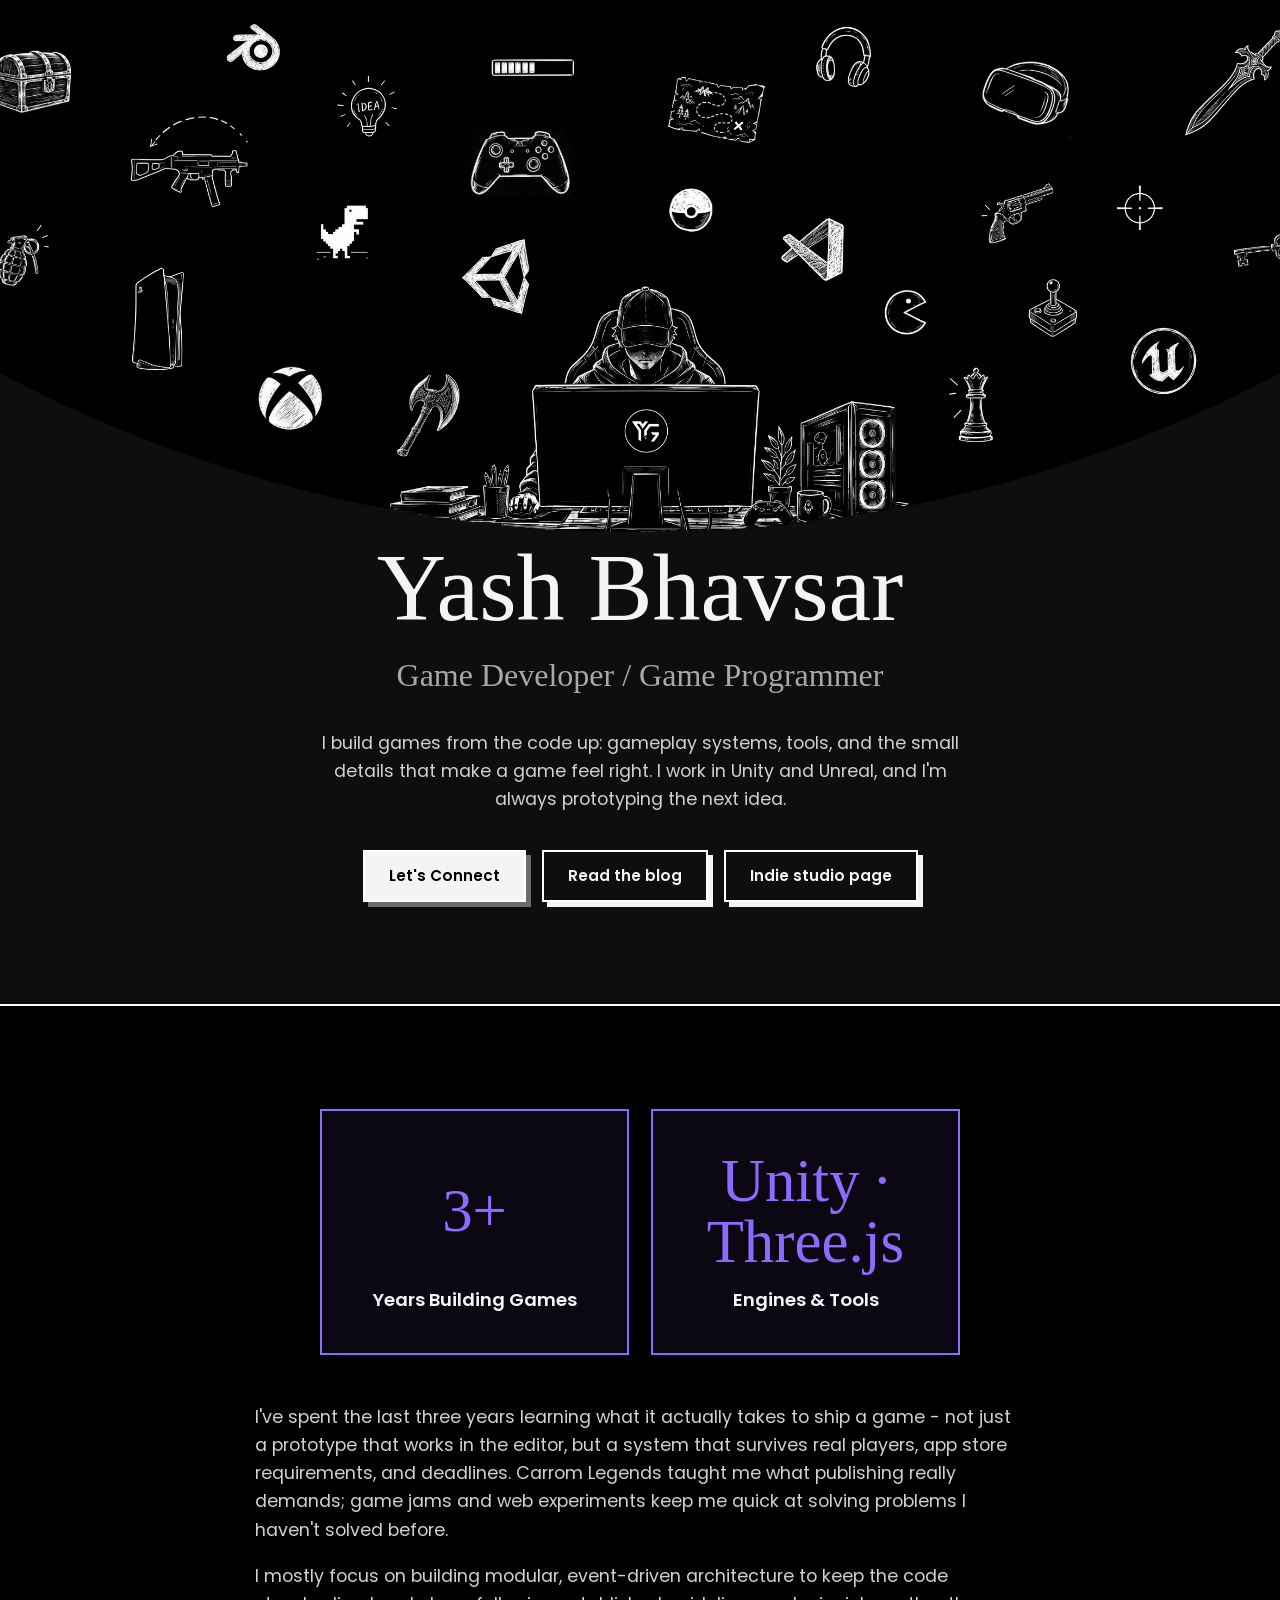
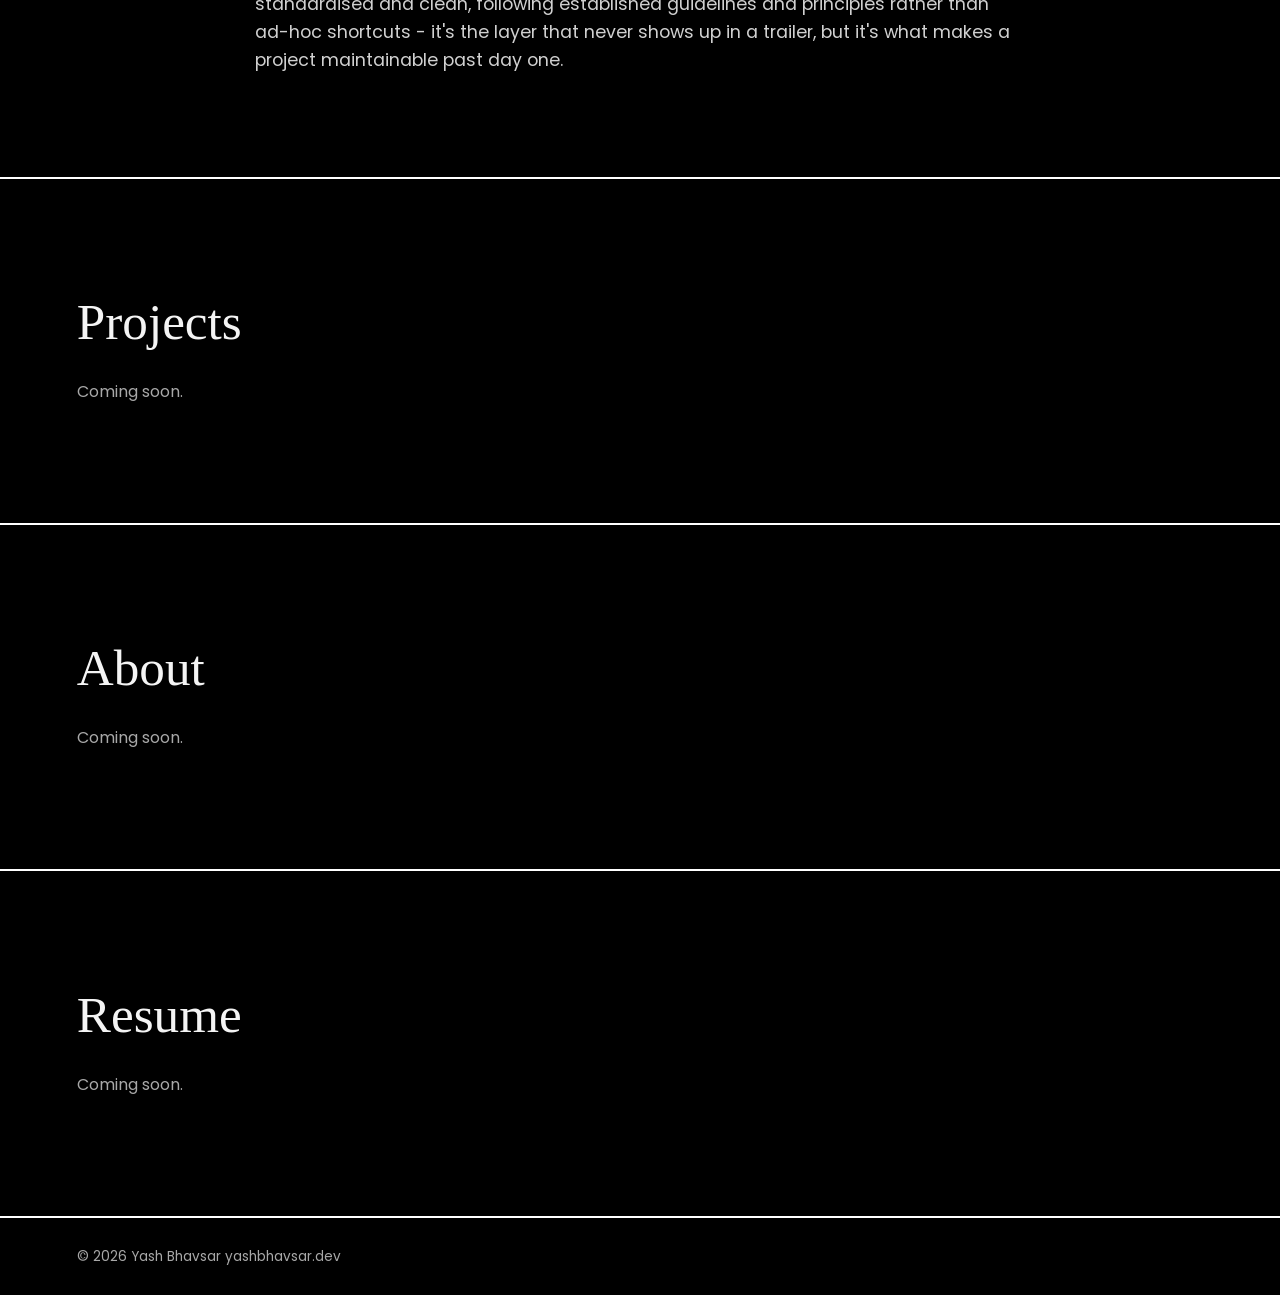
==== index.html @ 45d3c92b "New Portfolio - 5 Projects Added" ====
<!doctype html>
<html lang="en" data-theme="dark">
    <head>
        <meta charset="UTF-8" />
        <meta name="viewport" content="width=device-width, initial-scale=1" />
        <title>Yash Bhavsar — Game Developer / Game Programmer</title>
        <meta
            name="description"
            content="Portfolio of Yash Bhavsar, game developer and game programmer."
        />

        <link rel="preconnect" href="https://fonts.googleapis.com" />
        <link rel="preconnect" href="https://fonts.gstatic.com" crossorigin />
        <link
            href="https://fonts.googleapis.com/css2?family=Permanent+Marker&family=Poppins:wght@400;500;600&display=swap"
            rel="stylesheet"
        />
        <link rel="stylesheet" href="style.css" />
    </head>

    <body>
        <div data-include="components/header"></div>

        <main id="home">
            <!-- ============ HERO IMAGE ============ -->
            <section class="hero">
                <img
                    src="portfolio-hero.png"
                    alt="Sketch of a game developer at a desk surrounded by game and engine icons"
                />
            </section>

            <!-- ============ TITLE + INTRO ============ -->
            <section class="intro">
                <h1>Yash Bhavsar</h1>
                <p class="role">Game Developer / Game Programmer</p>

                <p class="bio">
                    I build games from the code up: gameplay systems, tools, and
                    the small details that make a game feel right. I work in
                    Unity and Unreal, and I'm always prototyping the next idea.
                </p>

                <div class="cta">
                    <a class="btn btn-primary" href="#contact">Let's Connect</a>
                    <a class="btn" href="#blog">Read the blog</a>
                    <a class="btn" href="#studio">Indie studio page</a>
                </div>
            </section>

            <!-- ============ QUICK STATS + SHORT ABOUT (right after the CTAs) ============ -->
            <section class="section about-section">
                <div class="section-inner">
                    <div class="stat-grid">
                        <div class="stat-card">
                            <span class="num">3+</span>
                            <span class="label">Years Building Games</span>
                        </div>
                        <div class="stat-card">
                            <span class="num">Unity · Three.js</span>
                            <span class="label">Engines &amp; Tools</span>
                        </div>
                    </div>

                    <p>
                        I've spent the last three years learning what it
                        actually takes to ship a game - not just a prototype
                        that works in the editor, but a system that survives
                        real players, app store requirements, and deadlines.
                        Carrom Legends taught me what publishing really demands;
                        game jams and web experiments keep me quick at solving
                        problems I haven't solved before.
                    </p>
                    <p>
                        I mostly focus on building modular, event-driven
                        architecture to keep the code standardised and clean,
                        following established guidelines and principles rather
                        than ad-hoc shortcuts - it's the layer that never shows
                        up in a trailer, but it's what makes a project
                        maintainable past day one.
                    </p>
                </div>
            </section>

            <!-- ============ PLACEHOLDER SECTIONS (full black) ============ -->
            <section class="section" id="projects">
                <h2>Projects</h2>
                <p>Coming soon.</p>
            </section>

            <section class="section" id="about">
                <h2>About</h2>
                <p>Coming soon.</p>
            </section>

            <section class="section" id="resume">
                <h2>Resume</h2>
                <p>Coming soon.</p>
            </section>
        </main>

        <div data-include="components/footer"></div>
        <script src="script.js"></script>
    </body>
</html>
---- style.css ----
/* ============ TOKENS (add colours here later) ============ */
:root {
    --black: #000000; /* full black: hero image + sections */
    --off-black: #0e0e0e; /* title/subtitle section + behind hero alpha */
    --white: #f4f4f4;
    --grey: #a8a8a8;
    --line: #ffffff;
    --divider: rgba(255, 255, 255, 0.5);
    --font-heading: "Permanent Marker", "Comic Sans MS", cursive;
    --font-body:
        "Poppins", system-ui, -apple-system, "Segoe UI", sans-serif;

    --hero-height: 60vh; /* hero image height */
    --nav-height: 68px;
    --linkedin: #0a66c2;
    --github: #8534f3;
    --mail: #34a853;
    --theme-hover: #f4c542;
    --nav-background: 0, 0, 0;
    --quote: #d0d0d0;
    --image-border: rgba(255, 255, 255, 0.3);
    --accent: #8c6bff; /* used for stat cards and other small accents */
    --accent-soft: rgba(140, 107, 255, 0.08);
    --magic-gradient: linear-gradient(
        120deg,
        #c02929,
        #da771b,
        #f1c900,
        #00ccbe,
        #1b7aff,
        #8f22f5,
        #f825ae
    );
}

html[data-theme="light"] {
    --black: #ffffff;
    --off-black: #f4f4f4;
    --white: #101010;
    --grey: #555555;
    --line: #000000;
    --theme-hover: #29cdff;
    --nav-background: 255, 255, 255;
    --quote: #2f2f2f;
    --image-border: rgba(0, 0, 0, 0.3);
    --divider: rgba(0, 0, 0, 0.5);
}

*,
*::before,
*::after {
    box-sizing: border-box;
}
html {
    scroll-behavior: smooth;
}
body {
    margin: 0;
    background: var(--black);
    color: var(--white);
    font-family: var(--font-body);
    line-height: 1.6;
    -webkit-font-smoothing: antialiased;
}
a {
    color: inherit;
    text-decoration: none;
}
:focus-visible {
    outline: 2px dashed var(--white);
    outline-offset: 4px;
}

h1,
h2,
h3,
.logo,
.nav-links {
    font-family: var(--font-heading);
    font-weight: 400;
    margin: 0;
}

/* ============ NAVBAR (glass, overlaps hero) ============ */
.nav {
    position: fixed;
    inset: 0 0 auto 0;
    z-index: 50;
    height: var(--nav-height);
    display: flex;
    align-items: center;
    justify-content: space-between;
    gap: 24px;
    padding: 0 clamp(16px, 4vw, 48px);
    background: rgba(var(--nav-background), 0.35);
    -webkit-backdrop-filter: blur(14px) saturate(120%);
    backdrop-filter: blur(4px) saturate(30%);
    border-bottom: 1px solid rgba(55, 55, 55, 0.85);
    transform: translateY(-100%);
    opacity: 0;
    pointer-events: none;
    transition:
        transform 0.3s ease,
        opacity 0.3s ease;
}
.nav.visible {
    transform: translateY(0);
    opacity: 1;
    pointer-events: auto;
}
.logo {
    font-size: 1.5rem;
    letter-spacing: 0.02em;
}

.nav-links {
    display: flex;
    gap: 6px;
    list-style: none;
    margin: 0;
    padding: 0;
}
.nav-links a {
    display: block;
    padding: 8px 14px;
    font-size: 1.25rem;
    font-weight: 500;
    border: 2px solid transparent;
    transition:
        border-color 0.15s,
        background 0.15s,
        color 0.15s;
}
.nav-links a:hover,
.nav-links a[aria-current="page"] {
    border-color: var(--line);
}
.nav-links a:hover {
    background: var(--white);
    color: var(--black);
}

.nav-right {
    display: flex;
    align-items: center;
    gap: 4px;
}
.icon-btn {
    display: inline-grid;
    place-items: center;
    width: 40px;
    height: 40px;
    background: none;
    border: 2px solid transparent;
    color: var(--white);
    cursor: pointer;
    transition:
        border-color 0.15s,
        background 0.15s,
        color 0.15s;
}
.icon-btn:hover {
    border-color: var(--theme-hover);
    background: var(--theme-hover);
    color: var(--black);
}
.social-link--linkedin:hover {
    border-color: var(--linkedin);
    background: var(--linkedin);
    /* color: #ffffff; */
}
.social-link--github:hover {
    border-color: var(--github);
    background: var(--github);
    /* color: #ffffff; */
}
.social-link--mail:hover {
    border-color: var(--mail);
    background: var(--mail);
    /* color: #ffffff; */
}
.icon-btn svg {
    width: 20px;
    height: 20px;
    fill: none;
    stroke: currentColor;
    stroke-width: 1.8;
    stroke-linecap: round;
    stroke-linejoin: round;
}
.divider {
    width: 2px;
    height: 22px;
    background: var(--divider);
    margin: 0 8px;
}
.menu-toggle {
    display: none;
}

/* ============ HERO (image sits under navbar) ============ */
.hero {
    position: relative;
    height: var(--hero-height);
    min-height: 350px;
    background: var(
        --off-black
    ); /* shows through the image's alpha curve */
    overflow: hidden;
}
.hero img {
    display: block;
    width: 100%;
    height: 100%;
    object-fit: cover;
    object-position: bottom; /* keeps the developer in frame; tweak if needed */
}

/* ============ TITLE / INTRO (off-black) ============ */
.intro {
    background: var(--off-black);
    padding: 0 clamp(20px, 6vw, 80px) clamp(56px, 8vw, 104px);
    text-align: center;
}
.intro h1 {
    font-size: clamp(2.8rem, 8vw, 6rem);
    line-height: 1;
}
.intro .role {
    margin: 14px 0 0;
    font-family: var(--font-heading);
    font-size: clamp(1.2rem, 3vw, 2rem);
    color: var(--grey);
}
.intro .bio {
    max-width: 60ch;
    margin: 28px auto 0;
    color: var(--quote);
    font-size: clamp(0.98rem, 1.6vw, 1.1rem);
}

.cta {
    display: flex;
    flex-wrap: wrap;
    justify-content: center;
    gap: 16px;
    margin-top: 36px;
}
.btn {
    display: inline-block;
    padding: 12px 24px;
    font-weight: 600;
    font-size: 0.95rem;
    border: 2px solid var(--line);
    color: var(--white);
    background: transparent;
    box-shadow: 5px 5px 0 var(--white);
    transition:
        transform 0.12s,
        box-shadow 0.12s,
        background 0.12s,
        color 0.12s;
}
.btn:hover {
    transform: translate(5px, 5px);
    box-shadow: 0 0 0 var(--white);
}
.btn-primary {
    background: var(--white);
    color: var(--black);
    box-shadow: 5px 5px 0 #6b6b6b;
}
.btn-primary:hover {
    box-shadow: 0 0 0 #6b6b6b;
}
.intro .btn-primary:hover {
    background: var(--magic-gradient);
    background-size: 300% 300%;
    color: var(--black);
    animation: magic-rainbow 1.2s ease-in-out 1 forwards;
}
@keyframes magic-rainbow {
    0% {
        background-position: 0% 50%; /* The animation will now freeze here */
    }
    100% {
        background-position: 100% 50%;
    }
}

/* ============ FULL BLACK SECTIONS ============ */
.section {
    background: var(--black);
    padding: clamp(56px, 8vw, 104px) clamp(20px, 6vw, 80px);
    border-top: 2px solid var(--line);
}
.section h2 {
    font-size: clamp(2rem, 5vw, 3.2rem);
}
.section p {
    color: var(--grey);
    max-width: 60ch;
}

.section-inner {
    max-width: 880px;
    margin: 0 auto;
}

/* ============ ABOUT: stat cards + bio (sits right after the hero CTAs) ============ */
.about-section {
    text-align: center;
}
.stat-grid {
    display: grid;
    grid-template-columns: repeat(auto-fit, minmax(240px, 1fr));
    gap: 22px;
    max-width: 640px;
    margin: 0 auto 48px;
}
.stat-card {
    border: 2px solid var(--accent);
    background: var(--accent-soft);
    padding: clamp(28px, 4vw, 40px) 24px;
    display: flex;
    flex-direction: column;
}
.stat-card .num {
    display: block;
    font-family: var(--font-heading);
    font-size: clamp(2.6rem, 6vw, 3.8rem);
    color: var(--accent);
    line-height: 1;
    margin-top: auto;
    margin-bottom: 15px;
}
.stat-card .label {
    font-size: clamp(1rem, 1.6vw, 1.15rem);
    font-weight: 600;
    color: var(--white);
    line-height: 1.4;
    margin-top: auto;
}
.about-section p {
    color: var(--quote);
    max-width: 70ch;
    margin: 0 auto;
    font-size: clamp(1rem, 1.6vw, 1.1rem);
    text-align: left;
}
.about-section p + p {
    margin-top: 18px;
}

footer {
    background: var(--black);
    border-top: 2px solid var(--line);
    padding: 28px clamp(20px, 6vw, 80px);
    color: var(--grey);
    font-size: 0.85rem;
}

/* ============ MOBILE ============ */
@media (max-width: 760px) {
    .menu-toggle {
        display: inline-grid;
    }
    .divider {
        display: none;
    }
    .nav-links {
        position: absolute;
        top: var(--nav-height);
        left: 0;
        right: 0;
        flex-direction: column;
        gap: 0;
        padding: 8px clamp(16px, 4vw, 48px) 16px;
        background: rgba(0, 0, 0, 0.8);
        -webkit-backdrop-filter: blur(14px);
        backdrop-filter: blur(14px);
        border-bottom: 2px solid var(--line);
        display: none;
    }
    .nav-links.open {
        display: flex;
    }
    .nav-links a {
        padding: 12px 4px;
    }
}

@media (prefers-reduced-motion: reduce) {
    * {
        transition: none !important;
        animation: none !important;
        scroll-behavior: auto !important;
    }
}
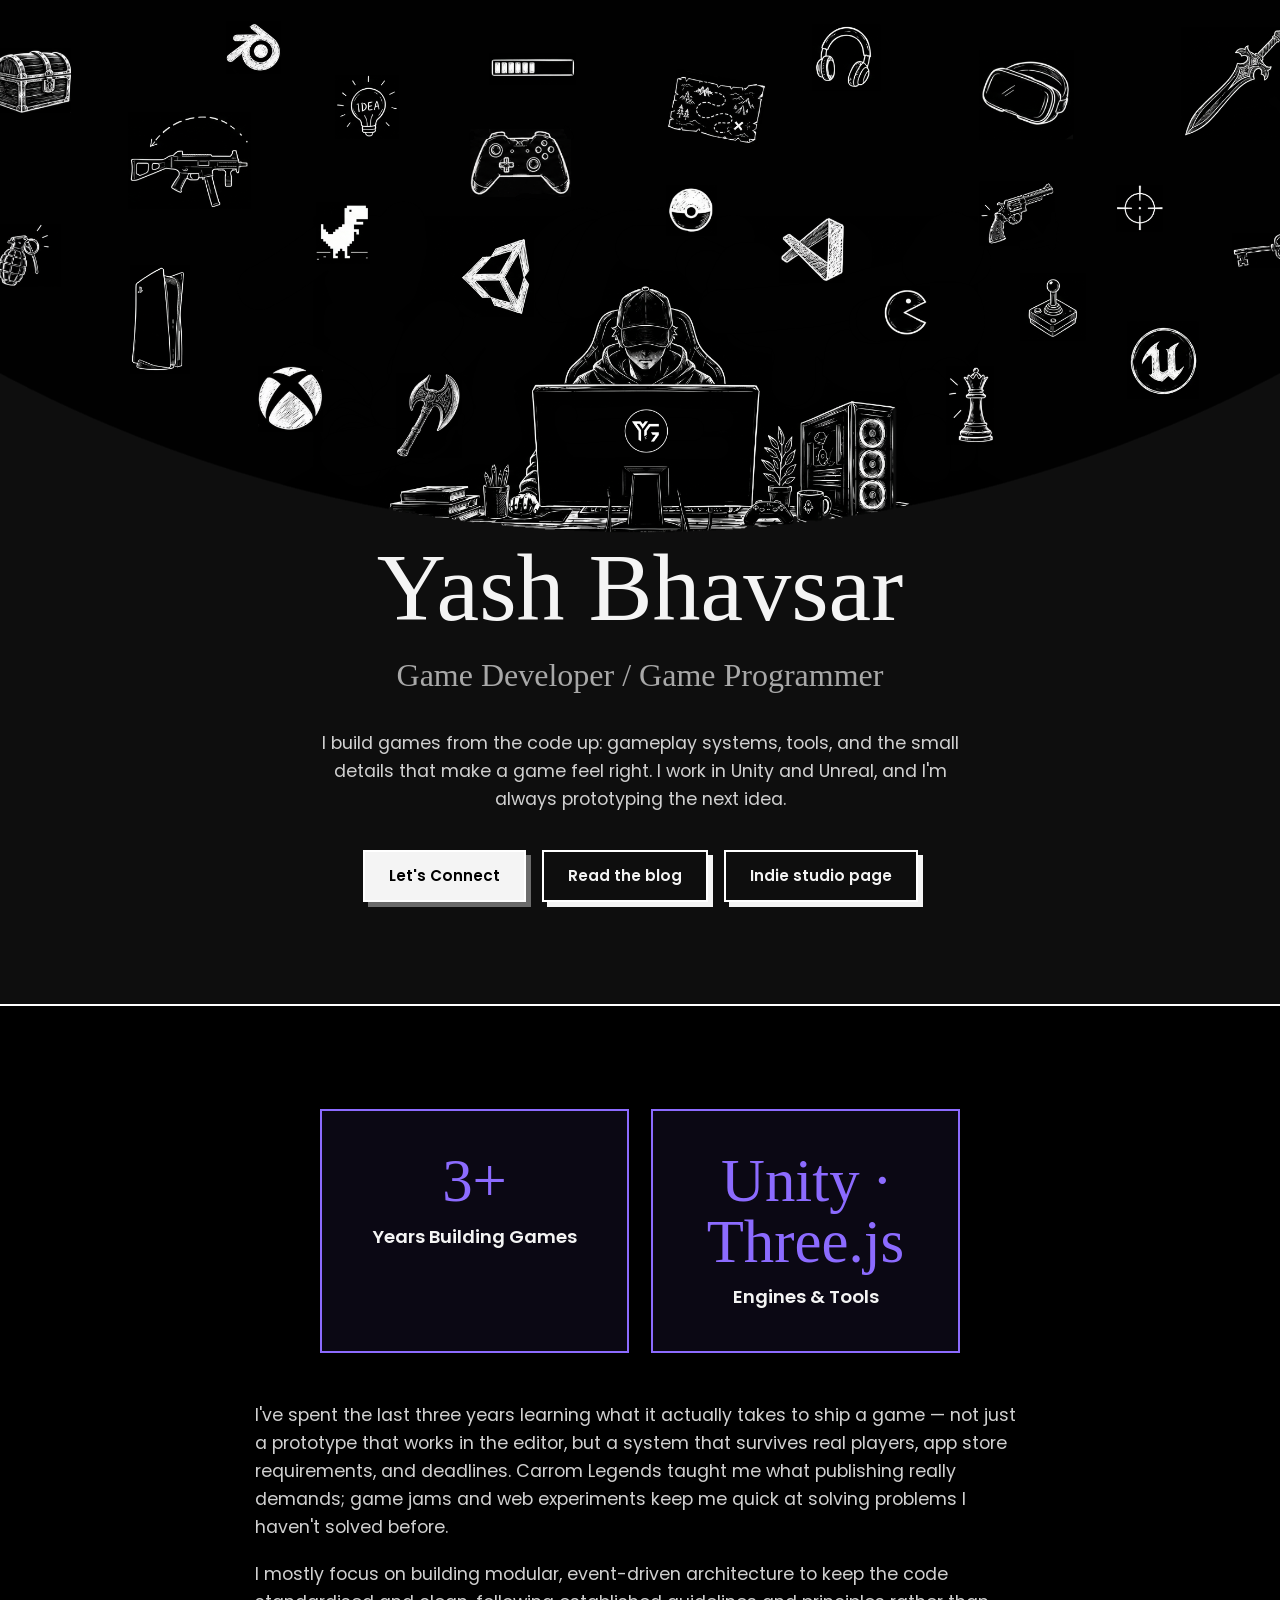
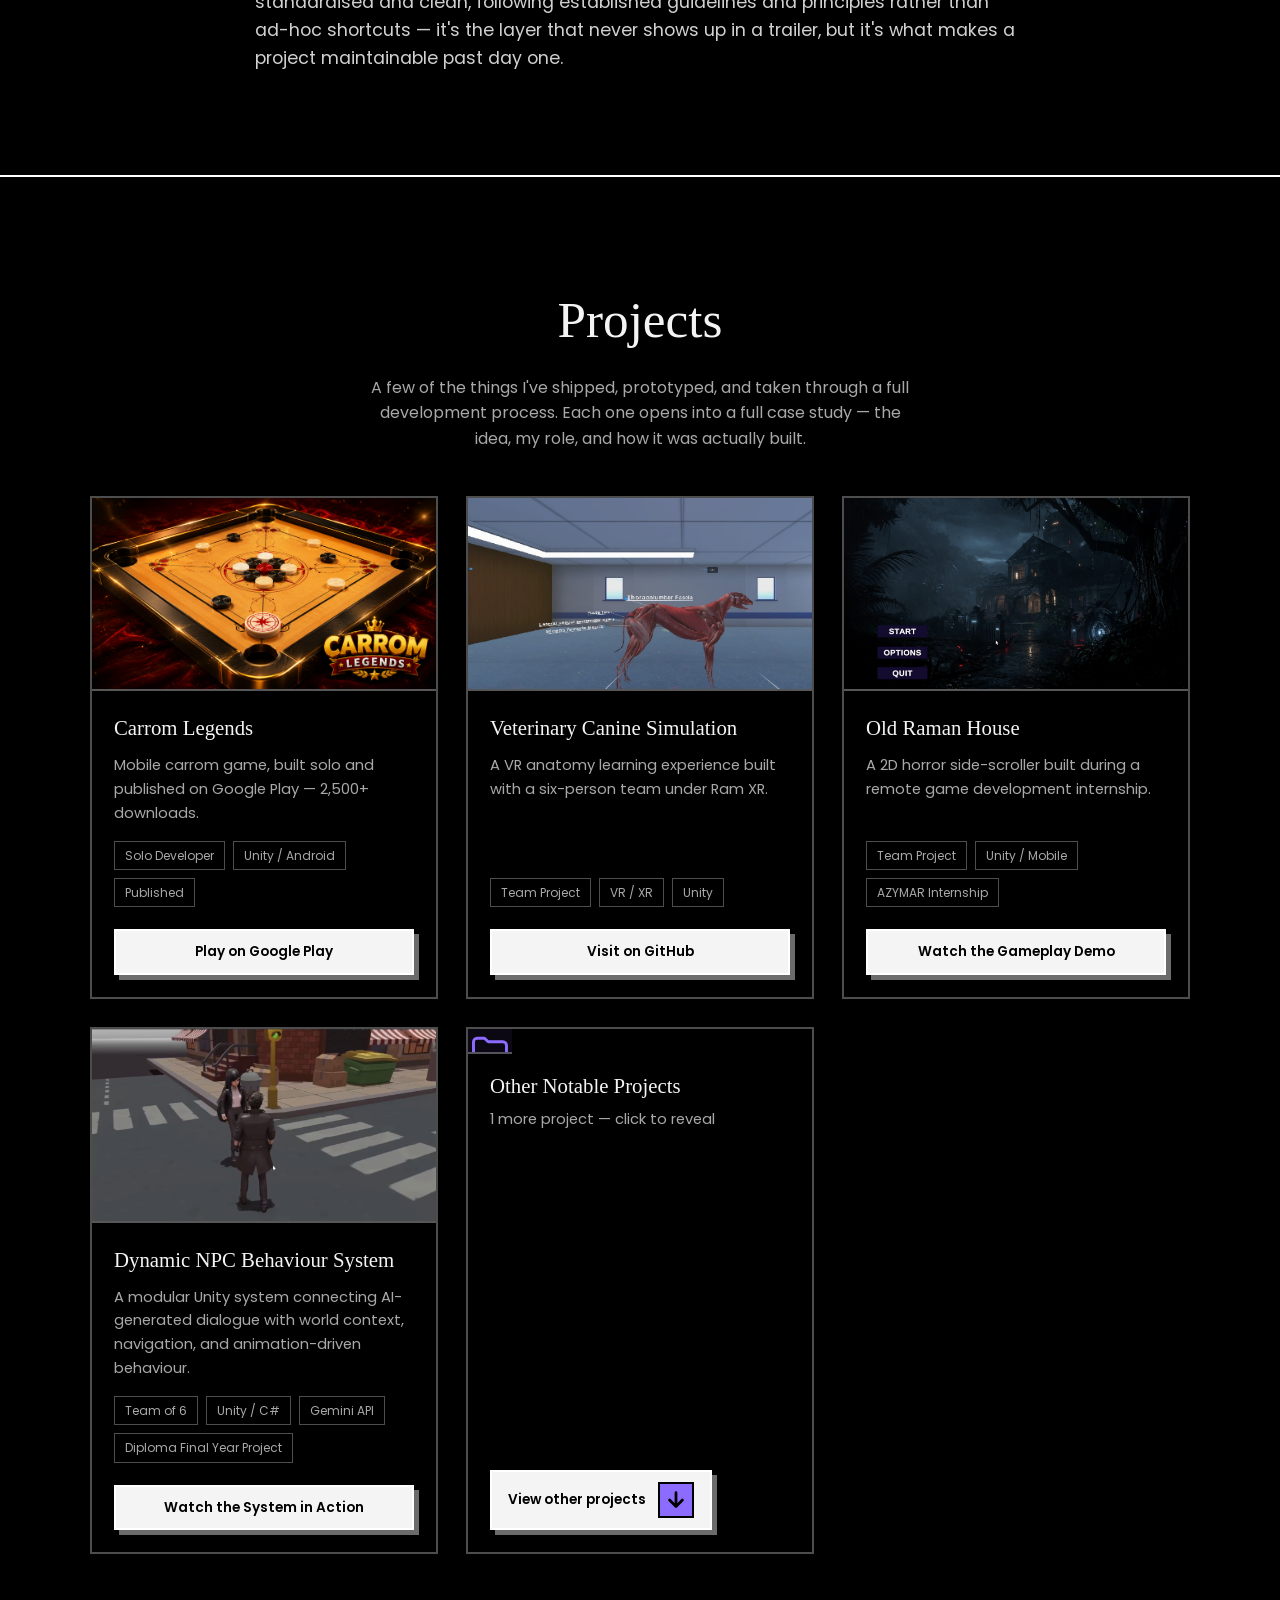
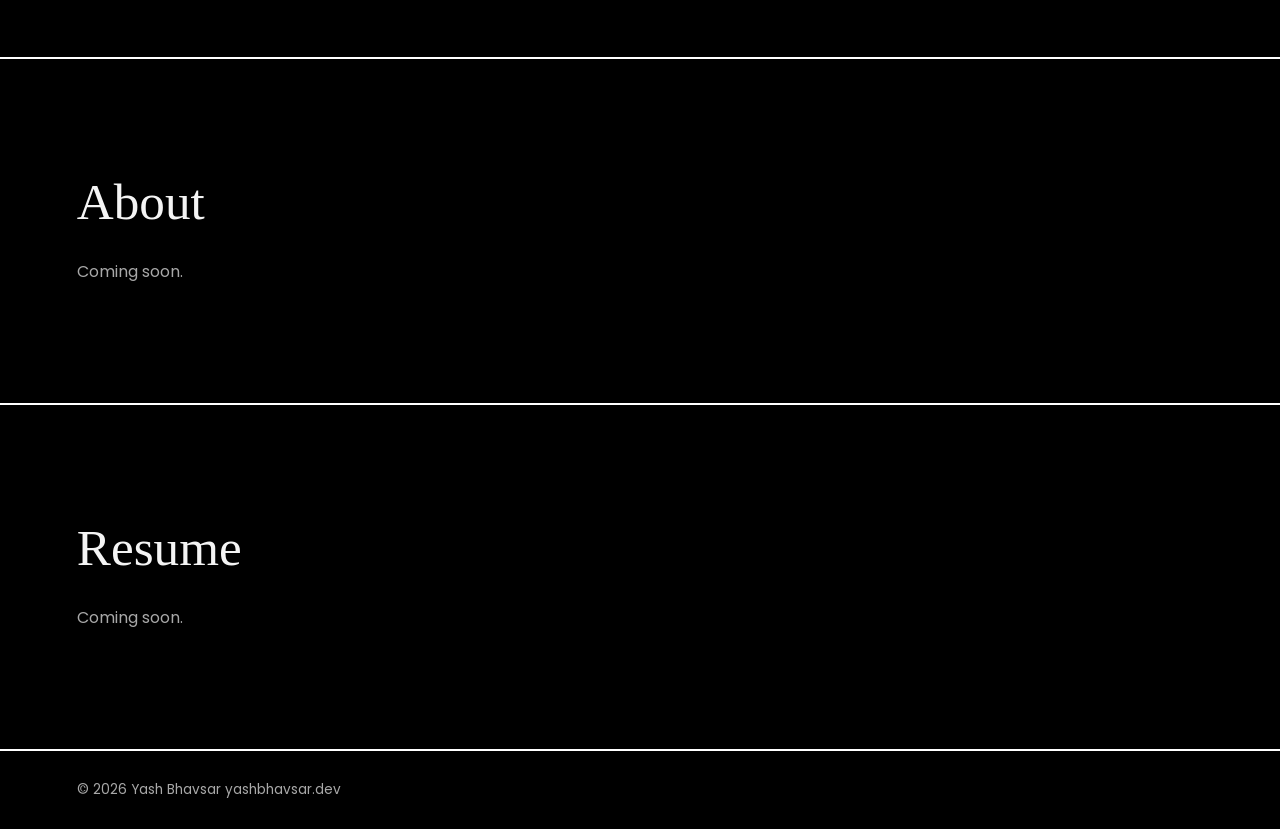
==== commit 6cb2251c: "Added Projects links on main Website" ====
--- a/index.html
+++ b/index.html
@@ -1,105 +1,313 @@
 <!doctype html>
-<html lang="en" data-theme="dark">
-    <head>
-        <meta charset="UTF-8" />
-        <meta name="viewport" content="width=device-width, initial-scale=1" />
-        <title>Yash Bhavsar — Game Developer / Game Programmer</title>
-        <meta
-            name="description"
-            content="Portfolio of Yash Bhavsar, game developer and game programmer."
-        />
-
-        <link rel="preconnect" href="https://fonts.googleapis.com" />
-        <link rel="preconnect" href="https://fonts.gstatic.com" crossorigin />
-        <link
-            href="https://fonts.googleapis.com/css2?family=Permanent+Marker&family=Poppins:wght@400;500;600&display=swap"
-            rel="stylesheet"
-        />
-        <link rel="stylesheet" href="style.css" />
-    </head>
-
-    <body>
-        <div data-include="components/header"></div>
-
-        <main id="home">
-            <!-- ============ HERO IMAGE ============ -->
-            <section class="hero">
-                <img
-                    src="portfolio-hero.png"
-                    alt="Sketch of a game developer at a desk surrounded by game and engine icons"
-                />
-            </section>
-
-            <!-- ============ TITLE + INTRO ============ -->
-            <section class="intro">
-                <h1>Yash Bhavsar</h1>
-                <p class="role">Game Developer / Game Programmer</p>
-
-                <p class="bio">
-                    I build games from the code up: gameplay systems, tools, and
-                    the small details that make a game feel right. I work in
-                    Unity and Unreal, and I'm always prototyping the next idea.
+<html lang="en"
+    data-theme="dark">
+
+<head>
+    <meta charset="UTF-8" />
+    <meta name="viewport"
+        content="width=device-width, initial-scale=1" />
+    <title>Yash Bhavsar — Game Developer / Game Programmer</title>
+    <meta name="description"
+        content="Portfolio of Yash Bhavsar, game developer and game programmer." />
+
+    <link rel="preconnect"
+        href="https://fonts.googleapis.com" />
+    <link rel="preconnect"
+        href="https://fonts.gstatic.com"
+        crossorigin />
+    <link href="https://fonts.googleapis.com/css2?family=Permanent+Marker&family=Poppins:wght@400;500;600&display=swap"
+        rel="stylesheet" />
+    <link rel="stylesheet"
+        href="style.css" />
+</head>
+
+<body>
+    <div data-include="components/header"></div>
+
+    <main id="home">
+        <!-- ============ HERO IMAGE ============ -->
+        <section class="hero">
+            <img src="portfolio-hero.png"
+                alt="Sketch of a game developer at a desk surrounded by game and engine icons" />
+        </section>
+
+        <!-- ============ TITLE + INTRO ============ -->
+        <section class="intro">
+            <h1>Yash Bhavsar</h1>
+            <p class="role">Game Developer / Game Programmer</p>
+
+            <p class="bio">
+                I build games from the code up: gameplay systems, tools, and
+                the small details that make a game feel right. I work in
+                Unity and Unreal, and I'm always prototyping the next idea.
+            </p>
+
+            <div class="cta">
+                <a class="btn btn-primary"
+                    href="#contact">Let's Connect</a>
+                <a class="btn"
+                    href="#blog">Read the blog</a>
+                <a class="btn"
+                    href="#studio">Indie studio page</a>
+            </div>
+        </section>
+
+        <!-- ============ QUICK STATS + SHORT ABOUT (right after the CTAs) ============ -->
+        <section class="section about-section">
+            <div class="section-inner">
+                <div class="stat-grid">
+                    <div class="stat-card">
+                        <span class="num">3+</span>
+                        <span class="label">Years Building Games</span>
+                    </div>
+                    <div class="stat-card">
+                        <span class="num">Unity · Three.js</span>
+                        <span class="label">Engines &amp; Tools</span>
+                    </div>
+                </div>
+
+                <p>
+                    I've spent the last three years learning what it actually
+                    takes to ship a game — not just a prototype that works in
+                    the editor, but a system that survives real players, app
+                    store requirements, and deadlines. Carrom Legends taught
+                    me what publishing really demands; game jams and web
+                    experiments keep me quick at solving problems I haven't
+                    solved before.
                 </p>
-
-                <div class="cta">
-                    <a class="btn btn-primary" href="#contact">Let's Connect</a>
-                    <a class="btn" href="#blog">Read the blog</a>
-                    <a class="btn" href="#studio">Indie studio page</a>
-                </div>
-            </section>
-
-            <!-- ============ QUICK STATS + SHORT ABOUT (right after the CTAs) ============ -->
-            <section class="section about-section">
-                <div class="section-inner">
-                    <div class="stat-grid">
-                        <div class="stat-card">
-                            <span class="num">3+</span>
-                            <span class="label">Years Building Games</span>
-                        </div>
-                        <div class="stat-card">
-                            <span class="num">Unity · Three.js</span>
-                            <span class="label">Engines &amp; Tools</span>
-                        </div>
-                    </div>
-
-                    <p>
-                        I've spent the last three years learning what it
-                        actually takes to ship a game - not just a prototype
-                        that works in the editor, but a system that survives
-                        real players, app store requirements, and deadlines.
-                        Carrom Legends taught me what publishing really demands;
-                        game jams and web experiments keep me quick at solving
-                        problems I haven't solved before.
-                    </p>
-                    <p>
-                        I mostly focus on building modular, event-driven
-                        architecture to keep the code standardised and clean,
-                        following established guidelines and principles rather
-                        than ad-hoc shortcuts - it's the layer that never shows
-                        up in a trailer, but it's what makes a project
-                        maintainable past day one.
-                    </p>
-                </div>
-            </section>
-
-            <!-- ============ PLACEHOLDER SECTIONS (full black) ============ -->
-            <section class="section" id="projects">
+                <p>
+                    I mostly focus on building modular, event-driven
+                    architecture to keep the code standardised and clean,
+                    following established guidelines and principles rather
+                    than ad-hoc shortcuts — it's the layer that never shows
+                    up in a trailer, but it's what makes a project
+                    maintainable past day one.
+                </p>
+            </div>
+        </section>
+
+        <!-- ============ PROJECTS ============ -->
+        <section class="section"
+            id="projects">
+            <div class="section-heading">
                 <h2>Projects</h2>
-                <p>Coming soon.</p>
-            </section>
-
-            <section class="section" id="about">
-                <h2>About</h2>
-                <p>Coming soon.</p>
-            </section>
-
-            <section class="section" id="resume">
-                <h2>Resume</h2>
-                <p>Coming soon.</p>
-            </section>
-        </main>
-
-        <div data-include="components/footer"></div>
-        <script src="script.js"></script>
-    </body>
-</html>
+                <p>
+                    A few of the things I've shipped, prototyped, and
+                    taken through a full development process. Each one
+                    opens into a full case study — the idea, my role, and
+                    how it was actually built.
+                </p>
+            </div>
+
+            <div class="projects-grid"
+                id="projects-grid">
+                <div class="project-card">
+                    <a class="project-card-link"
+                        href="projects/carrom-legends.html">
+                        <div class="project-thumb">
+                            <img src="/assets/carrom-legends/carrom-hero.png"
+                                alt="Carrom Legends"
+                                loading="lazy" />
+                        </div>
+                        <div class="project-body">
+                            <h3 class="project-title">Carrom Legends</h3>
+                            <p class="project-tagline">
+                                Mobile carrom game, built solo and
+                                published on Google Play — 2,500+
+                                downloads.
+                            </p>
+                            <div class="project-tags">
+                                <span class="project-tag">Solo Developer</span>
+                                <span class="project-tag">Unity / Android</span>
+                                <span class="project-tag">Published</span>
+                            </div>
+                        </div>
+                    </a>
+                    <div class="project-cta-row">
+                        <a class="btn btn-primary project-cta"
+                            href="https://play.google.com/store/apps/details?id=com.cosmicdream.carromlegends"
+                            target="_blank"
+                            rel="noopener">Play on Google Play</a>
+                    </div>
+                </div>
+
+                <div class="project-card">
+                    <a class="project-card-link"
+                        href="projects/canine-simulation.html">
+                        <div class="project-thumb">
+                            <img src="/assets/canine-simulation/canine-hero.jpeg"
+                                alt="Veterinary Canine Simulation"
+                                loading="lazy" />
+                        </div>
+                        <div class="project-body">
+                            <h3 class="project-title">
+                                Veterinary Canine Simulation
+                            </h3>
+                            <p class="project-tagline">
+                                A VR anatomy learning experience built
+                                with a six-person team under Ram XR.
+                            </p>
+                            <div class="project-tags">
+                                <span class="project-tag">Team Project</span>
+                                <span class="project-tag">VR / XR</span>
+                                <span class="project-tag">Unity</span>
+                            </div>
+                        </div>
+                    </a>
+                    <div class="project-cta-row">
+                        <a class="btn btn-primary project-cta"
+                            href="https://github.com/YashBhavsar29/RamXR-Canine">Visit on GitHub</a>
+                    </div>
+                </div>
+
+                <div class="project-card">
+                    <a class="project-card-link"
+                        href="projects/old-raman-house.html">
+                        <div class="project-thumb">
+                            <img src="/assets/old-raman-house/raman-hero.png"
+                                alt="Old Raman House"
+                                loading="lazy" />
+                        </div>
+                        <div class="project-body">
+                            <h3 class="project-title">
+                                Old Raman House
+                            </h3>
+                            <p class="project-tagline">
+                                A 2D horror side-scroller built during a
+                                remote game development internship.
+                            </p>
+                            <div class="project-tags">
+                                <span class="project-tag">Team Project</span>
+                                <span class="project-tag">Unity / Mobile</span>
+                                <span class="project-tag">AZYMAR Internship</span>
+                            </div>
+                        </div>
+                    </a>
+                    <div class="project-cta-row">
+                        <a class="btn btn-primary project-cta"
+                            href="projects/old-raman-house.html#demo-video">Watch the Gameplay Demo</a>
+                    </div>
+                </div>
+
+                <div class="project-card">
+                    <a class="project-card-link"
+                        href="projects/dynamic-npc-system.html">
+                        <div class="project-thumb">
+                            <img src="/assets/fate-of-eclipse/hero.png"
+                                alt="Dynamic NPC Behaviour System"
+                                loading="lazy" />
+                        </div>
+                        <div class="project-body">
+                            <h3 class="project-title">
+                                Dynamic NPC Behaviour System
+                            </h3>
+                            <p class="project-tagline">
+                                A modular Unity system connecting
+                                AI-generated dialogue with world context,
+                                navigation, and animation-driven
+                                behaviour.
+                            </p>
+                            <div class="project-tags">
+                                <span class="project-tag">Team of 6</span>
+                                <span class="project-tag">Unity / C#</span>
+                                <span class="project-tag">Gemini API</span>
+                                <span class="project-tag">Diploma Final Year Project</span>
+                            </div>
+                        </div>
+                    </a>
+                    <div class="project-cta-row">
+                        <a class="btn btn-primary project-cta"
+                            href="projects/dynamic-npc-system.html#demo-video">Watch the System in Action</a>
+                    </div>
+                </div>
+
+                <!-- ============ OTHER NOTABLE PROJECTS (collapsed into the grid) ============ -->
+                <!-- Replace the whole <button class="project-card project-card--other" ...> block in index.html with this.
+     Same ids/attributes as before, so your existing toggle script keeps working. -->
+                <button class="project-card project-card--other"
+                    id="other-toggle"
+                    type="button"
+                    aria-expanded="false"
+                    aria-controls="other-projects">
+                    <div class="project-thumb project-thumb--other">
+                        <svg viewBox="0 0 24 24">
+                            <path d="M3 7a2 2 0 0 1 2-2h4l2 2h8a2 2 0 0 1 2 2v9a2 2 0 0 1-2 2H5a2 2 0 0 1-2-2V7z" />
+                        </svg>
+                    </div>
+                    <div class="project-body">
+                        <h3 class="project-title">
+                            Other Notable Projects
+                        </h3>
+                        <p class="project-tagline"
+                            id="other-toggle-copy">
+                            Smaller builds and systems worth a look.
+                        </p>
+                    </div>
+                    <div class="project-cta-row">
+                        <span class="btn btn-primary project-cta other-toggle-btn">
+                            <span class="label-closed">View other projects</span>
+                            <span class="label-open">Hide other projects</span>
+                            <span class="other-toggle-arrow">
+                                <svg class="other-toggle-chevron"
+                                    viewBox="0 0 24 24">
+                                    <path d="M12 4v15M5 12l7 7 7-7" />
+                                </svg>
+                            </span>
+                        </span>
+                    </div>
+                </button>
+
+                <div class="project-card other-project"
+                    id="other-projects"
+                    hidden>
+                    <a class="project-card-link"
+                        href="projects/type-to-survive.html">
+                        <div class="project-thumb">
+                            <img src="/assets/type-to-survive/hero.png"
+                                alt="Type to Survive"
+                                loading="lazy" />
+                        </div>
+                        <div class="project-body">
+                            <h3 class="project-title">
+                                Type to Survive
+                            </h3>
+                            <p class="project-tagline">
+                                A Stranger Things–inspired typing runner
+                                built for the web, where every keystroke
+                                decides how far Max runs.
+                            </p>
+                            <div class="project-tags">
+                                <span class="project-tag">Team of 2</span>
+                                <span class="project-tag">Web / Three.js</span>
+                                <span class="project-tag">GDGC Tech Fest</span>
+                            </div>
+                        </div>
+                    </a>
+                    <div class="project-cta-row">
+                        <a class="btn btn-primary project-cta"
+                            href="https://type-to-servive.vercel.app/"
+                            target="_blank"
+                            rel="noopener">Play Online</a>
+                    </div>
+                </div>
+            </div>
+        </section>
+
+        <section class="section"
+            id="about">
+            <h2>About</h2>
+            <p>Coming soon.</p>
+        </section>
+
+        <section class="section"
+            id="resume">
+            <h2>Resume</h2>
+            <p>Coming soon.</p>
+        </section>
+    </main>
+
+    <div data-include="components/footer"></div>
+    <script src="script.js"></script>
+</body>
+
+</html>
--- a/style.css
+++ b/style.css
@@ -246,6 +246,7 @@
     gap: 16px;
     margin-top: 36px;
 }
+
 .btn {
     display: inline-block;
     padding: 12px 24px;
@@ -322,8 +323,6 @@
     border: 2px solid var(--accent);
     background: var(--accent-soft);
     padding: clamp(28px, 4vw, 40px) 24px;
-    display: flex;
-    flex-direction: column;
 }
 .stat-card .num {
     display: block;
@@ -331,15 +330,13 @@
     font-size: clamp(2.6rem, 6vw, 3.8rem);
     color: var(--accent);
     line-height: 1;
-    margin-top: auto;
-    margin-bottom: 15px;
+    margin-bottom: 12px;
 }
 .stat-card .label {
     font-size: clamp(1rem, 1.6vw, 1.15rem);
     font-weight: 600;
     color: var(--white);
     line-height: 1.4;
-    margin-top: auto;
 }
 .about-section p {
     color: var(--quote);
@@ -350,6 +347,243 @@
 }
 .about-section p + p {
     margin-top: 18px;
+}
+
+/* ============ PROJECTS ============ */
+.section-heading {
+    max-width: 640px;
+    margin: 0 auto 44px;
+    text-align: center;
+}
+.section-heading p {
+    margin: 14px auto 0;
+    max-width: 55ch;
+    color: var(--grey);
+}
+
+.projects-grid {
+    display: grid;
+    grid-template-columns: repeat(auto-fit, minmax(300px, 1fr));
+    gap: 28px;
+    max-width: 1100px;
+    margin: 0 auto;
+}
+
+.project-card {
+    display: flex;
+    flex-direction: column;
+    border: 2px solid var(--image-border);
+    background: transparent;
+    color: inherit;
+    text-align: left;
+    font-family: inherit;
+    padding: 0;
+    transition:
+        border-color 0.15s,
+        transform 0.15s;
+}
+.project-card:hover {
+    border-color: var(--accent);
+    transform: translateY(-3px);
+}
+
+.project-card-link {
+    display: flex;
+    flex-direction: column;
+    flex: 1;
+    color: inherit;
+    text-decoration: none;
+    cursor: pointer;
+}
+
+.project-cta-row {
+    padding: 0 22px 22px;
+}
+.project-cta {
+    display: block;
+    width: 100%;
+    text-align: center;
+    box-shadow: none;
+    padding: 10px 16px;
+    font-size: 0.85rem;
+}
+.project-cta:hover {
+    box-shadow: none;
+    transform: none;
+}
+
+.project-thumb {
+    aspect-ratio: 16 / 9;
+    overflow: hidden;
+    border-bottom: 2px solid var(--image-border);
+    background: var(--off-black);
+}
+.project-thumb img {
+    width: 100%;
+    height: 100%;
+    object-fit: cover;
+    display: block;
+    transition: transform 0.25s ease;
+}
+.project-card:hover .project-thumb img {
+    transform: scale(1.04);
+}
+
+.project-body {
+    padding: 20px 22px 22px;
+    display: flex;
+    flex-direction: column;
+    gap: 10px;
+    flex: 1;
+}
+.project-title {
+    font-size: 1.3rem;
+}
+.project-tagline {
+    color: var(--quote);
+    font-size: 0.92rem;
+    line-height: 1.6;
+    margin: 0;
+}
+.project-tags {
+    display: flex;
+    flex-wrap: wrap;
+    gap: 8px;
+    margin-top: auto;
+    padding-top: 6px;
+}
+.project-tag {
+    border: 1px solid var(--image-border);
+    padding: 4px 10px;
+    font-size: 0.75rem;
+    color: var(--grey);
+}
+
+/* ---- "Other Notable Projects" toggle card ---- */
+.project-card--other {
+    justify-content: stretch;
+    cursor: pointer;
+}
+.project-thumb--other {
+    display: grid;
+    place-items: center;
+    background: var(--accent-soft);
+}
+.project-thumb--other svg {
+    width: 44px;
+    height: 44px;
+    fill: none;
+    stroke: var(--accent);
+    stroke-width: 1.6;
+    stroke-linecap: round;
+    stroke-linejoin: round;
+}
+.other-toggle-chevron {
+    width: 18px;
+    height: 18px;
+    fill: none;
+    stroke: var(--grey);
+    stroke-width: 1.8;
+    stroke-linecap: round;
+    stroke-linejoin: round;
+    transition: transform 0.2s ease;
+}
+.project-card--other[aria-expanded="true"] .other-toggle-chevron {
+    transform: rotate(180deg);
+}
+
+.other-project[hidden] {
+    display: none;
+}
+
+/* ============================================================
+   CTA + "Other Notable Projects" update
+   Paste this at the END of style.css (it overrides the older
+   .project-cta rules above it, which you can then delete).
+   ============================================================ */
+
+/* ---- Project card CTA: same "pop-up" button as the hero buttons ---- */
+.project-cta {
+    box-shadow: 5px 5px 0 #6b6b6b;
+    transition:
+        transform 0.12s,
+        box-shadow 0.12s,
+        background 0.12s,
+        color 0.12s,
+        border-color 0.12s;
+}
+.project-cta:hover {
+    transform: translate(5px, 5px);
+    box-shadow: 0 0 0 #6b6b6b;
+    background: var(--accent);
+    border-color: var(--accent);
+    color: var(--black);
+}
+
+/* ---- "Other Notable Projects": button row + larger arrow ---- */
+.other-toggle-btn {
+    display: flex;
+    align-items: center;
+    justify-content: space-between;
+    gap: 12px;
+    text-align: left;
+}
+.other-toggle-btn .label-open {
+    display: none;
+}
+.project-card--other[aria-expanded="true"] .other-toggle-btn .label-closed {
+    display: none;
+}
+.project-card--other[aria-expanded="true"] .other-toggle-btn .label-open {
+    display: inline;
+}
+
+/* Hovering anywhere on the card presses the button */
+.project-card--other:hover .other-toggle-btn {
+    transform: translate(5px, 5px);
+    box-shadow: 0 0 0 #6b6b6b;
+    background: var(--accent);
+    border-color: var(--accent);
+    color: var(--black);
+}
+
+/* Square arrow badge */
+.other-toggle-arrow {
+    display: grid;
+    place-items: center;
+    flex: none;
+    width: 36px;
+    height: 36px;
+    border: 2px solid var(--black);
+    background: var(--accent);
+    color: var(--black);
+    transition:
+        background 0.12s,
+        color 0.12s;
+}
+.project-card--other:hover .other-toggle-arrow {
+    background: var(--black);
+    color: var(--accent);
+}
+.other-toggle-arrow .other-toggle-chevron {
+    width: 22px;
+    height: 22px;
+    stroke: currentColor;
+    stroke-width: 3;
+}
+
+/* Gentle nudge while collapsed to invite a click; flips when open */
+.project-card--other[aria-expanded="false"] .other-toggle-arrow .other-toggle-chevron {
+    animation: nudge-down 1.4s ease-in-out infinite;
+}
+@keyframes nudge-down {
+    0%,
+    100% {
+        transform: translateY(-2px);
+    }
+    50% {
+        transform: translateY(3px);
+    }
 }
 
 footer {
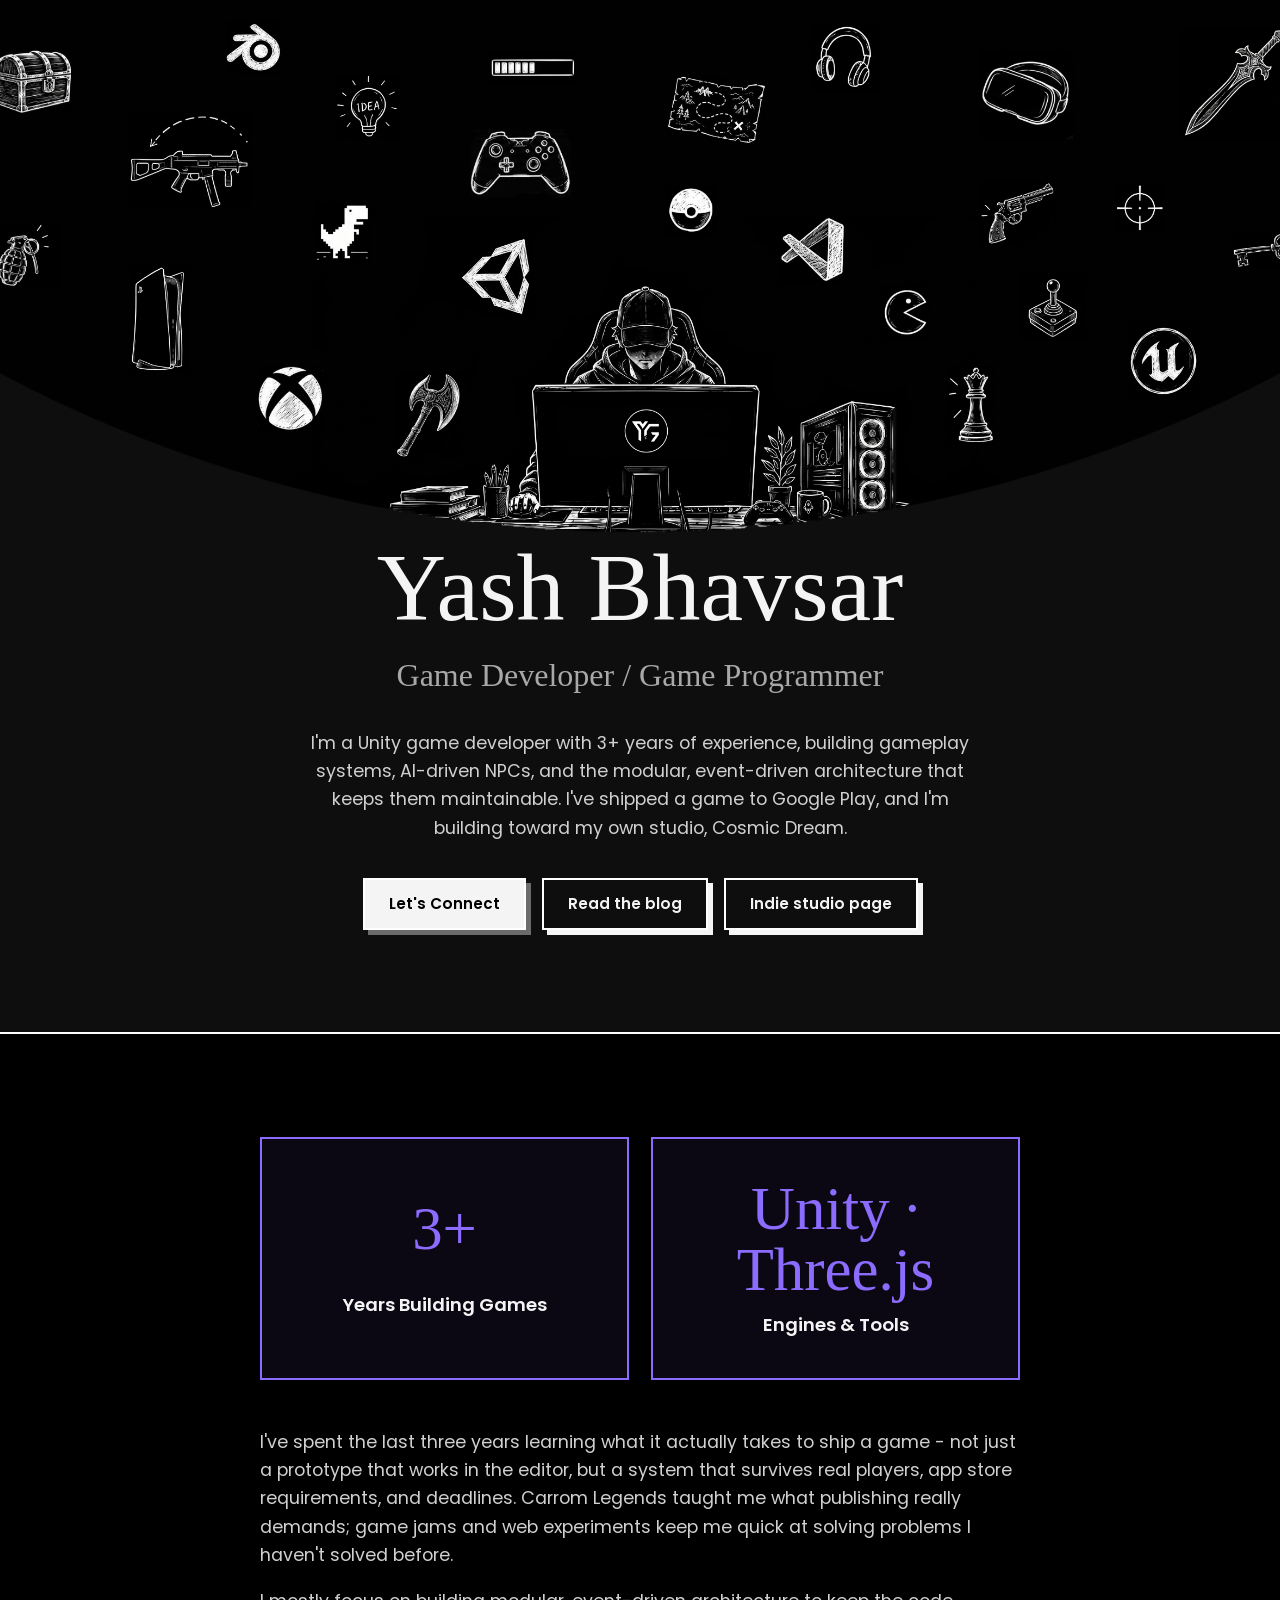
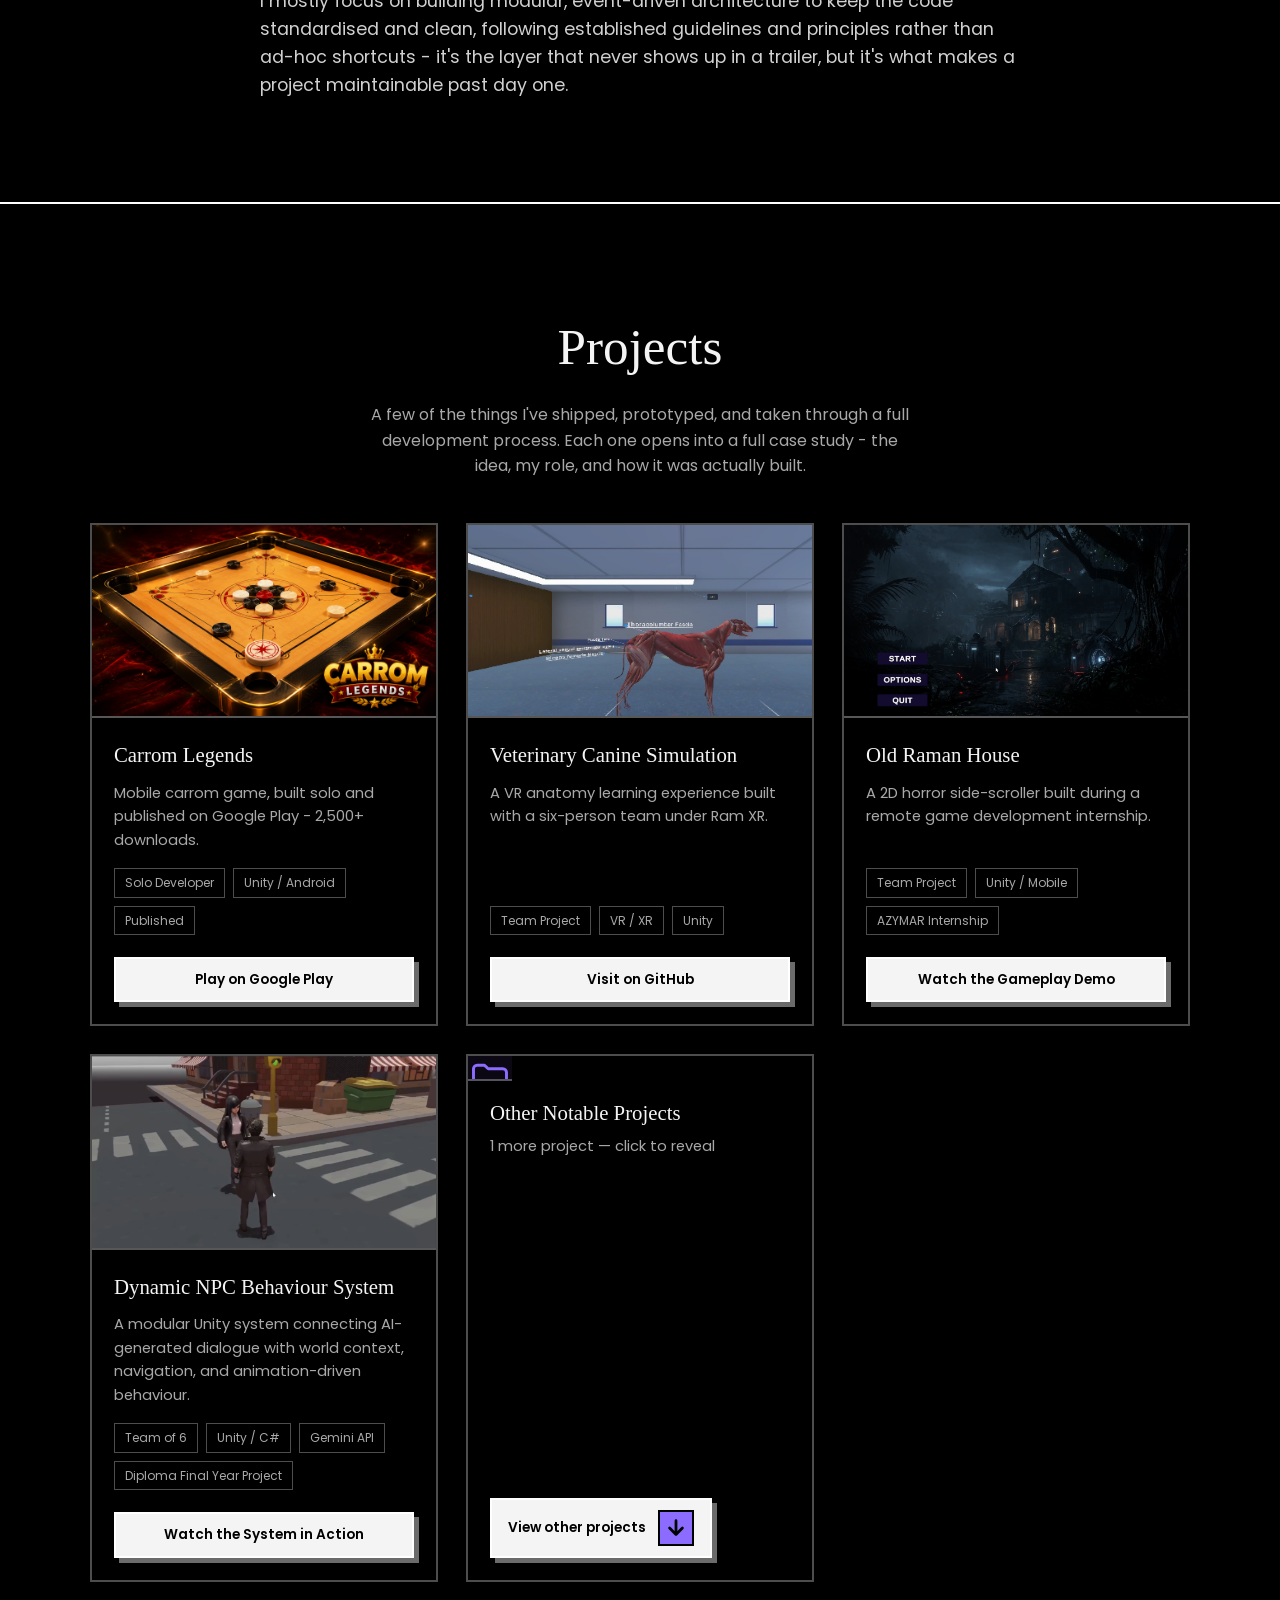
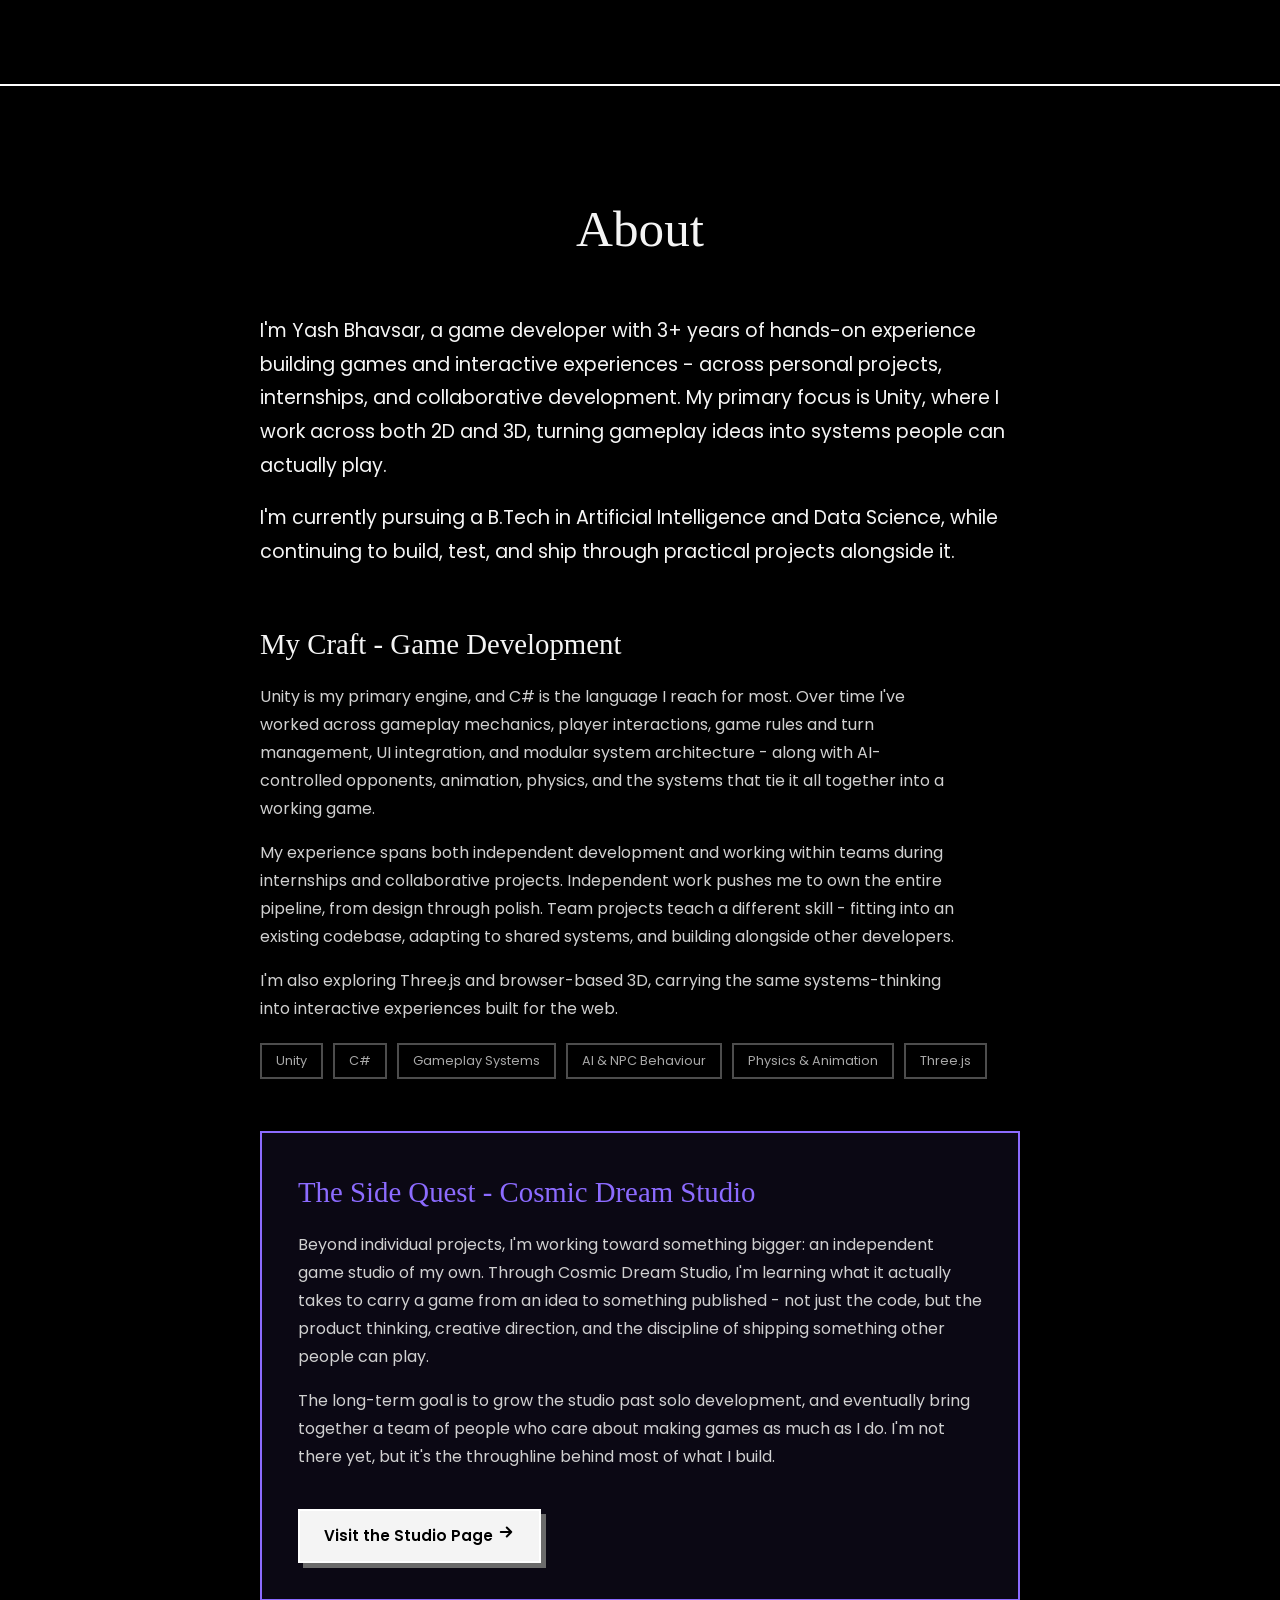
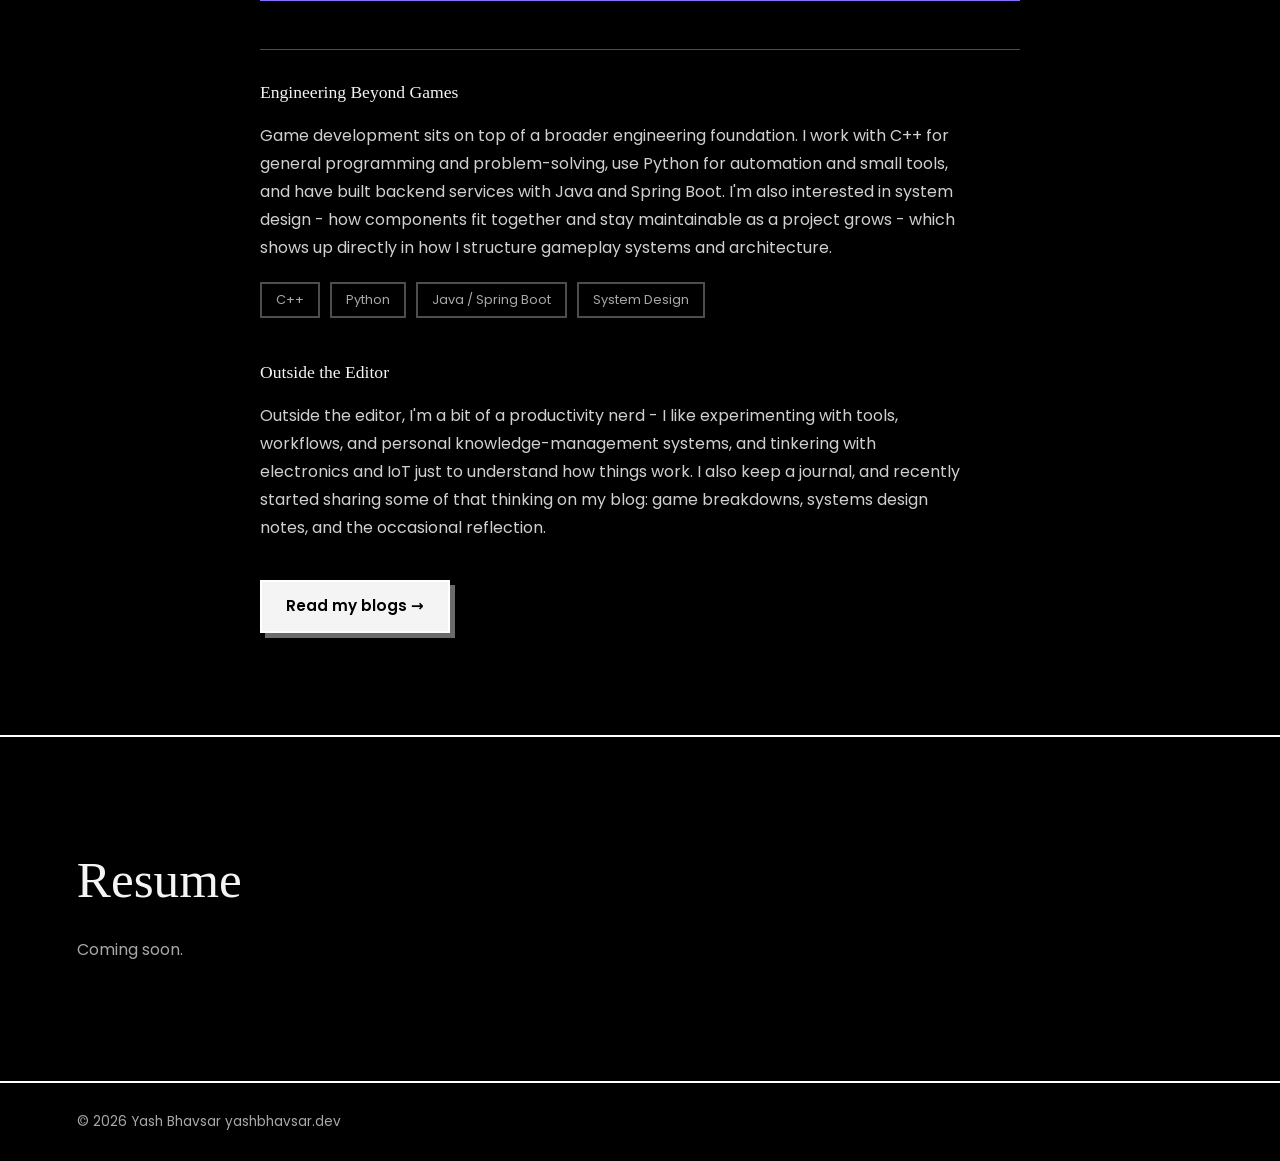
==== commit 10f96394: "Added About Section, fixed a few bugs" ====
--- a/index.html
+++ b/index.html
@@ -6,7 +6,7 @@
     <meta charset="UTF-8" />
     <meta name="viewport"
         content="width=device-width, initial-scale=1" />
-    <title>Yash Bhavsar — Game Developer / Game Programmer</title>
+    <title>Yash Bhavsar - Game Developer / Game Programmer</title>
     <meta name="description"
         content="Portfolio of Yash Bhavsar, game developer and game programmer." />
 
@@ -37,18 +37,21 @@
             <p class="role">Game Developer / Game Programmer</p>
 
             <p class="bio">
-                I build games from the code up: gameplay systems, tools, and
-                the small details that make a game feel right. I work in
-                Unity and Unreal, and I'm always prototyping the next idea.
+                I'm a Unity game developer with 3+ years of experience, building
+                gameplay systems, AI-driven NPCs, and the modular, event-driven
+                architecture that keeps them maintainable. I've shipped a game to
+                Google Play, and I'm building toward my own studio, Cosmic Dream.
             </p>
 
             <div class="cta">
                 <a class="btn btn-primary"
-                    href="#contact">Let's Connect</a>
+                    href="#contact"
+                    data-open-contact>Let's Connect</a>
                 <a class="btn"
                     href="#blog">Read the blog</a>
                 <a class="btn"
-                    href="#studio">Indie studio page</a>
+                    target="_blank"
+                    href="https://www.cosmicdream.in/">Indie studio page</a>
             </div>
         </section>
 
@@ -68,7 +71,7 @@
 
                 <p>
                     I've spent the last three years learning what it actually
-                    takes to ship a game — not just a prototype that works in
+                    takes to ship a game - not just a prototype that works in
                     the editor, but a system that survives real players, app
                     store requirements, and deadlines. Carrom Legends taught
                     me what publishing really demands; game jams and web
@@ -79,7 +82,7 @@
                     I mostly focus on building modular, event-driven
                     architecture to keep the code standardised and clean,
                     following established guidelines and principles rather
-                    than ad-hoc shortcuts — it's the layer that never shows
+                    than ad-hoc shortcuts - it's the layer that never shows
                     up in a trailer, but it's what makes a project
                     maintainable past day one.
                 </p>
@@ -94,7 +97,7 @@
                 <p>
                     A few of the things I've shipped, prototyped, and
                     taken through a full development process. Each one
-                    opens into a full case study — the idea, my role, and
+                    opens into a full case study - the idea, my role, and
                     how it was actually built.
                 </p>
             </div>
@@ -113,7 +116,7 @@
                             <h3 class="project-title">Carrom Legends</h3>
                             <p class="project-tagline">
                                 Mobile carrom game, built solo and
-                                published on Google Play — 2,500+
+                                published on Google Play - 2,500+
                                 downloads.
                             </p>
                             <div class="project-tags">
@@ -222,8 +225,6 @@
                 </div>
 
                 <!-- ============ OTHER NOTABLE PROJECTS (collapsed into the grid) ============ -->
-                <!-- Replace the whole <button class="project-card project-card--other" ...> block in index.html with this.
-     Same ids/attributes as before, so your existing toggle script keeps working. -->
                 <button class="project-card project-card--other"
                     id="other-toggle"
                     type="button"
@@ -293,10 +294,141 @@
             </div>
         </section>
 
-        <section class="section"
+        <section class="section bio-section"
             id="about">
-            <h2>About</h2>
-            <p>Coming soon.</p>
+            <div class="section-heading">
+                <h2>About</h2>
+            </div>
+
+            <div class="section-inner">
+                <div class="bio-block bio-lead">
+                    <p>
+                        I'm Yash Bhavsar, a game developer with 3+ years of
+                        hands-on experience building games and interactive
+                        experiences - across personal projects, internships,
+                        and collaborative development. My primary focus is
+                        Unity, where I work across both 2D and 3D, turning
+                        gameplay ideas into systems people can actually play.
+                    </p>
+                    <p>
+                        I'm currently pursuing a B.Tech in Artificial
+                        Intelligence and Data Science, while continuing to
+                        build, test, and ship through practical projects
+                        alongside it.
+                    </p>
+                </div>
+
+                <div class="bio-block">
+                    <h3 class="bio-heading">My Craft - Game Development</h3>
+                    <p>
+                        Unity is my primary engine, and C# is the language I
+                        reach for most. Over time I've worked across gameplay
+                        mechanics, player interactions, game rules and turn
+                        management, UI integration, and modular system
+                        architecture - along with AI-controlled opponents,
+                        animation, physics, and the systems that tie it all
+                        together into a working game.
+                    </p>
+                    <p>
+                        My experience spans both independent development and
+                        working within teams during internships and
+                        collaborative projects. Independent work pushes me to
+                        own the entire pipeline, from design through polish.
+                        Team projects teach a different skill - fitting into
+                        an existing codebase, adapting to shared systems, and
+                        building alongside other developers.
+                    </p>
+                    <p>
+                        I'm also exploring Three.js and browser-based 3D,
+                        carrying the same systems-thinking into interactive
+                        experiences built for the web.
+                    </p>
+                    <div class="bio-tags">
+                        <span class="bio-tag">Unity</span>
+                        <span class="bio-tag">C#</span>
+                        <span class="bio-tag">Gameplay Systems</span>
+                        <span class="bio-tag">AI &amp; NPC Behaviour</span>
+                        <span class="bio-tag">Physics &amp; Animation</span>
+                        <span class="bio-tag">Three.js</span>
+                    </div>
+                </div>
+
+                <!-- Replace the whole <div class="bio-callout"> ... </div> block in index.html with this.
+     Update href="/studio" to your real studio page URL. -->
+                <div class="bio-callout">
+                    <h3 class="bio-heading">
+                        The Side Quest - Cosmic Dream Studio
+                    </h3>
+                    <p>
+                        Beyond individual projects, I'm working toward
+                        something bigger: an independent game studio of my
+                        own. Through Cosmic Dream Studio, I'm learning what it
+                        actually takes to carry a game from an idea to
+                        something published - not just the code, but the
+                        product thinking, creative direction, and the
+                        discipline of shipping something other people can
+                        play.
+                    </p>
+                    <p>
+                        The long-term goal is to grow the studio past solo
+                        development, and eventually bring together a team of
+                        people who care about making games as much as I do.
+                        I'm not there yet, but it's the throughline behind
+                        most of what I build.
+                    </p>
+                    <a class="btn btn-primary bio-cta bio-cta--arrow"
+                        target="_blank"
+                        href="https://www.cosmicdream.in/">
+                        Visit the Studio Page
+                        <svg class="bio-cta-arrow"
+                            viewBox="0 0 24 24"
+                            aria-hidden="true">
+                            <path d="M5 12h14M13 6l6 6-6 6" />
+                        </svg>
+                    </a>
+                </div>
+
+                <div class="bio-block bio-block--compact">
+                    <h3 class="bio-heading bio-heading--small">
+                        Engineering Beyond Games
+                    </h3>
+                    <p>
+                        Game development sits on top of a broader engineering
+                        foundation. I work with C++ for general programming
+                        and problem-solving, use Python for automation and
+                        small tools, and have built backend services with
+                        Java and Spring Boot. I'm also interested in system
+                        design - how components fit together and stay
+                        maintainable as a project grows - which shows up
+                        directly in how I structure gameplay systems and
+                        architecture.
+                    </p>
+                    <div class="bio-tags">
+                        <span class="bio-tag">C++</span>
+                        <span class="bio-tag">Python</span>
+                        <span class="bio-tag">Java / Spring Boot</span>
+                        <span class="bio-tag">System Design</span>
+                    </div>
+                </div>
+
+                <div class="bio-block bio-block--small">
+                    <h3 class="bio-heading bio-heading--small">
+                        Outside the Editor
+                    </h3>
+                    <p>
+                        Outside the editor, I'm a bit of a productivity nerd
+                        - I like experimenting with tools, workflows, and
+                        personal knowledge-management systems, and tinkering
+                        with electronics and IoT just to understand how
+                        things work. I also keep a journal, and recently
+                        started sharing some of that thinking on my blog:
+                        game breakdowns, systems design notes, and the
+                        occasional reflection.
+                    </p>
+                    <a class="btn btn-primary bio-cta"
+                        href="/blog">Read my blogs →</a>
+                </div>
+            </div>
         </section>
 
         <section class="section"
@@ -306,6 +438,174 @@
         </section>
     </main>
 
+
+    <div class="contact-modal"
+        id="contact-modal"
+        role="dialog"
+        aria-modal="true"
+        aria-labelledby="contact-title"
+        hidden>
+        <div class="contact-panel">
+            <button class="contact-close"
+                type="button"
+                aria-label="Close">
+                <svg viewBox="0 0 24 24"
+                    aria-hidden="true">
+                    <path d="M6 6l12 12M18 6L6 18" />
+                </svg>
+            </button>
+
+            <h2 class="contact-title"
+                id="contact-title">Let's Connect</h2>
+            <p class="contact-sub">
+                Collaborations, game dev chats, or just to say hi.
+            </p>
+
+            <ul class="contact-list">
+                <!-- TODO: replace the placeholder handles/URLs below with your real ones -->
+                <li>
+                    <a class="contact-row contact-row--email"
+                        href="mailto:you@example.com">
+                        <span class="contact-icon">
+                            <svg viewBox="0 0 24 24"
+                                aria-hidden="true">
+                                <rect x="3"
+                                    y="5"
+                                    width="18"
+                                    height="14"
+                                    rx="2" />
+                                <path d="M3 7l9 6 9-6" />
+                            </svg>
+                        </span>
+                        <span class="contact-text">
+                            <span class="contact-label">Email</span>
+                            <span class="contact-handle">you@example.com</span>
+                        </span>
+                        <svg class="contact-go"
+                            viewBox="0 0 24 24"
+                            aria-hidden="true">
+                            <path d="M5 12h14M13 6l6 6-6 6" />
+                        </svg>
+                    </a>
+                </li>
+
+                <li>
+                    <a class="contact-row contact-row--linkedin"
+                        href="https://www.linkedin.com/in/your-handle"
+                        target="_blank"
+                        rel="noopener">
+                        <span class="contact-icon">
+                            <svg viewBox="0 0 24 24"
+                                aria-hidden="true">
+                                <path
+                                    d="M16 8a6 6 0 0 1 6 6v7h-4v-7a2 2 0 0 0-2-2 2 2 0 0 0-2 2v7h-4v-7a6 6 0 0 1 6-6z" />
+                                <rect x="2"
+                                    y="9"
+                                    width="4"
+                                    height="12" />
+                                <circle cx="4"
+                                    cy="4"
+                                    r="2" />
+                            </svg>
+                        </span>
+                        <span class="contact-text">
+                            <span class="contact-label">LinkedIn</span>
+                            <span class="contact-handle">linkedin.com/in/your-handle</span>
+                        </span>
+                        <svg class="contact-go"
+                            viewBox="0 0 24 24"
+                            aria-hidden="true">
+                            <path d="M5 12h14M13 6l6 6-6 6" />
+                        </svg>
+                    </a>
+                </li>
+
+                <li>
+                    <a class="contact-row contact-row--github"
+                        href="https://github.com/YashBhavsar29"
+                        target="_blank"
+                        rel="noopener">
+                        <span class="contact-icon">
+                            <svg viewBox="0 0 24 24"
+                                aria-hidden="true">
+                                <path
+                                    d="M9 19c-5 1.5-5-2.5-7-3m14 6v-3.87a3.37 3.37 0 0 0-.94-2.61c3.14-.35 6.44-1.54 6.44-7A5.44 5.44 0 0 0 20 4.77 5.07 5.07 0 0 0 19.91 1S18.73.65 16 2.48a13.38 13.38 0 0 0-7 0C6.27.65 5.09 1 5.09 1A5.07 5.07 0 0 0 5 4.77a5.44 5.44 0 0 0-1.5 3.78c0 5.42 3.3 6.61 6.44 7A3.37 3.37 0 0 0 9 18.13V22" />
+                            </svg>
+                        </span>
+                        <span class="contact-text">
+                            <span class="contact-label">GitHub</span>
+                            <span class="contact-handle">github.com/YashBhavsar29</span>
+                        </span>
+                        <svg class="contact-go"
+                            viewBox="0 0 24 24"
+                            aria-hidden="true">
+                            <path d="M5 12h14M13 6l6 6-6 6" />
+                        </svg>
+                    </a>
+                </li>
+
+                <li>
+                    <a class="contact-row contact-row--instagram"
+                        href="https://www.instagram.com/your-handle"
+                        target="_blank"
+                        rel="noopener">
+                        <span class="contact-icon">
+                            <svg viewBox="0 0 24 24"
+                                aria-hidden="true">
+                                <rect x="2"
+                                    y="2"
+                                    width="20"
+                                    height="20"
+                                    rx="5" />
+                                <path d="M16 11.37A4 4 0 1 1 12.63 8 4 4 0 0 1 16 11.37z" />
+                                <path d="M17.5 6.5h.01" />
+                            </svg>
+                        </span>
+                        <span class="contact-text">
+                            <span class="contact-label">Instagram</span>
+                            <span class="contact-handle">instagram.com/your-handle</span>
+                        </span>
+                        <svg class="contact-go"
+                            viewBox="0 0 24 24"
+                            aria-hidden="true">
+                            <path d="M5 12h14M13 6l6 6-6 6" />
+                        </svg>
+                    </a>
+                </li>
+
+                <li>
+                    <a class="contact-row contact-row--discord"
+                        href="https://discord.com/users/YOUR_ID"
+                        target="_blank"
+                        rel="noopener">
+                        <span class="contact-icon">
+                            <svg viewBox="0 0 24 24"
+                                aria-hidden="true">
+                                <path
+                                    d="M7 6c3-1.5 7-1.5 10 0 2 3 3 7 3 11-2 1.5-4 2-5 2l-1-2c-1 .3-3 .3-4 0l-1 2c-1 0-3-.5-5-2 0-4 1-8 3-11z" />
+                                <circle cx="9"
+                                    cy="12.5"
+                                    r="1" />
+                                <circle cx="15"
+                                    cy="12.5"
+                                    r="1" />
+                            </svg>
+                        </span>
+                        <span class="contact-text">
+                            <span class="contact-label">Discord</span>
+                            <span class="contact-handle">your-username</span>
+                        </span>
+                        <svg class="contact-go"
+                            viewBox="0 0 24 24"
+                            aria-hidden="true">
+                            <path d="M5 12h14M13 6l6 6-6 6" />
+                        </svg>
+                    </a>
+                </li>
+            </ul>
+        </div>
+    </div>
+
     <div data-include="components/footer"></div>
     <script src="script.js"></script>
 </body>
--- a/style.css
+++ b/style.css
@@ -15,6 +15,8 @@
     --linkedin: #0a66c2;
     --github: #8534f3;
     --mail: #34a853;
+    --instagram: #e1306c;
+    --discord: #5865f2;
     --theme-hover: #f4c542;
     --nav-background: 0, 0, 0;
     --quote: #d0d0d0;
@@ -289,6 +291,207 @@
     }
 }
 
+html.modal-open {
+    overflow: hidden;
+}
+ 
+/* Backdrop: dims and blurs the page behind the popup */
+.contact-modal {
+    position: fixed;
+    inset: 0;
+    z-index: 100; /* above the navbar (50) */
+    display: grid;
+    place-items: center;
+    padding: 20px;
+    background: rgba(var(--nav-background), 0.55);
+    -webkit-backdrop-filter: blur(8px);
+    backdrop-filter: blur(8px);
+    animation: modal-fade 0.18s ease-out;
+}
+.contact-modal[hidden] {
+    display: none;
+}
+ 
+.contact-panel {
+    position: relative;
+    width: 100%;
+    max-width: 520px;
+    max-height: calc(100vh - 40px);
+    overflow-y: auto;
+    background: var(--black);
+    border: 2px solid var(--grey);
+    box-shadow: 8px 8px 0 var(--image-border);
+    padding: clamp(24px, 5vw, 36px);
+    animation: modal-pop 0.2s ease-out;
+}
+ 
+.contact-title {
+    font-size: clamp(1.8rem, 5vw, 2.4rem);
+    line-height: 1.05;
+    padding-right: 48px; /* keeps the title clear of the close button */
+}
+.contact-sub {
+    margin: 10px 0 24px;
+    color: var(--grey);
+    font-size: 0.95rem;
+}
+ 
+/* Close (cross): --white normally; on hover --black icon on a --white box */
+.contact-close {
+    position: absolute;
+    top: 14px;
+    right: 14px;
+    display: grid;
+    place-items: center;
+    width: 40px;
+    height: 40px;
+    padding: 0;
+    background: transparent;
+    border: 2px solid transparent;
+    color: var(--white);
+    cursor: pointer;
+    transition:
+        background 0.15s,
+        border-color 0.15s,
+        color 0.15s;
+}
+.contact-close:hover {
+    background: var(--white);
+    border-color: var(--white);
+    color: var(--black);
+}
+.contact-close svg {
+    width: 20px;
+    height: 20px;
+    fill: none;
+    stroke: currentColor;
+    stroke-width: 2.4;
+    stroke-linecap: round;
+}
+ 
+/* Horizontal bar list */
+.contact-list {
+    list-style: none;
+    margin: 0;
+    padding: 0;
+    display: grid;
+    gap: 12px;
+}
+.contact-row {
+    --c: var(--accent); /* each row sets its own colour below */
+    display: grid;
+    grid-template-columns: auto 1fr auto;
+    align-items: center;
+    gap: 14px;
+    padding: 12px 14px;
+    border: 2px solid var(--image-border);
+    color: var(--white);
+    transition:
+        border-color 0.15s,
+        background 0.15s,
+        transform 0.15s;
+}
+.contact-row--email {
+    --c: var(--mail);
+}
+.contact-row--linkedin {
+    --c: var(--linkedin);
+}
+.contact-row--github {
+    --c: var(--github);
+}
+.contact-row--instagram {
+    --c: var(--instagram);
+}
+.contact-row--discord {
+    --c: var(--discord);
+}
+ 
+.contact-icon {
+    display: grid;
+    place-items: center;
+    width: 42px;
+    height: 42px;
+    border: 2px solid var(--c);
+    color: var(--c);
+    background: color-mix(in srgb, var(--c) 14%, transparent);
+    transition:
+        background 0.15s,
+        color 0.15s;
+}
+.contact-icon svg {
+    width: 22px;
+    height: 22px;
+    fill: none;
+    stroke: currentColor;
+    stroke-width: 1.8;
+    stroke-linecap: round;
+    stroke-linejoin: round;
+}
+.contact-text {
+    display: flex;
+    flex-direction: column;
+    min-width: 0;
+}
+.contact-label {
+    font-size: 0.7rem;
+    letter-spacing: 0.08em;
+    text-transform: uppercase;
+    color: var(--grey);
+}
+.contact-handle {
+    font-weight: 600;
+    font-size: 0.95rem;
+    overflow-wrap: anywhere;
+}
+.contact-go {
+    width: 18px;
+    height: 18px;
+    fill: none;
+    stroke: var(--grey);
+    stroke-width: 2.4;
+    stroke-linecap: round;
+    stroke-linejoin: round;
+    transition:
+        stroke 0.15s,
+        transform 0.15s;
+}
+ 
+.contact-row:hover,
+.contact-row:focus-visible {
+    border-color: var(--c);
+    background: color-mix(in srgb, var(--c) 10%, transparent);
+    transform: translateX(4px);
+}
+.contact-row:hover .contact-icon,
+.contact-row:focus-visible .contact-icon {
+    background: var(--c);
+    color: #fff;
+}
+.contact-row:hover .contact-go,
+.contact-row:focus-visible .contact-go {
+    stroke: var(--c);
+    transform: translateX(3px);
+}
+ 
+@keyframes modal-fade {
+    from {
+        opacity: 0;
+    }
+    to {
+        opacity: 1;
+    }
+}
+@keyframes modal-pop {
+    from {
+        opacity: 0;
+        transform: translateY(10px) scale(0.97);
+    }
+    to {
+        opacity: 1;
+        transform: none;
+    }
+}
 /* ============ FULL BLACK SECTIONS ============ */
 .section {
     background: var(--black);
@@ -323,7 +526,14 @@
     border: 2px solid var(--accent);
     background: var(--accent-soft);
     padding: clamp(28px, 4vw, 40px) 24px;
-}
+    display: flex;
+    flex-direction: column;
+}
+
+.stat-card span {
+    margin: auto 0;
+}
+
 .stat-card .num {
     display: block;
     font-family: var(--font-heading);
@@ -348,7 +558,82 @@
 .about-section p + p {
     margin-top: 18px;
 }
-
+/* ============================================================
+   ABOUT: width system + Studio CTA
+   Paste at the END of style.css (after the About block).
+   ============================================================ */
+
+/* ---- 1. Width tokens: two widths, used everywhere ---- */
+:root {
+    --w-wide: 1100px; /* card grids */
+    --w-col: 760px; /* text column: stats, bio, callout, tags */
+}
+
+.projects-grid {
+    max-width: var(--w-wide);
+}
+
+/* Both About areas share one column. Paragraphs, the stat cards, the
+   Side Quest box and the tag rows now start and end on the same edges. */
+.about-section .section-inner,
+.bio-section .section-inner {
+    max-width: var(--w-col);
+}
+.about-section .stat-grid {
+    max-width: none;
+}
+.about-section p,
+.bio-section p {
+    max-width: none;
+}
+
+/* ---- 2. Studio CTA (inside the Side Quest callout) ---- */
+.bio-cta {
+    transition:
+        transform 0.12s,
+        box-shadow 0.12s,
+        background 0.12s,
+        color 0.12s,
+        border-color 0.12s;
+}
+.bio-cta:hover {
+    background: var(--accent);
+    border-color: var(--accent);
+    color: var(--black);
+}
+.bio-cta--arrow {
+    display: inline-flex;
+    align-items: center;
+    gap: 10px;
+}
+.bio-cta-arrow {
+    width: 18px;
+    height: 18px;
+    fill: none;
+    stroke: currentColor;
+    stroke-width: 2.6;
+    stroke-linecap: round;
+    stroke-linejoin: round;
+    transition: transform 0.15s ease;
+}
+.bio-cta--arrow:hover .bio-cta-arrow {
+    transform: translateX(4px);
+}
+
+/* ---- 3. Light-theme fix for the earlier CTA update ----
+   The pasted version used var(--accent) directly, which also tints
+   light mode. These re-point those spots at --accent. */
+.project-cta:hover,
+.project-card--other:hover .other-toggle-btn {
+    background: var(--accent);
+    border-color: var(--accent);
+}
+.other-toggle-arrow {
+    background: var(--accent);
+}
+.project-card--other:hover .other-toggle-arrow {
+    color: var(--accent);
+}
 /* ============ PROJECTS ============ */
 .section-heading {
     max-width: 640px;
@@ -624,6 +909,91 @@
     }
 }
 
+/* ============================================================
+   ABOUT SECTION
+   Content hierarchy is deliberate: "My Craft" and the "Side Quest"
+   (both game-dev-relevant) are full-weight. "Engineering Beyond
+   Games" and "Outside the Editor" use the --compact/--small
+   modifiers to read as supporting context, not parallel pitches.
+   ============================================================ */
+.bio-section .section-inner {
+    text-align: left;
+}
+.bio-section p {
+    color: var(--quote);
+    max-width: 70ch;
+    font-size: 1rem;
+    line-height: 1.75;
+}
+.bio-section p + p {
+    margin-top: 14px;
+}
+
+.bio-block {
+    margin-top: 52px;
+}
+.bio-block:first-child {
+    margin-top: 0;
+}
+.bio-lead p {
+    font-size: clamp(1.05rem, 1.8vw, 1.2rem);
+    color: var(--white);
+}
+
+.bio-heading {
+    font-size: clamp(1.4rem, 3vw, 1.8rem);
+    margin-bottom: 14px;
+}
+.bio-heading--small {
+    font-size: 1.1rem;
+}
+
+.bio-tags {
+    display: flex;
+    flex-wrap: wrap;
+    gap: 10px;
+    margin-top: 20px;
+}
+.bio-tag {
+    border: 2px solid var(--image-border);
+    padding: 6px 14px;
+    font-size: 0.8rem;
+    color: var(--grey);
+    transition:
+        border-color 0.15s,
+        color 0.15s;
+}
+.bio-tag:hover {
+    border-color: var(--accent);
+    color: var(--white);
+}
+
+/* The Side Quest — highlighted as a standout, game-relevant callout */
+.bio-callout {
+    margin-top: 52px;
+    border: 2px solid var(--accent);
+    background: var(--accent-soft);
+    padding: clamp(24px, 4vw, 36px);
+}
+.bio-callout .bio-heading {
+    color: var(--accent);
+}
+
+/* Supporting sections: visually subordinate to the game-dev content */
+.bio-block--compact {
+    margin-top: 48px;
+    padding-top: 28px;
+    border-top: 1px solid var(--image-border);
+}
+.bio-block--small {
+    margin-top: 40px;
+}
+
+.bio-cta {
+    margin-top: 22px;
+    display: inline-block;
+}
+
 @media (prefers-reduced-motion: reduce) {
     * {
         transition: none !important;
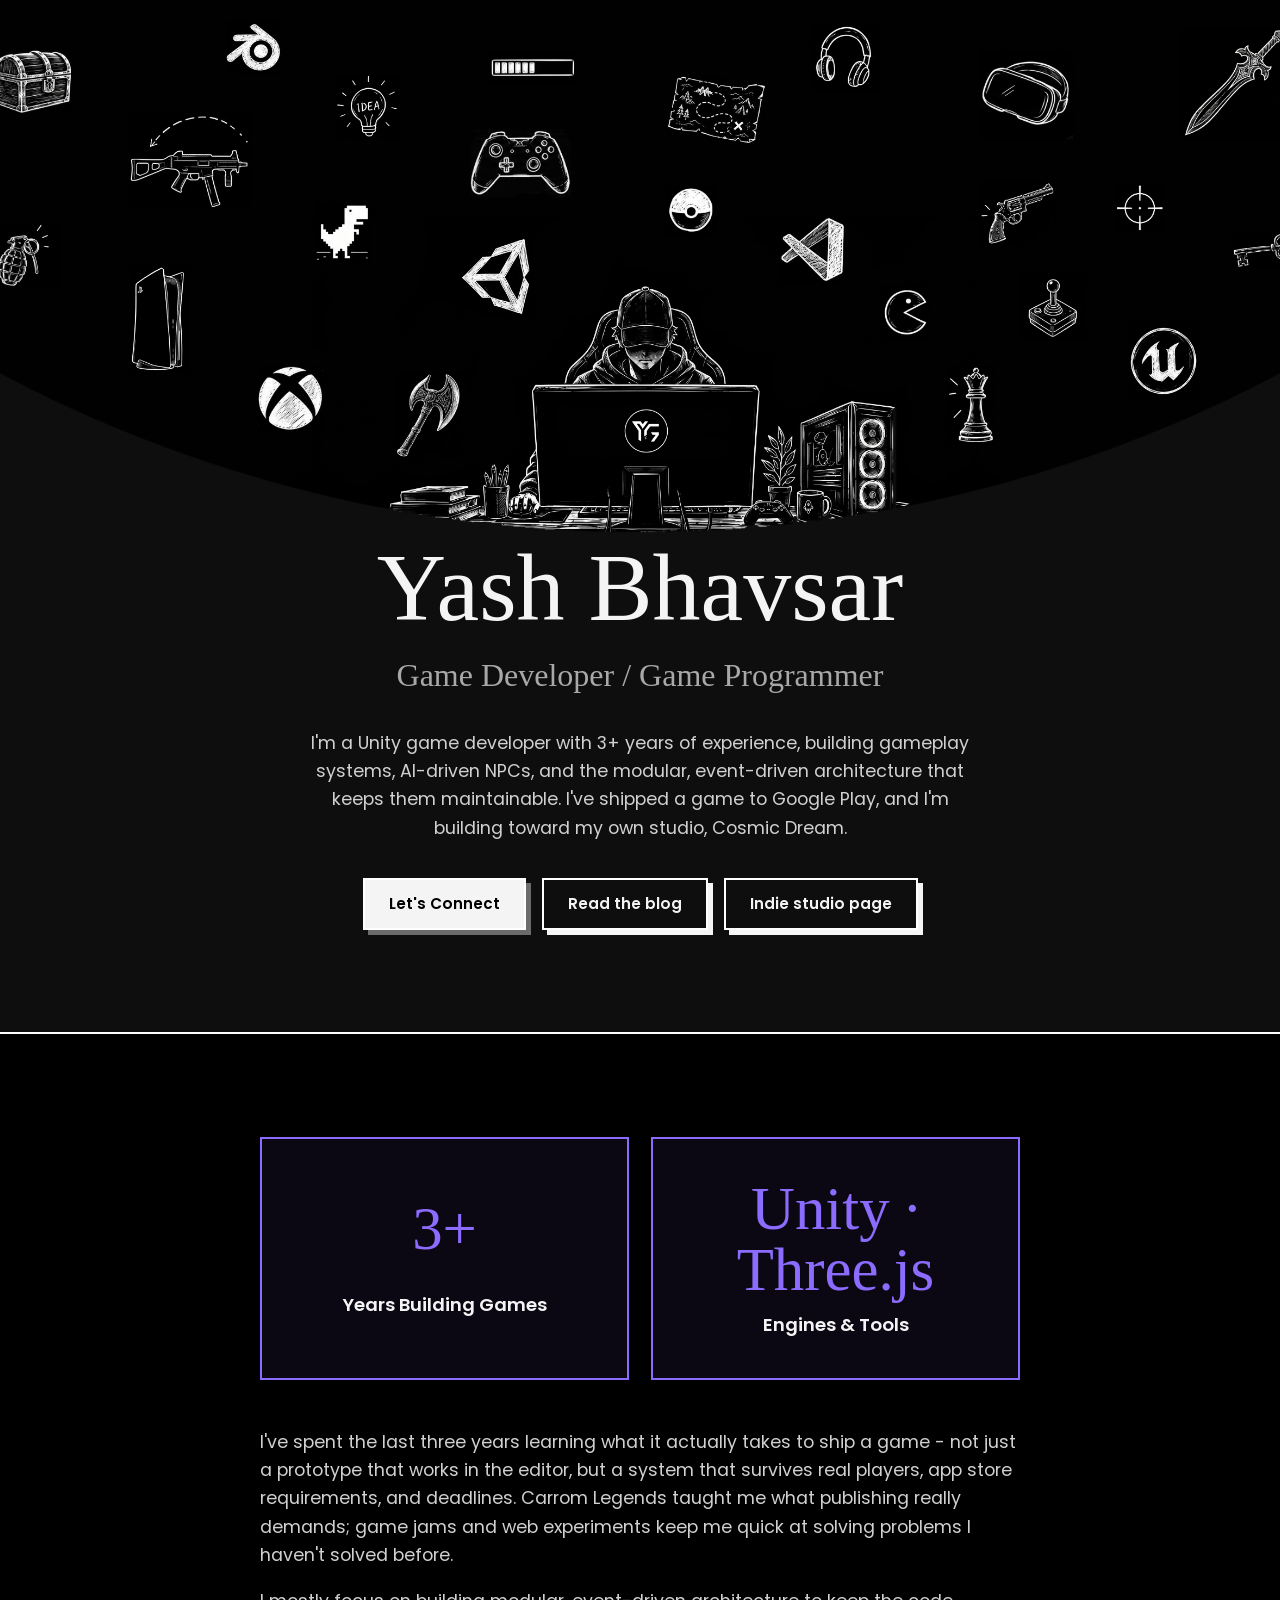
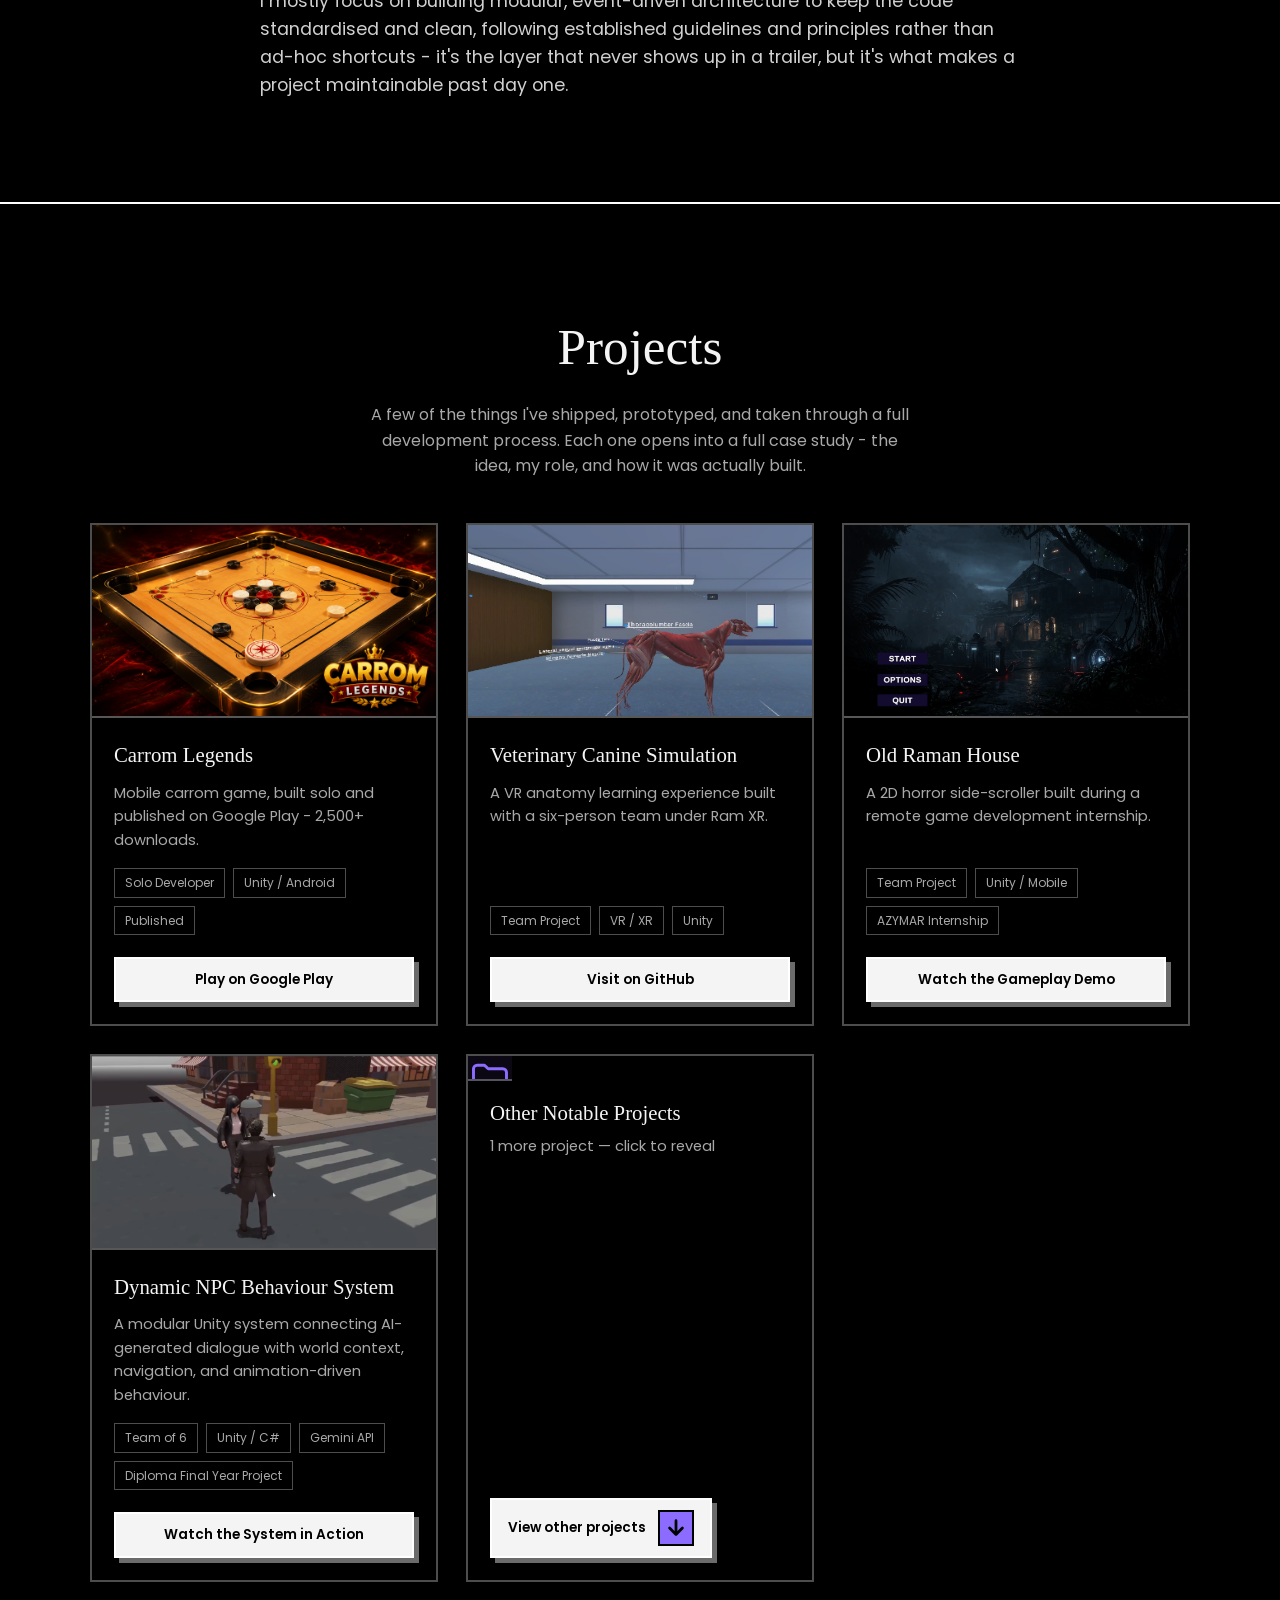
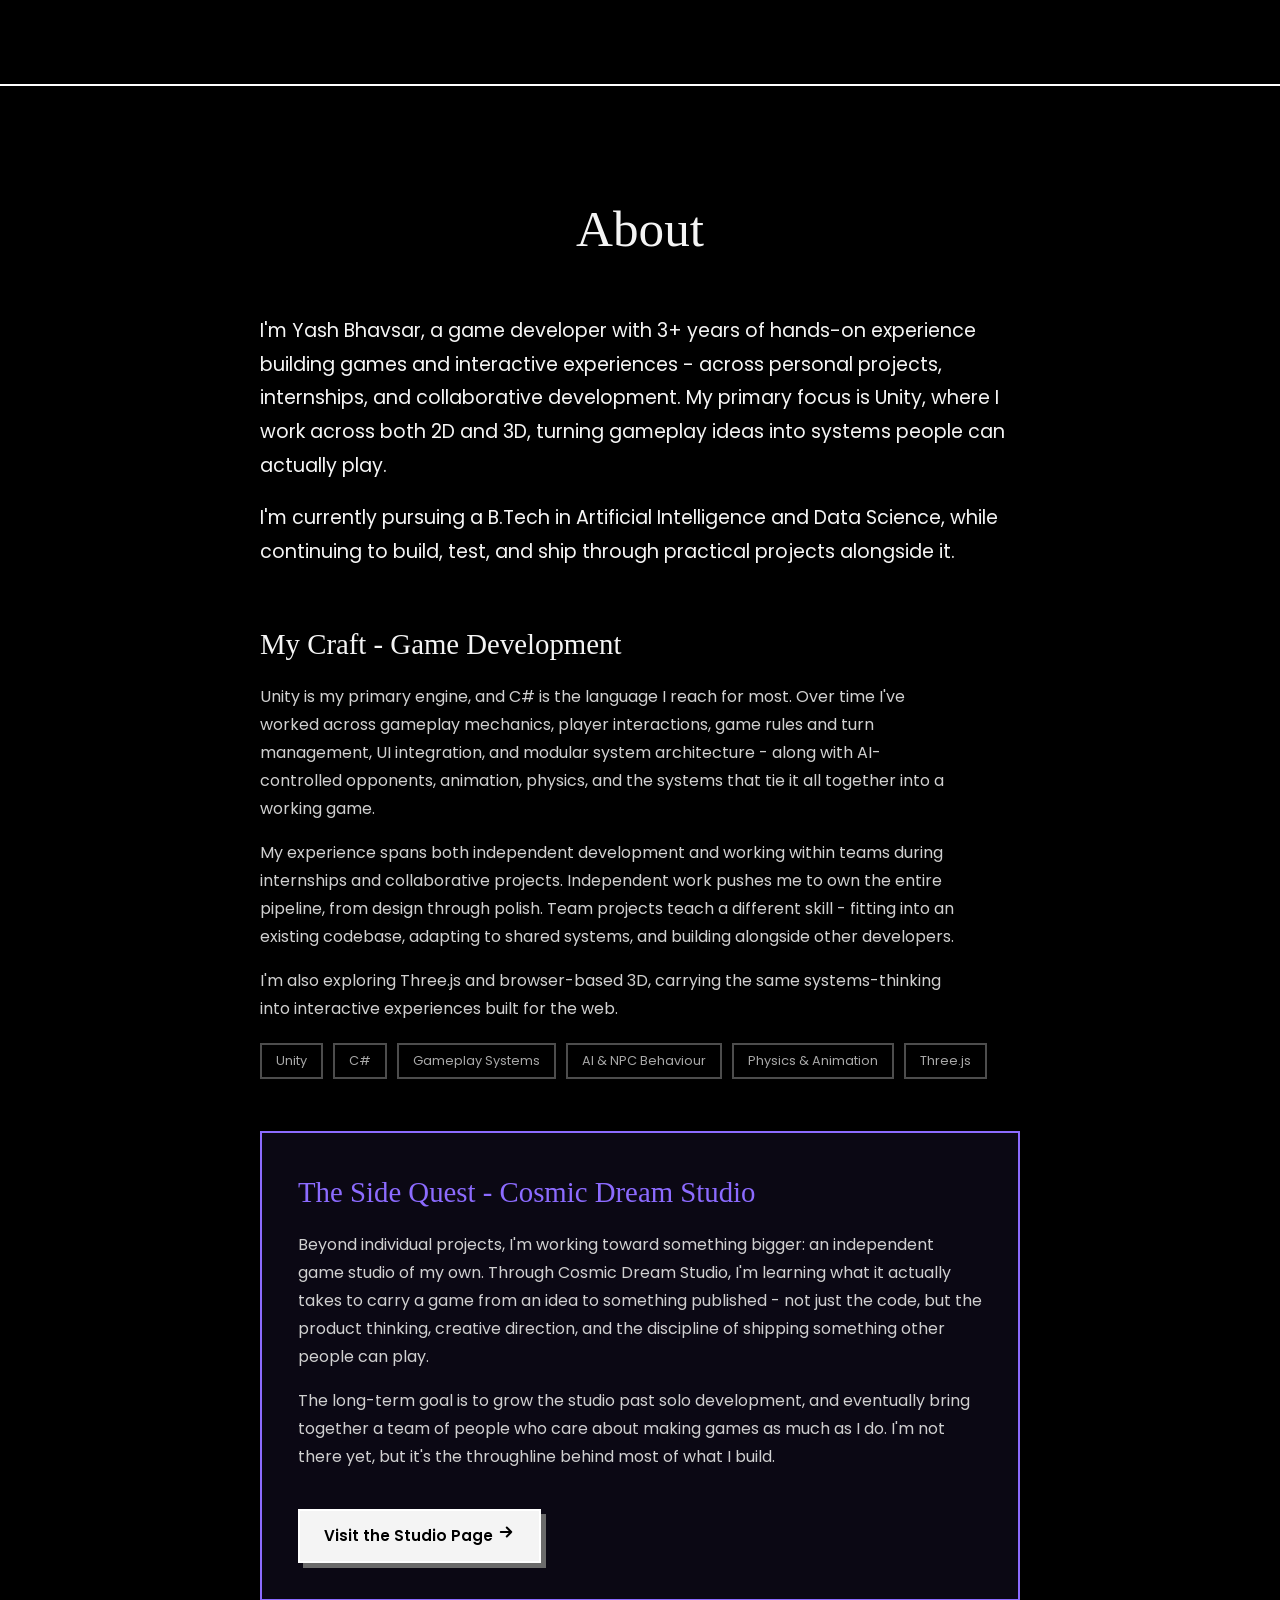
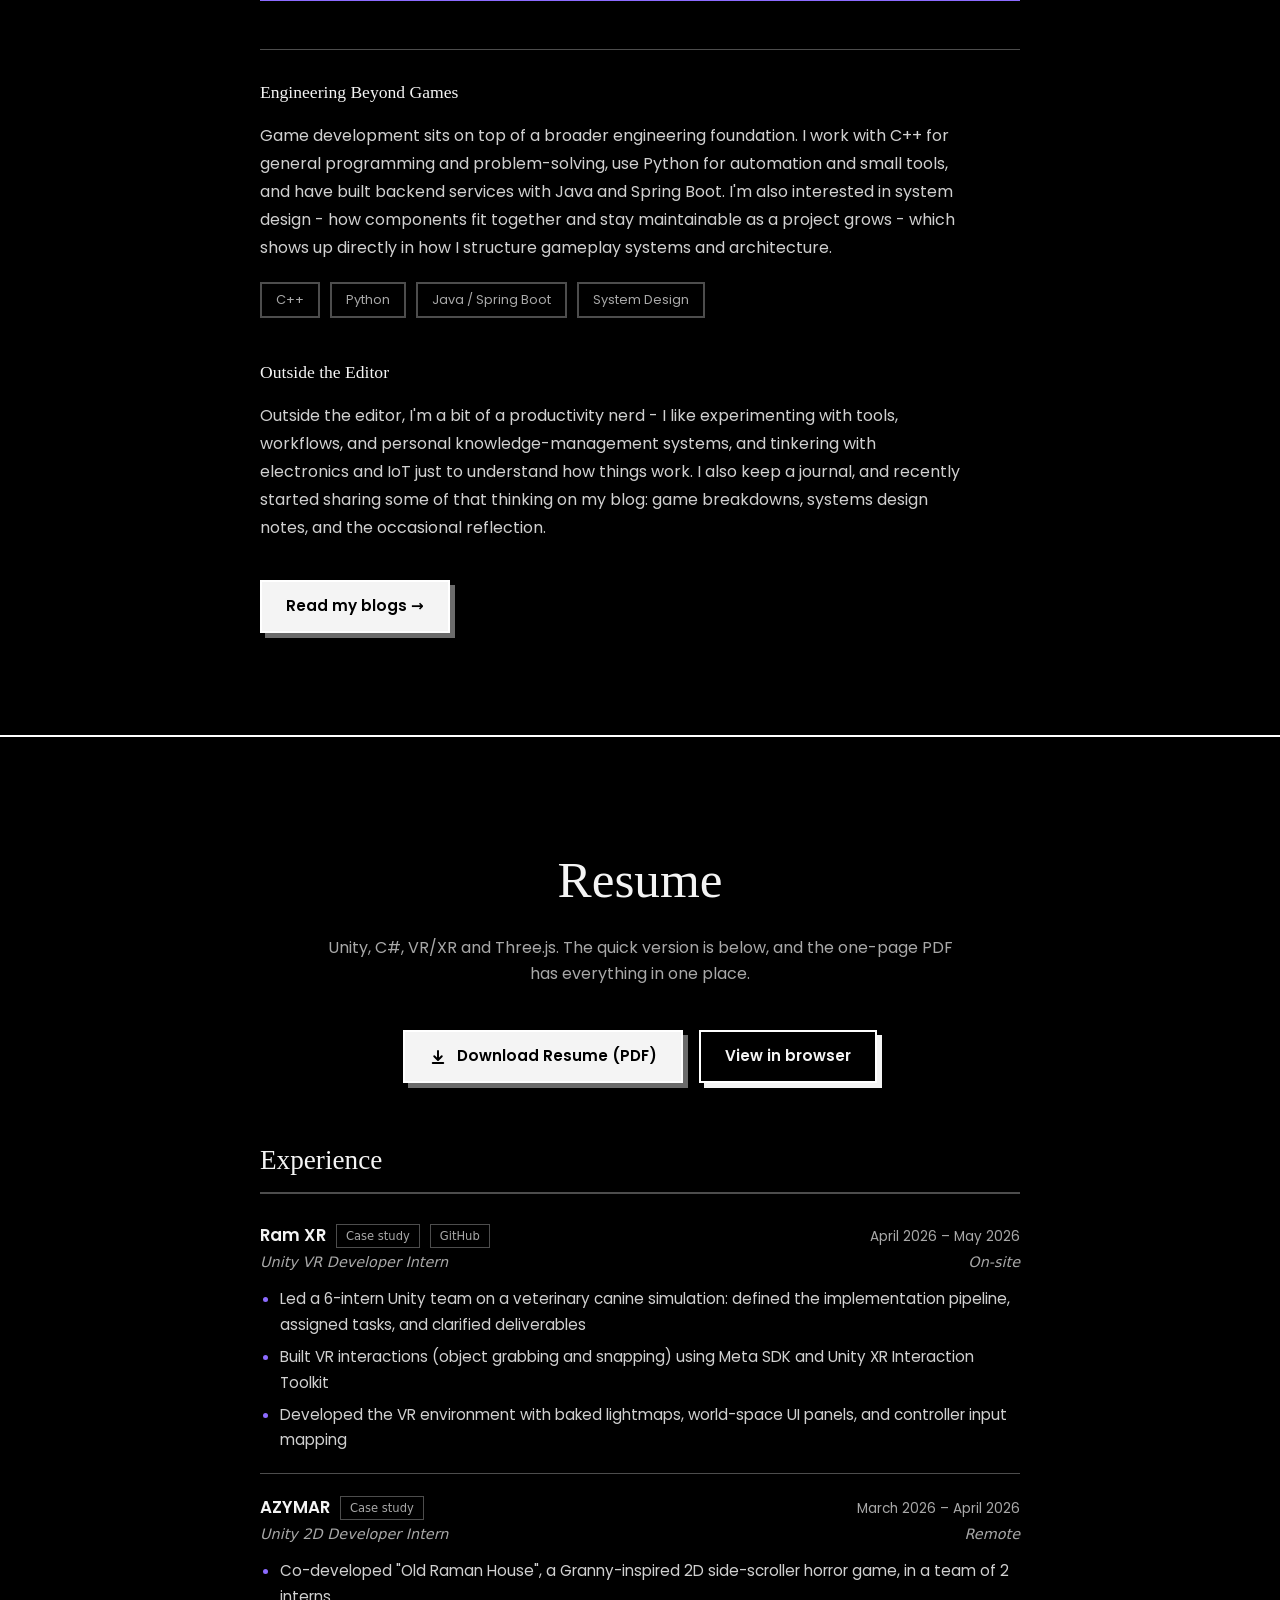
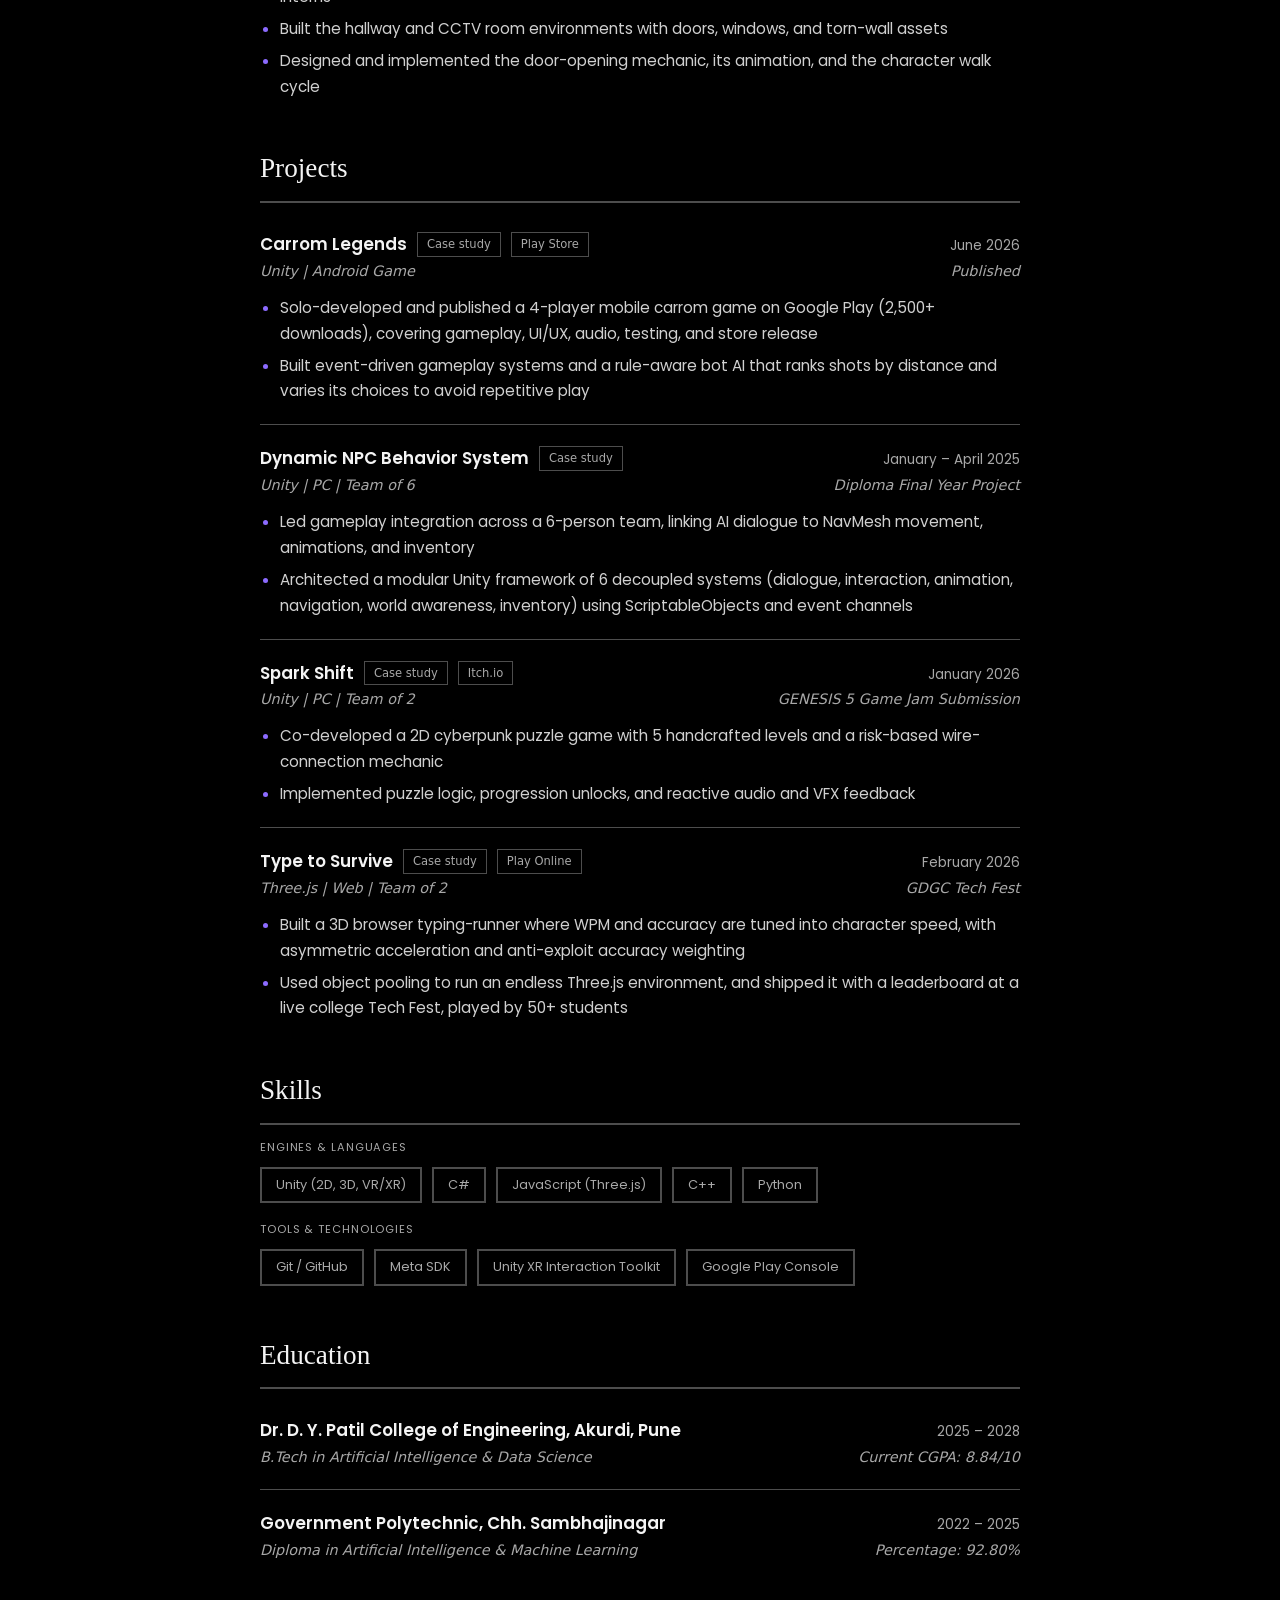
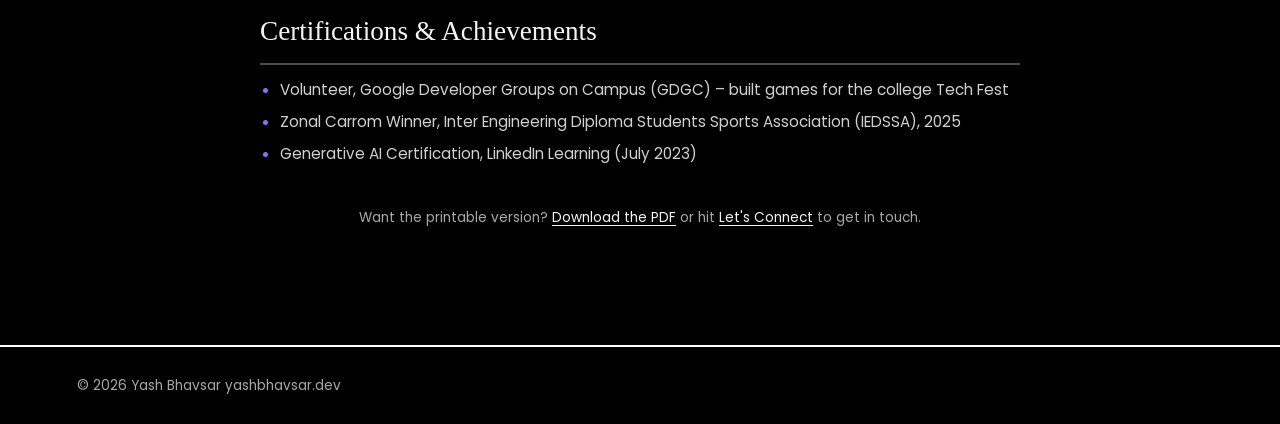
==== commit b2d9cb32: "Added Resume section" ====
--- a/index.html
+++ b/index.html
@@ -45,7 +45,8 @@
 
             <div class="cta">
                 <a class="btn btn-primary"
-                    href="#contact"
+                    id="connect-btn"
+                    href=""
                     data-open-contact>Let's Connect</a>
                 <a class="btn"
                     href="#blog">Read the blog</a>
@@ -431,10 +432,261 @@
             </div>
         </section>
 
-        <section class="section"
+
+        <section class="section resume-section"
             id="resume">
-            <h2>Resume</h2>
-            <p>Coming soon.</p>
+            <div class="section-heading">
+                <h2>Resume</h2>
+                <p>
+                    Unity, C#, VR/XR and Three.js. The quick version is below, and
+                    the one-page PDF has everything in one place.
+                </p>
+            </div>
+
+            <div class="resume-actions">
+                <a class="btn btn-primary resume-btn"
+                    href="/assets/resume/Yash_Bhavsar_Resume.pdf"
+                    download="Yash_Bhavsar_Resume.pdf">
+                    <svg viewBox="0 0 24 24"
+                        aria-hidden="true">
+                        <path d="M12 4v11M7 11l5 5 5-5M5 20h14" />
+                    </svg>
+                    Download Resume (PDF)
+                </a>
+                <a class="btn"
+                    href="/assets/resume/Yash_Bhavsar_Resume.pdf"
+                    target="_blank"
+                    rel="noopener">View in browser</a>
+            </div>
+
+            <div class="section-inner">
+                <!-- ============ EXPERIENCE ============ -->
+                <div class="resume-block">
+                    <h3 class="resume-heading">Experience</h3>
+
+                    <div class="resume-item">
+                        <div class="resume-item-head">
+                            <h4 class="resume-item-title">
+                                Ram XR
+                                <a class="resume-link"
+                                    href="projects/canine-simulation.html">Case study</a>
+                                <a class="resume-link"
+                                    href="https://github.com/YashBhavsar29/RamXR-Canine"
+                                    target="_blank"
+                                    rel="noopener">GitHub</a>
+                            </h4>
+                            <span class="resume-date">April 2026 – May 2026</span>
+                        </div>
+                        <p class="resume-item-sub">
+                            <span>Unity VR Developer Intern</span>
+                            <span>On-site</span>
+                        </p>
+                        <ul class="resume-points">
+                            <li>Led a 6-intern Unity team on a veterinary canine simulation: defined the implementation
+                                pipeline, assigned tasks, and clarified deliverables</li>
+                            <li>Built VR interactions (object grabbing and snapping) using Meta SDK and Unity XR
+                                Interaction Toolkit</li>
+                            <li>Developed the VR environment with baked lightmaps, world-space UI panels, and controller
+                                input mapping</li>
+                        </ul>
+                    </div>
+
+                    <div class="resume-item">
+                        <div class="resume-item-head">
+                            <h4 class="resume-item-title">
+                                AZYMAR
+                                <a class="resume-link"
+                                    href="projects/old-raman-house.html">Case study</a>
+                            </h4>
+                            <span class="resume-date">March 2026 – April 2026</span>
+                        </div>
+                        <p class="resume-item-sub">
+                            <span>Unity 2D Developer Intern</span>
+                            <span>Remote</span>
+                        </p>
+                        <ul class="resume-points">
+                            <li>Co-developed "Old Raman House", a Granny-inspired 2D side-scroller horror game, in a
+                                team of 2 interns</li>
+                            <li>Built the hallway and CCTV room environments with doors, windows, and torn-wall assets
+                            </li>
+                            <li>Designed and implemented the door-opening mechanic, its animation, and the character
+                                walk cycle</li>
+                        </ul>
+                    </div>
+                </div>
+
+                <!-- ============ PROJECTS ============ -->
+                <div class="resume-block">
+                    <h3 class="resume-heading">Projects</h3>
+
+                    <div class="resume-item">
+                        <div class="resume-item-head">
+                            <h4 class="resume-item-title">
+                                Carrom Legends
+                                <a class="resume-link"
+                                    href="projects/carrom-legends.html">Case study</a>
+                                <a class="resume-link"
+                                    href="https://play.google.com/store/apps/details?id=com.cosmicdream.carromlegends"
+                                    target="_blank"
+                                    rel="noopener">Play Store</a>
+                            </h4>
+                            <span class="resume-date">June 2026</span>
+                        </div>
+                        <p class="resume-item-sub">
+                            <span>Unity | Android Game</span>
+                            <span>Published</span>
+                        </p>
+                        <ul class="resume-points">
+                            <li>Solo-developed and published a 4-player mobile carrom game on Google Play (2,500+
+                                downloads), covering gameplay, UI/UX, audio, testing, and store release</li>
+                            <li>Built event-driven gameplay systems and a rule-aware bot AI that ranks shots by distance
+                                and varies its choices to avoid repetitive play</li>
+                        </ul>
+                    </div>
+
+                    <div class="resume-item">
+                        <div class="resume-item-head">
+                            <h4 class="resume-item-title">
+                                Dynamic NPC Behavior System
+                                <a class="resume-link"
+                                    href="projects/dynamic-npc-system.html">Case study</a>
+                            </h4>
+                            <span class="resume-date">January – April 2025</span>
+                        </div>
+                        <p class="resume-item-sub">
+                            <span>Unity | PC | Team of 6</span>
+                            <span>Diploma Final Year Project</span>
+                        </p>
+                        <ul class="resume-points">
+                            <li>Led gameplay integration across a 6-person team, linking AI dialogue to NavMesh
+                                movement, animations, and inventory</li>
+                            <li>Architected a modular Unity framework of 6 decoupled systems (dialogue, interaction,
+                                animation, navigation, world awareness, inventory) using ScriptableObjects and event
+                                channels</li>
+                        </ul>
+                    </div>
+
+                    <div class="resume-item">
+                        <div class="resume-item-head">
+                            <h4 class="resume-item-title">
+                                Spark Shift
+                                <a class="resume-link"
+                                    href="projects/spark-shift.html">Case study</a>
+                                <a class="resume-link"
+                                    href="https://manthanbhavsar.itch.io/spark-shift"
+                                    target="_blank"
+                                    rel="noopener">Itch.io</a>
+                            </h4>
+                            <span class="resume-date">January 2026</span>
+                        </div>
+                        <p class="resume-item-sub">
+                            <span>Unity | PC | Team of 2</span>
+                            <span>GENESIS 5 Game Jam Submission</span>
+                        </p>
+                        <ul class="resume-points">
+                            <li>Co-developed a 2D cyberpunk puzzle game with 5 handcrafted levels and a risk-based
+                                wire-connection mechanic</li>
+                            <li>Implemented puzzle logic, progression unlocks, and reactive audio and VFX feedback</li>
+                        </ul>
+                    </div>
+
+                    <div class="resume-item">
+                        <div class="resume-item-head">
+                            <h4 class="resume-item-title">
+                                Type to Survive
+                                <a class="resume-link"
+                                    href="projects/type-to-survive.html">Case study</a>
+                                <a class="resume-link"
+                                    href="https://type-to-servive.vercel.app/"
+                                    target="_blank"
+                                    rel="noopener">Play Online</a>
+                            </h4>
+                            <span class="resume-date">February 2026</span>
+                        </div>
+                        <p class="resume-item-sub">
+                            <span>Three.js | Web | Team of 2</span>
+                            <span>GDGC Tech Fest</span>
+                        </p>
+                        <ul class="resume-points">
+                            <li>Built a 3D browser typing-runner where WPM and accuracy are tuned into character speed,
+                                with asymmetric acceleration and anti-exploit accuracy weighting</li>
+                            <li>Used object pooling to run an endless Three.js environment, and shipped it with a
+                                leaderboard at a live college Tech Fest, played by 50+ students</li>
+                        </ul>
+                    </div>
+                </div>
+
+                <!-- ============ SKILLS ============ -->
+                <div class="resume-block resume-skills">
+                    <h3 class="resume-heading">Skills</h3>
+
+                    <p class="resume-skill-label">Engines &amp; Languages</p>
+                    <div class="bio-tags">
+                        <span class="bio-tag">Unity (2D, 3D, VR/XR)</span>
+                        <span class="bio-tag">C#</span>
+                        <span class="bio-tag">JavaScript (Three.js)</span>
+                        <span class="bio-tag">C++</span>
+                        <span class="bio-tag">Python</span>
+                    </div>
+
+                    <p class="resume-skill-label">Tools &amp; Technologies</p>
+                    <div class="bio-tags">
+                        <span class="bio-tag">Git / GitHub</span>
+                        <span class="bio-tag">Meta SDK</span>
+                        <span class="bio-tag">Unity XR Interaction Toolkit</span>
+                        <span class="bio-tag">Google Play Console</span>
+                    </div>
+                </div>
+
+                <!-- ============ EDUCATION ============ -->
+                <div class="resume-block">
+                    <h3 class="resume-heading">Education</h3>
+
+                    <div class="resume-item">
+                        <div class="resume-item-head">
+                            <h4 class="resume-item-title">Dr. D. Y. Patil College of Engineering, Akurdi, Pune</h4>
+                            <span class="resume-date">2025 – 2028</span>
+                        </div>
+                        <p class="resume-item-sub">
+                            <span>B.Tech in Artificial Intelligence &amp; Data Science</span>
+                            <span>Current CGPA: 8.84/10</span>
+                        </p>
+                    </div>
+
+                    <div class="resume-item">
+                        <div class="resume-item-head">
+                            <h4 class="resume-item-title">Government Polytechnic, Chh. Sambhajinagar</h4>
+                            <span class="resume-date">2022 – 2025</span>
+                        </div>
+                        <p class="resume-item-sub">
+                            <span>Diploma in Artificial Intelligence &amp; Machine Learning</span>
+                            <span>Percentage: 92.80%</span>
+                        </p>
+                    </div>
+                </div>
+
+                <!-- ============ CERTIFICATIONS & ACHIEVEMENTS ============ -->
+                <div class="resume-block">
+                    <h3 class="resume-heading">Certifications &amp; Achievements</h3>
+                    <ul class="resume-points">
+                        <li>Volunteer, Google Developer Groups on Campus (GDGC) – built games for the college Tech Fest
+                        </li>
+                        <li>Zonal Carrom Winner, Inter Engineering Diploma Students Sports Association (IEDSSA), 2025
+                        </li>
+                        <li>Generative AI Certification, LinkedIn Learning (July 2023)</li>
+                        <!-- TODO: link the credential on the line above if you want it public -->
+                    </ul>
+                </div>
+
+                <p class="resume-note">
+                    Want the printable version?
+                    <a href="/assets/resume/Yash_Bhavsar_Resume.pdf"
+                        download="Yash_Bhavsar_Resume.pdf">Download the PDF</a>
+                    or hit
+                    <a href="#connect-btn">Let's Connect</a>
+                    to get in touch.
+                </p>
+            </div>
         </section>
     </main>
 
@@ -465,7 +717,7 @@
                 <!-- TODO: replace the placeholder handles/URLs below with your real ones -->
                 <li>
                     <a class="contact-row contact-row--email"
-                        href="mailto:you@example.com">
+                        href="mailto:yashbhavsar.dev2007@gmail.com">
                         <span class="contact-icon">
                             <svg viewBox="0 0 24 24"
                                 aria-hidden="true">
@@ -479,7 +731,7 @@
                         </span>
                         <span class="contact-text">
                             <span class="contact-label">Email</span>
-                            <span class="contact-handle">you@example.com</span>
+                            <span class="contact-handle">yashbhavsar.dev2007@gmail.com</span>
                         </span>
                         <svg class="contact-go"
                             viewBox="0 0 24 24"
@@ -491,7 +743,7 @@
 
                 <li>
                     <a class="contact-row contact-row--linkedin"
-                        href="https://www.linkedin.com/in/your-handle"
+                        href="https://www.linkedin.com/in/YashBhavsar29"
                         target="_blank"
                         rel="noopener">
                         <span class="contact-icon">
@@ -510,7 +762,7 @@
                         </span>
                         <span class="contact-text">
                             <span class="contact-label">LinkedIn</span>
-                            <span class="contact-handle">linkedin.com/in/your-handle</span>
+                            <span class="contact-handle">linkedin.com/in/YashBhavsar29</span>
                         </span>
                         <svg class="contact-go"
                             viewBox="0 0 24 24"
@@ -546,7 +798,7 @@
 
                 <li>
                     <a class="contact-row contact-row--instagram"
-                        href="https://www.instagram.com/your-handle"
+                        href="https://www.instagram.com/yashbhavsar.29"
                         target="_blank"
                         rel="noopener">
                         <span class="contact-icon">
@@ -563,7 +815,7 @@
                         </span>
                         <span class="contact-text">
                             <span class="contact-label">Instagram</span>
-                            <span class="contact-handle">instagram.com/your-handle</span>
+                            <span class="contact-handle">instagram.com/yashbhavsar.29</span>
                         </span>
                         <svg class="contact-go"
                             viewBox="0 0 24 24"
@@ -575,7 +827,7 @@
 
                 <li>
                     <a class="contact-row contact-row--discord"
-                        href="https://discord.com/users/YOUR_ID"
+                        href="https://discord.com/users/1141379054688284702"
                         target="_blank"
                         rel="noopener">
                         <span class="contact-icon">
@@ -593,7 +845,7 @@
                         </span>
                         <span class="contact-text">
                             <span class="contact-label">Discord</span>
-                            <span class="contact-handle">your-username</span>
+                            <span class="contact-handle">yashbhavsar.29</span>
                         </span>
                         <svg class="contact-go"
                             viewBox="0 0 24 24"
--- a/style.css
+++ b/style.css
@@ -994,6 +994,179 @@
     display: inline-block;
 }
 
+/* ============================================================
+   RESUME SECTION
+   Paste at the END of style.css (before the prefers-reduced-motion
+   block is fine, or after it).
+   ============================================================ */
+
+/* Same text column as About, so edges line up */
+.resume-section .section-inner {
+    max-width: var(--w-col);
+}
+.resume-section p {
+    max-width: none;
+}
+
+/* Download / view buttons */
+.resume-actions {
+    display: flex;
+    flex-wrap: wrap;
+    justify-content: center;
+    gap: 16px;
+    margin: 0 auto 56px;
+}
+.resume-btn {
+    display: inline-flex;
+    align-items: center;
+    gap: 10px;
+}
+.resume-btn svg {
+    width: 18px;
+    height: 18px;
+    fill: none;
+    stroke: currentColor;
+    stroke-width: 2.6;
+    stroke-linecap: round;
+    stroke-linejoin: round;
+}
+.resume-actions .btn {
+    transition:
+        transform 0.12s,
+        box-shadow 0.12s,
+        background 0.12s,
+        color 0.12s,
+        border-color 0.12s;
+}
+.resume-actions .btn:hover {
+    background: var(--accent);
+    border-color: var(--accent);
+    color: var(--black);
+}
+
+/* Blocks + headings */
+.resume-block {
+    margin-top: 48px;
+}
+.resume-block:first-child {
+    margin-top: 0;
+}
+.resume-heading {
+    font-size: clamp(1.3rem, 3vw, 1.7rem);
+    padding-bottom: 10px;
+    margin-bottom: 8px;
+    border-bottom: 2px solid var(--image-border);
+}
+
+/* One role / project / school */
+.resume-item {
+    padding: 20px 0;
+    border-bottom: 1px solid var(--image-border);
+}
+.resume-item:last-child {
+    border-bottom: 0;
+    padding-bottom: 0;
+}
+.resume-item-head {
+    display: flex;
+    flex-wrap: wrap;
+    justify-content: space-between;
+    align-items: baseline;
+    gap: 6px 16px;
+}
+.resume-item-title {
+    display: flex;
+    flex-wrap: wrap;
+    align-items: center;
+    gap: 6px 10px;
+    margin: 0;
+    font-size: 1.05rem;
+    font-weight: 600;
+    color: var(--white);
+}
+.resume-date {
+    font-size: 0.85rem;
+    color: var(--grey);
+    white-space: nowrap;
+}
+.resume-item-sub {
+    display: flex;
+    flex-wrap: wrap;
+    justify-content: space-between;
+    gap: 2px 16px;
+    margin: 2px 0 0;
+    font-size: 0.9rem;
+    font-style: italic;
+    color: var(--grey);
+}
+.resume-points {
+    margin: 12px 0 0;
+    padding-left: 20px;
+    color: var(--quote);
+    font-size: 0.95rem;
+    line-height: 1.7;
+}
+.resume-points li + li {
+    margin-top: 6px;
+}
+.resume-points li::marker {
+    color: var(--accent);
+}
+
+/* Small link chips next to a title (Case study, GitHub, Play Store...) */
+.resume-link {
+    border: 1px solid var(--image-border);
+    padding: 2px 9px;
+    font-size: 0.72rem;
+    font-weight: 500;
+    color: var(--grey);
+    transition:
+        border-color 0.15s,
+        color 0.15s;
+}
+.resume-link:hover {
+    border-color: var(--accent);
+    color: var(--white);
+}
+
+/* Skills groups reuse .bio-tags / .bio-tag */
+.resume-skill-label {
+    margin: 18px 0 0;
+    font-size: 0.7rem;
+    letter-spacing: 0.08em;
+    text-transform: uppercase;
+    color: var(--grey);
+}
+.resume-skill-label:first-of-type {
+    margin-top: 14px;
+}
+.resume-skills .bio-tags {
+    margin-top: 10px;
+}
+
+.resume-note {
+    margin-top: 40px;
+    font-size: 0.85rem;
+    color: var(--grey);
+    text-align: center;
+}
+
+.resume-note a {
+    color: var(--white);
+    text-decoration: underline;
+    text-underline-offset: 3px;
+    transition: color 0.15s;
+}
+.resume-note a:hover {
+    color: var(--accent);
+}
+
+/* Lets the "Let's Connect" link in the resume note scroll to the top button
+   and leave it clear of the fixed navbar. Needs id="connect-btn" on that button. */
+#connect-btn {
+    scroll-margin-top: calc(var(--nav-height) + 260px);
+}
+
 @media (prefers-reduced-motion: reduce) {
     * {
         transition: none !important;
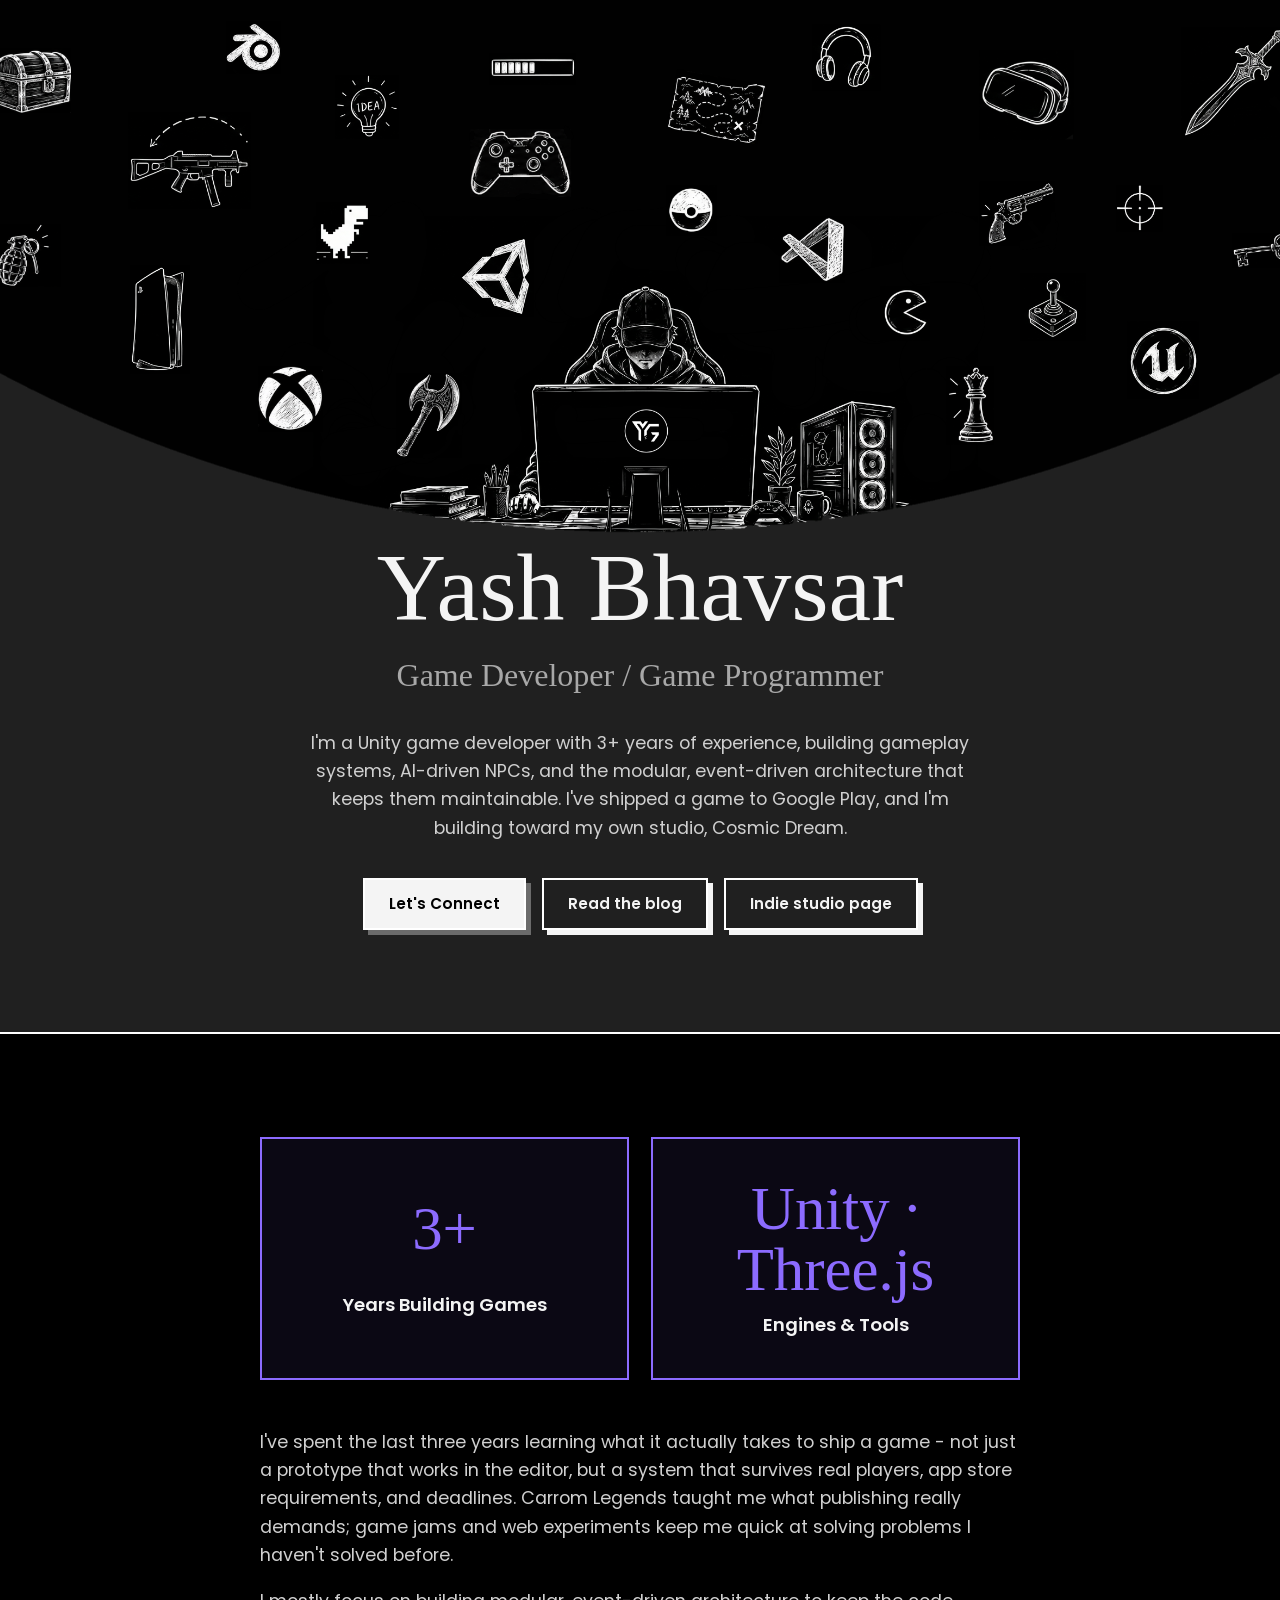
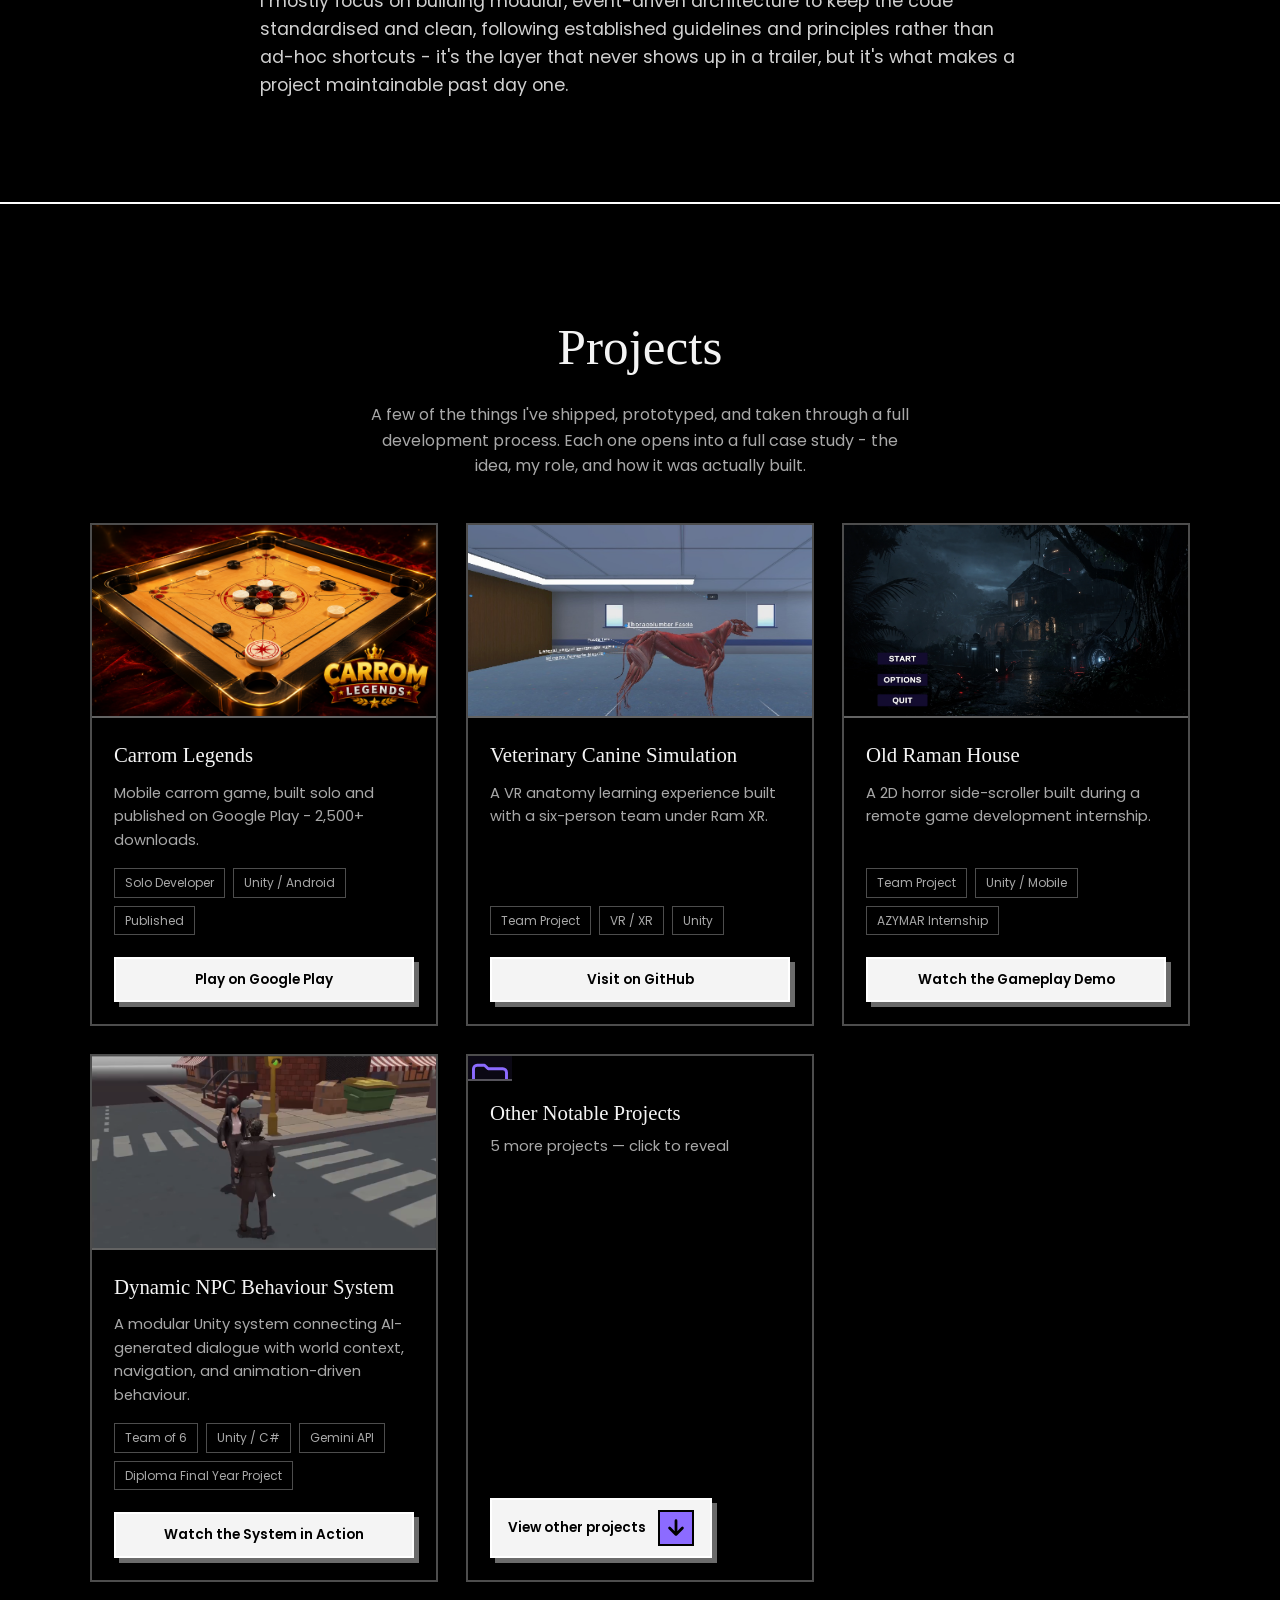
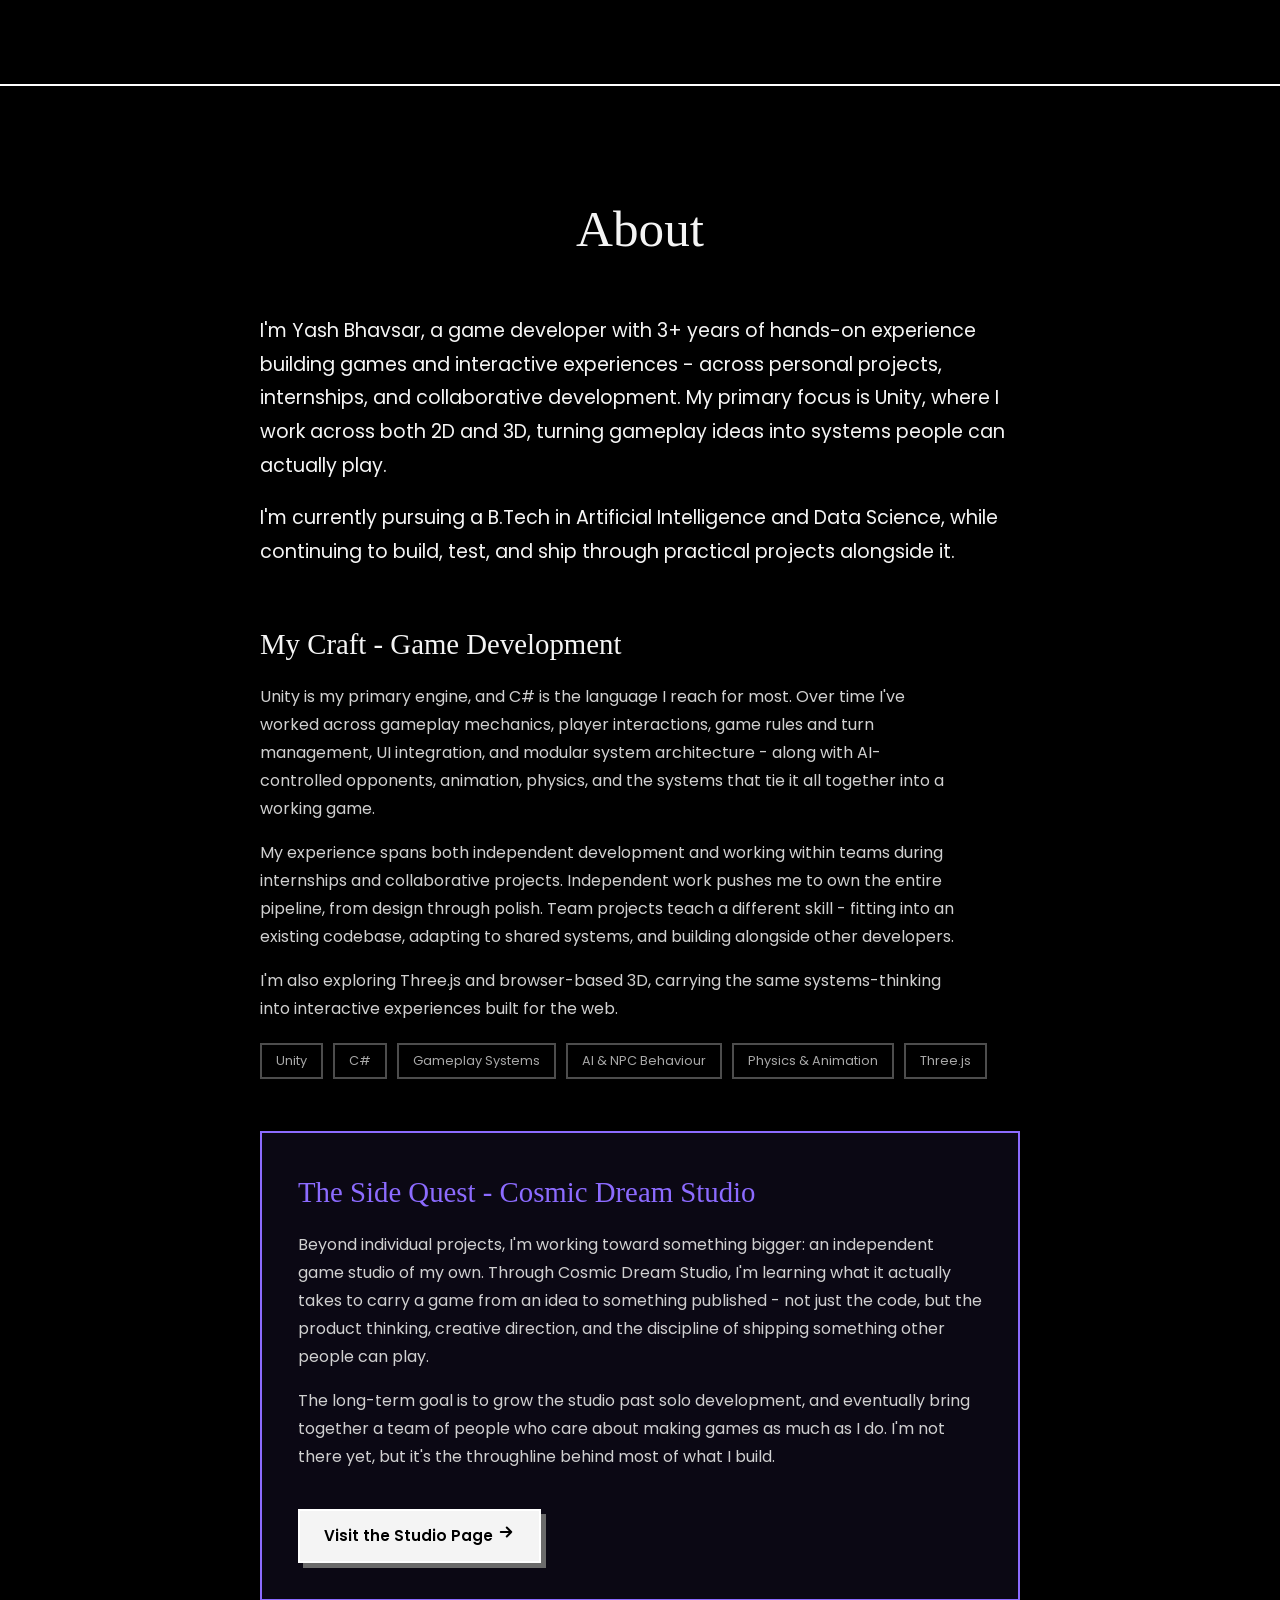
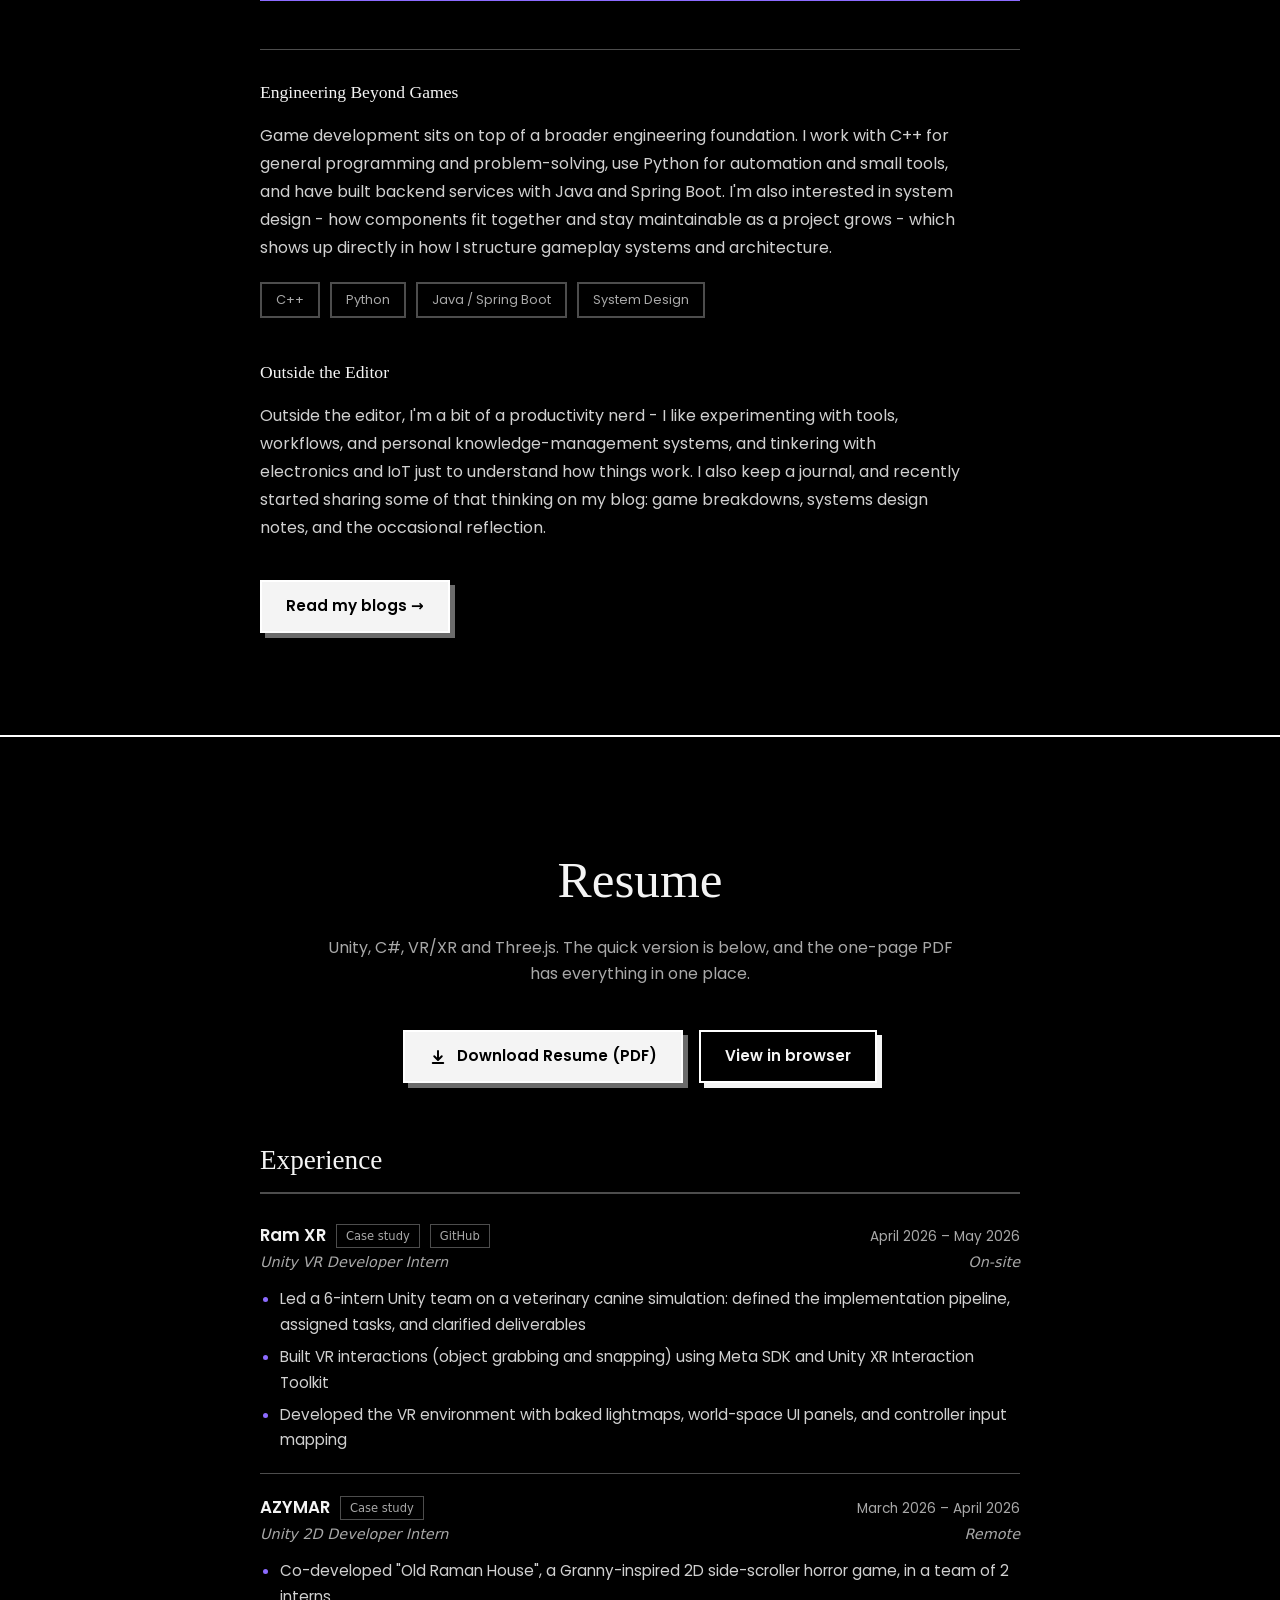
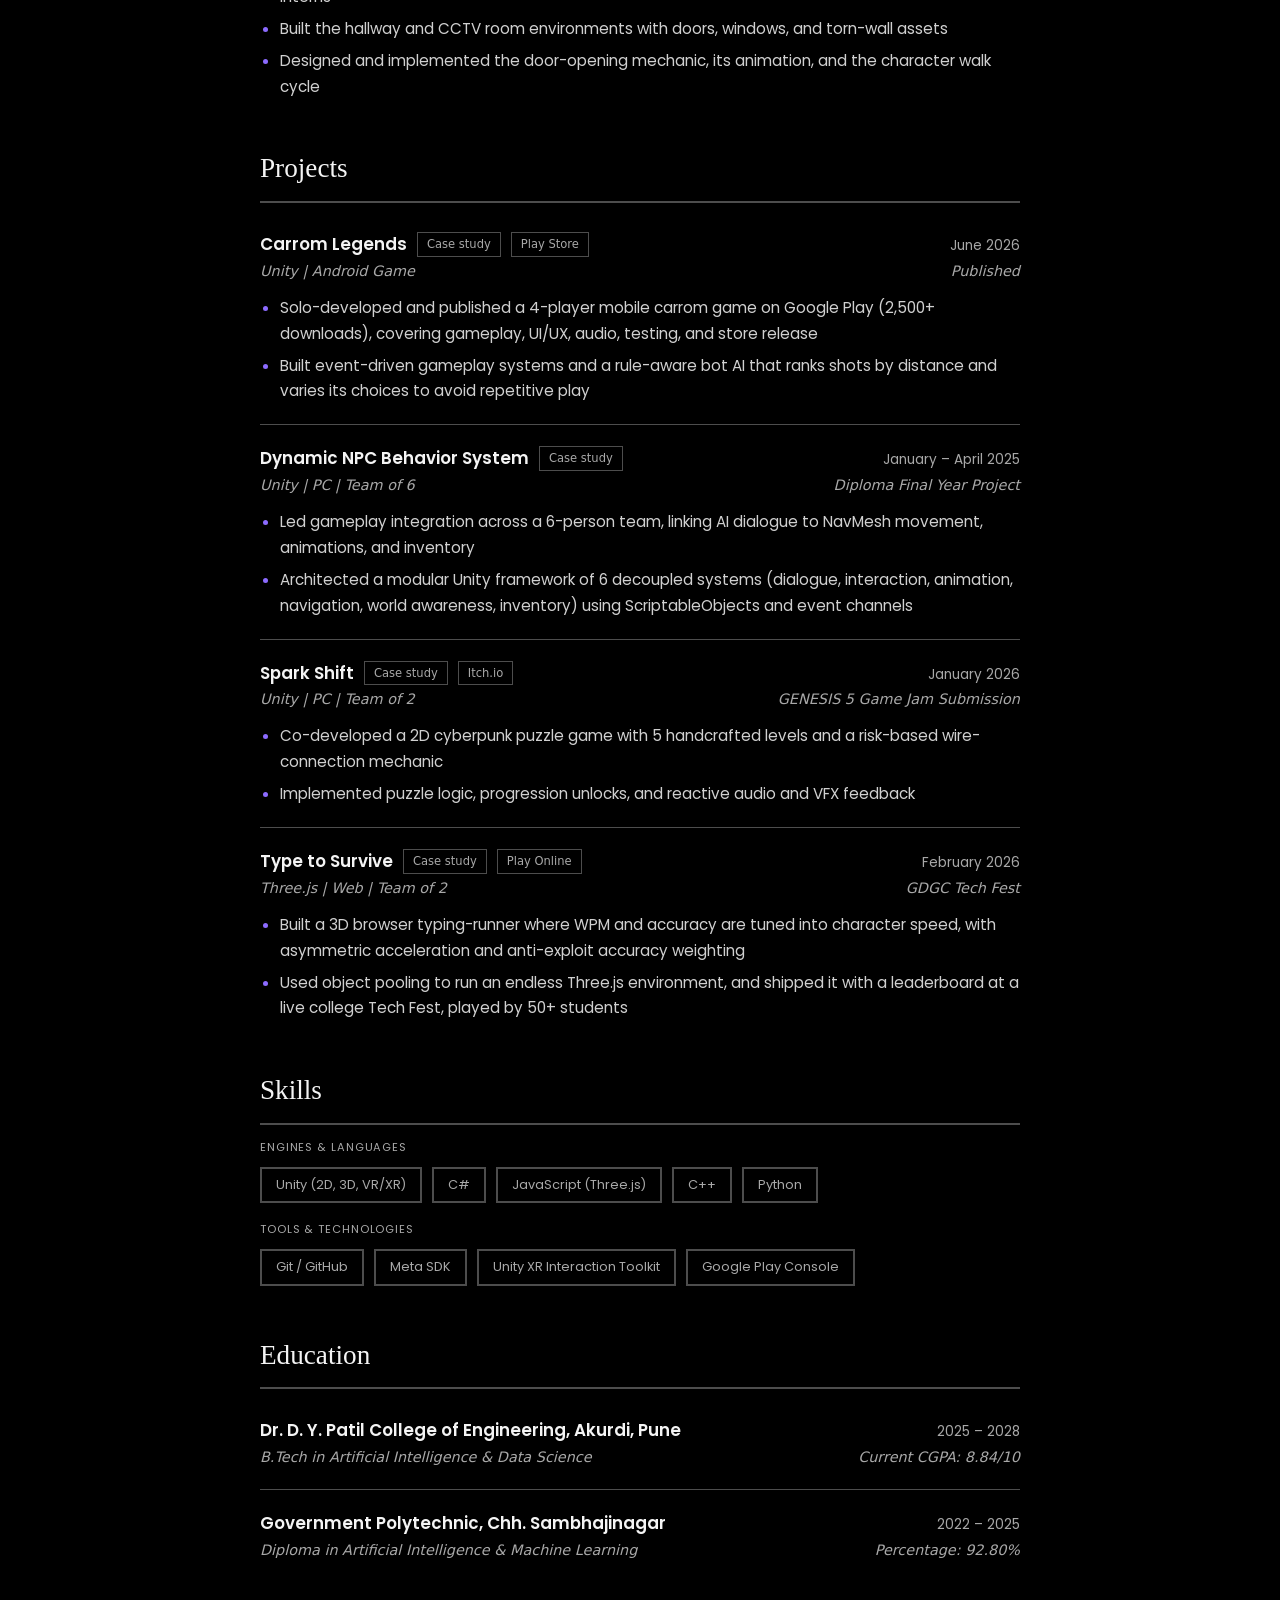
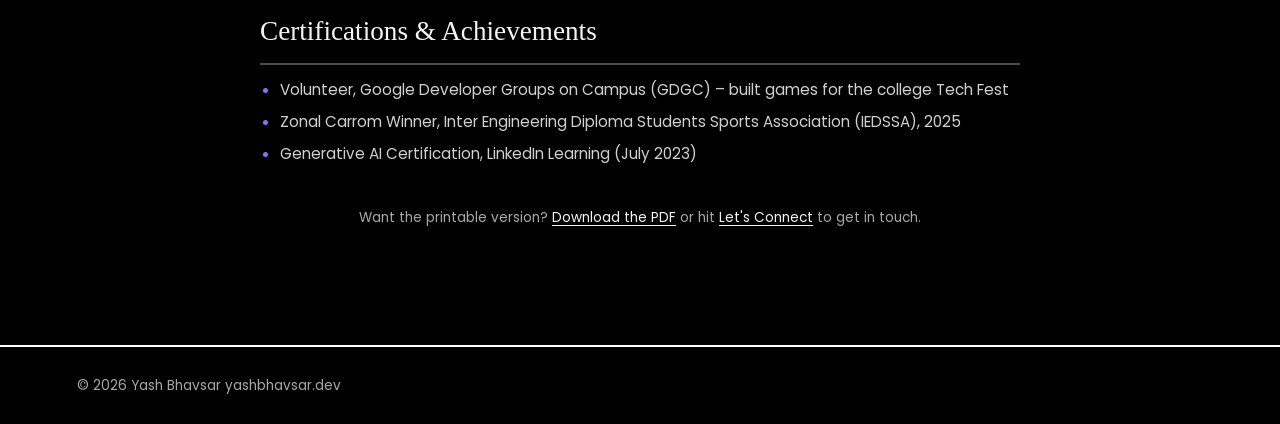
==== commit 99754b16: "Updated New Projects" ====
--- a/index.html
+++ b/index.html
@@ -263,6 +263,72 @@
                     id="other-projects"
                     hidden>
                     <a class="project-card-link"
+                        href="projects/kitchen-chaos.html">
+                        <div class="project-thumb">
+                            <img src="/assets/kitchen-chaos/hero.png"
+                                alt="Kitchen Chaos"
+                                loading="lazy" />
+                        </div>
+                        <div class="project-body">
+                            <h3 class="project-title">
+                                Kitchen Chaos
+                            </h3>
+                            <p class="project-tagline">
+                                An Overcooked-style cooking game built from
+                                scratch in Unity while learning
+                                production-style game architecture.
+                            </p>
+                            <div class="project-tags">
+                                <span class="project-tag">Solo Developer</span>
+                                <span class="project-tag">Unity 3D / C#</span>
+                                <span class="project-tag">Code Monkey Course</span>
+                            </div>
+                        </div>
+                    </a>
+                    <div class="project-cta-row">
+                        <a class="btn btn-primary project-cta"
+                            href="https://lnkd.in/p/dfa5MJJr"
+                            target="_blank"
+                            rel="noopener">See on LinkedIn</a>
+                    </div>
+                </div>
+
+                <div class="project-card other-project"
+                    hidden>
+                    <a class="project-card-link"
+                        href="projects/cube-runner.html">
+                        <div class="project-thumb">
+                            <img src="/assets/cube-runner/hero.png"
+                                alt="Cube Runner"
+                                loading="lazy" />
+                        </div>
+                        <div class="project-body">
+                            <h3 class="project-title">
+                                Cube Runner
+                            </h3>
+                            <p class="project-tagline">
+                                A physics-driven 3D obstacle runner built in
+                                Unity through hands-on practice alongside
+                                Brackeys' beginner tutorials.
+                            </p>
+                            <div class="project-tags">
+                                <span class="project-tag">Solo Learning Project</span>
+                                <span class="project-tag">Unity 3D / PC</span>
+                                <span class="project-tag">Brackeys Beginner Series</span>
+                            </div>
+                        </div>
+                    </a>
+                    <div class="project-cta-row">
+                        <a class="btn btn-primary project-cta"
+                            href="https://lnkd.in/p/dF8q9D7K"
+                            target="_blank"
+                            rel="noopener">See on LinkedIn</a>
+                    </div>
+                </div>
+
+                <div class="project-card other-project"
+                    hidden>
+                    <a class="project-card-link"
                         href="projects/type-to-survive.html">
                         <div class="project-thumb">
                             <img src="/assets/type-to-survive/hero.png"
@@ -290,6 +356,71 @@
                             href="https://type-to-servive.vercel.app/"
                             target="_blank"
                             rel="noopener">Play Online</a>
+                    </div>
+                </div>
+
+                <div class="project-card other-project"
+                    hidden>
+                    <a class="project-card-link"
+                        href="projects/spark-shift.html">
+                        <div class="project-thumb">
+                            <img src="/assets/spark-shift/hero.png"
+                                alt="Spark Shift"
+                                loading="lazy" />
+                        </div>
+                        <div class="project-body">
+                            <h3 class="project-title">
+                                Spark Shift
+                            </h3>
+                            <p class="project-tagline">
+                                A 2D cyberpunk electric puzzle where one
+                                wrong wire triggers an explosion and leaves
+                                the city in the dark.
+                            </p>
+                            <div class="project-tags">
+                                <span class="project-tag">Team of 2</span>
+                                <span class="project-tag">Unity 2D / PC</span>
+                                <span class="project-tag">Genesis 5 Game Jam</span>
+                            </div>
+                        </div>
+                    </a>
+                    <div class="project-cta-row">
+                        <a class="btn btn-primary project-cta"
+                            href="https://manthanbhavsar.itch.io/spark-shift"
+                            target="_blank"
+                            rel="noopener">Play on Itch.io</a>
+                    </div>
+                </div>
+
+                <div class="project-card other-project"
+                    hidden>
+                    <a class="project-card-link"
+                        href="projects/python-chess.html">
+                        <div class="project-thumb">
+                            <img src="/assets/chess/hero.png"
+                                alt="2D Chess Game"
+                                loading="lazy" />
+                        </div>
+                        <div class="project-body">
+                            <h3 class="project-title">
+                                2D Chess Game
+                            </h3>
+                            <p class="project-tagline">
+                                A complete 2D chess game built in Python
+                                with Pygame, supporting every chess move in
+                                a clean graphical interface.
+                            </p>
+                            <div class="project-tags">
+                                <span class="project-tag">Solo Developer</span>
+                                <span class="project-tag">Python / Pygame</span>
+                            </div>
+                        </div>
+                    </a>
+                    <div class="project-cta-row">
+                        <a class="btn btn-primary project-cta"
+                            href="https://github.com/YashBhavsar29/2D-Chess-Game"
+                            target="_blank"
+                            rel="noopener">Visit on GitHub</a>
                     </div>
                 </div>
             </div>
--- a/style.css
+++ b/style.css
@@ -1,7 +1,7 @@
 /* ============ TOKENS (add colours here later) ============ */
 :root {
     --black: #000000; /* full black: hero image + sections */
-    --off-black: #0e0e0e; /* title/subtitle section + behind hero alpha */
+    --off-black: #202020; /* title/subtitle section + behind hero alpha */
     --white: #f4f4f4;
     --grey: #a8a8a8;
     --line: #ffffff;
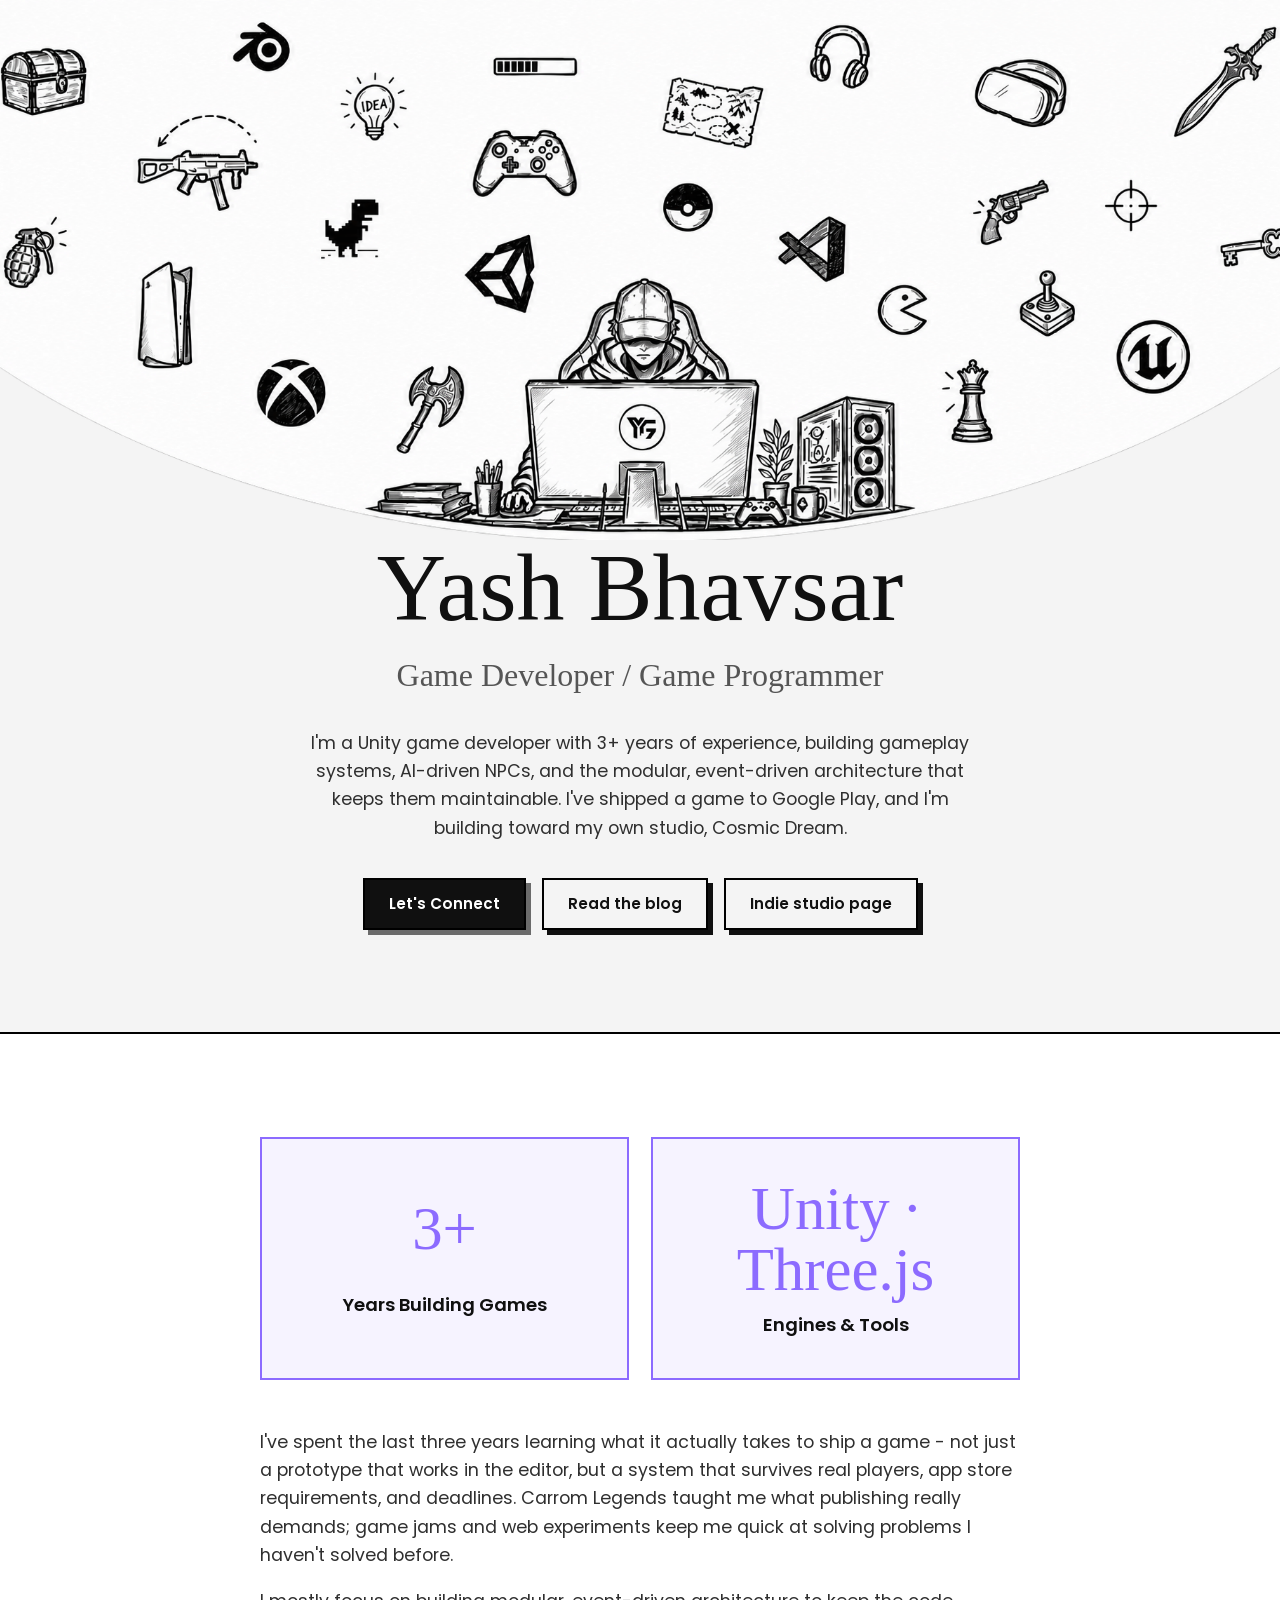
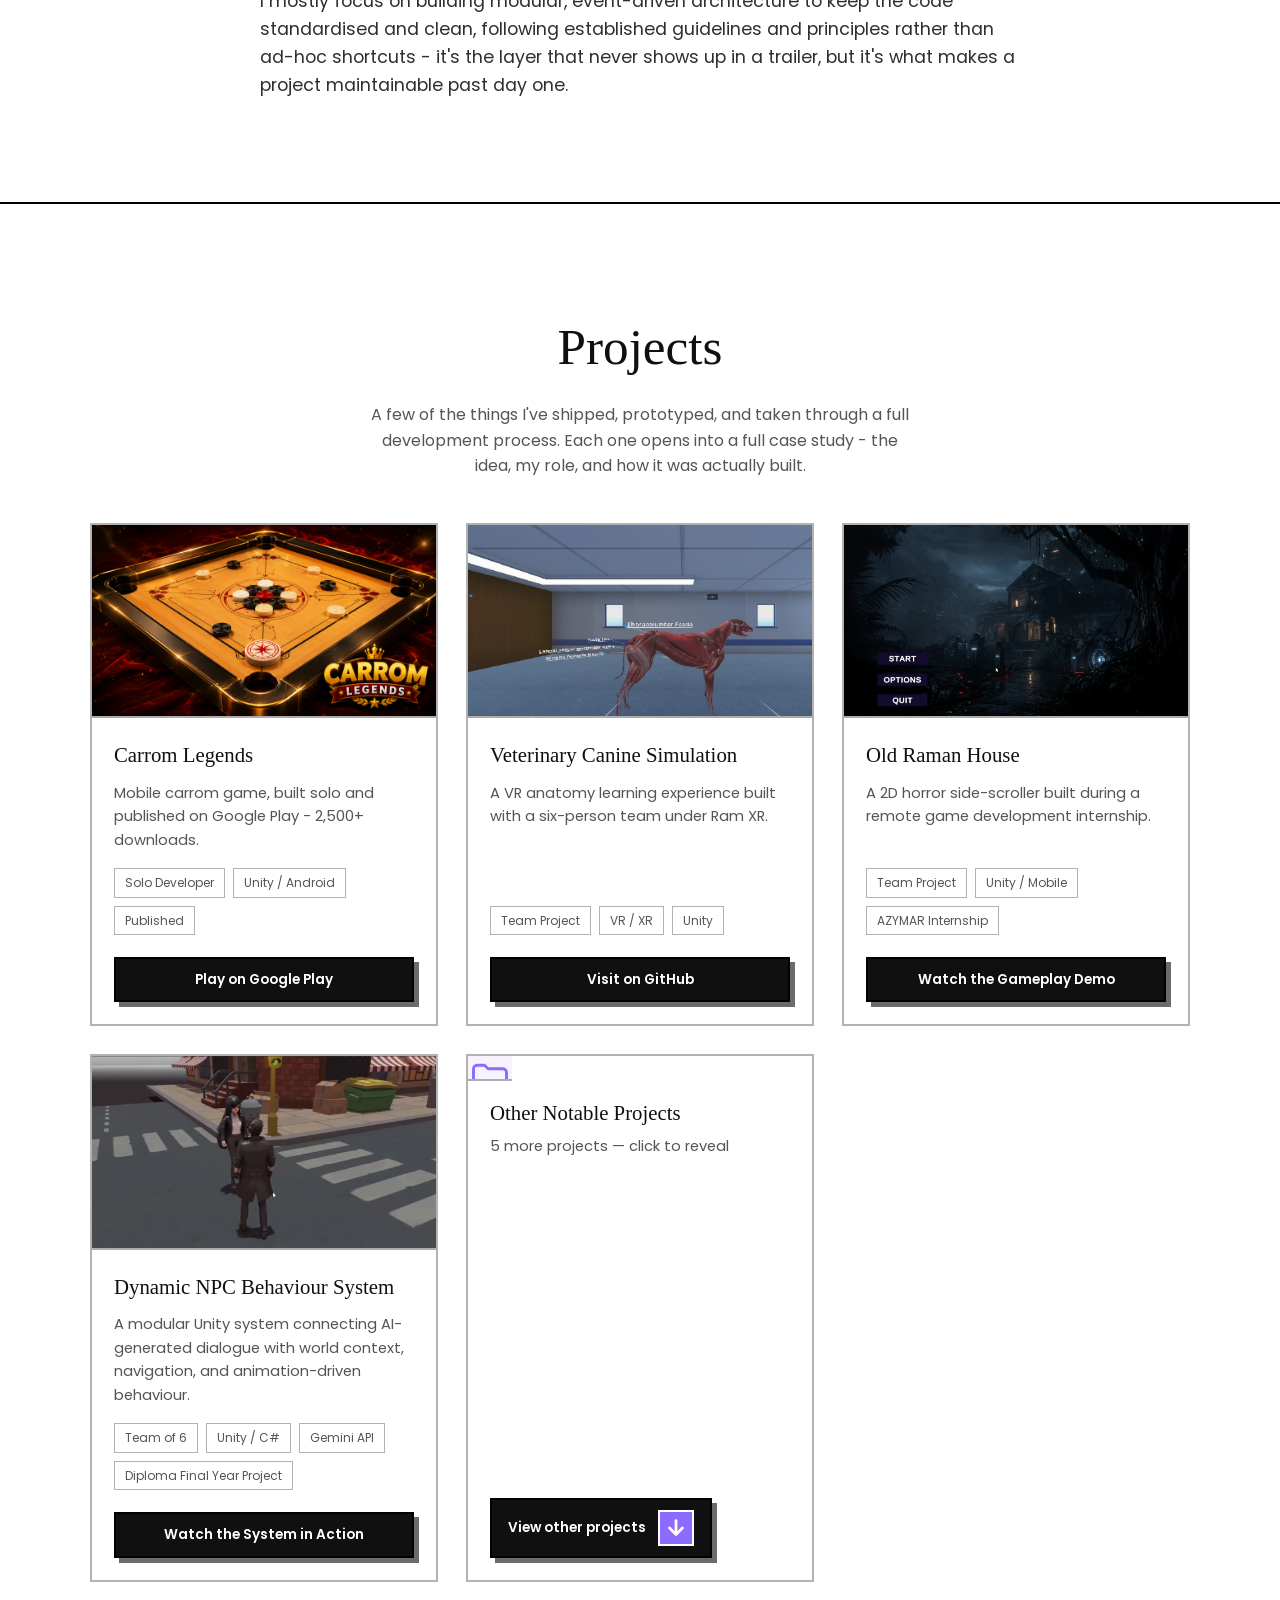
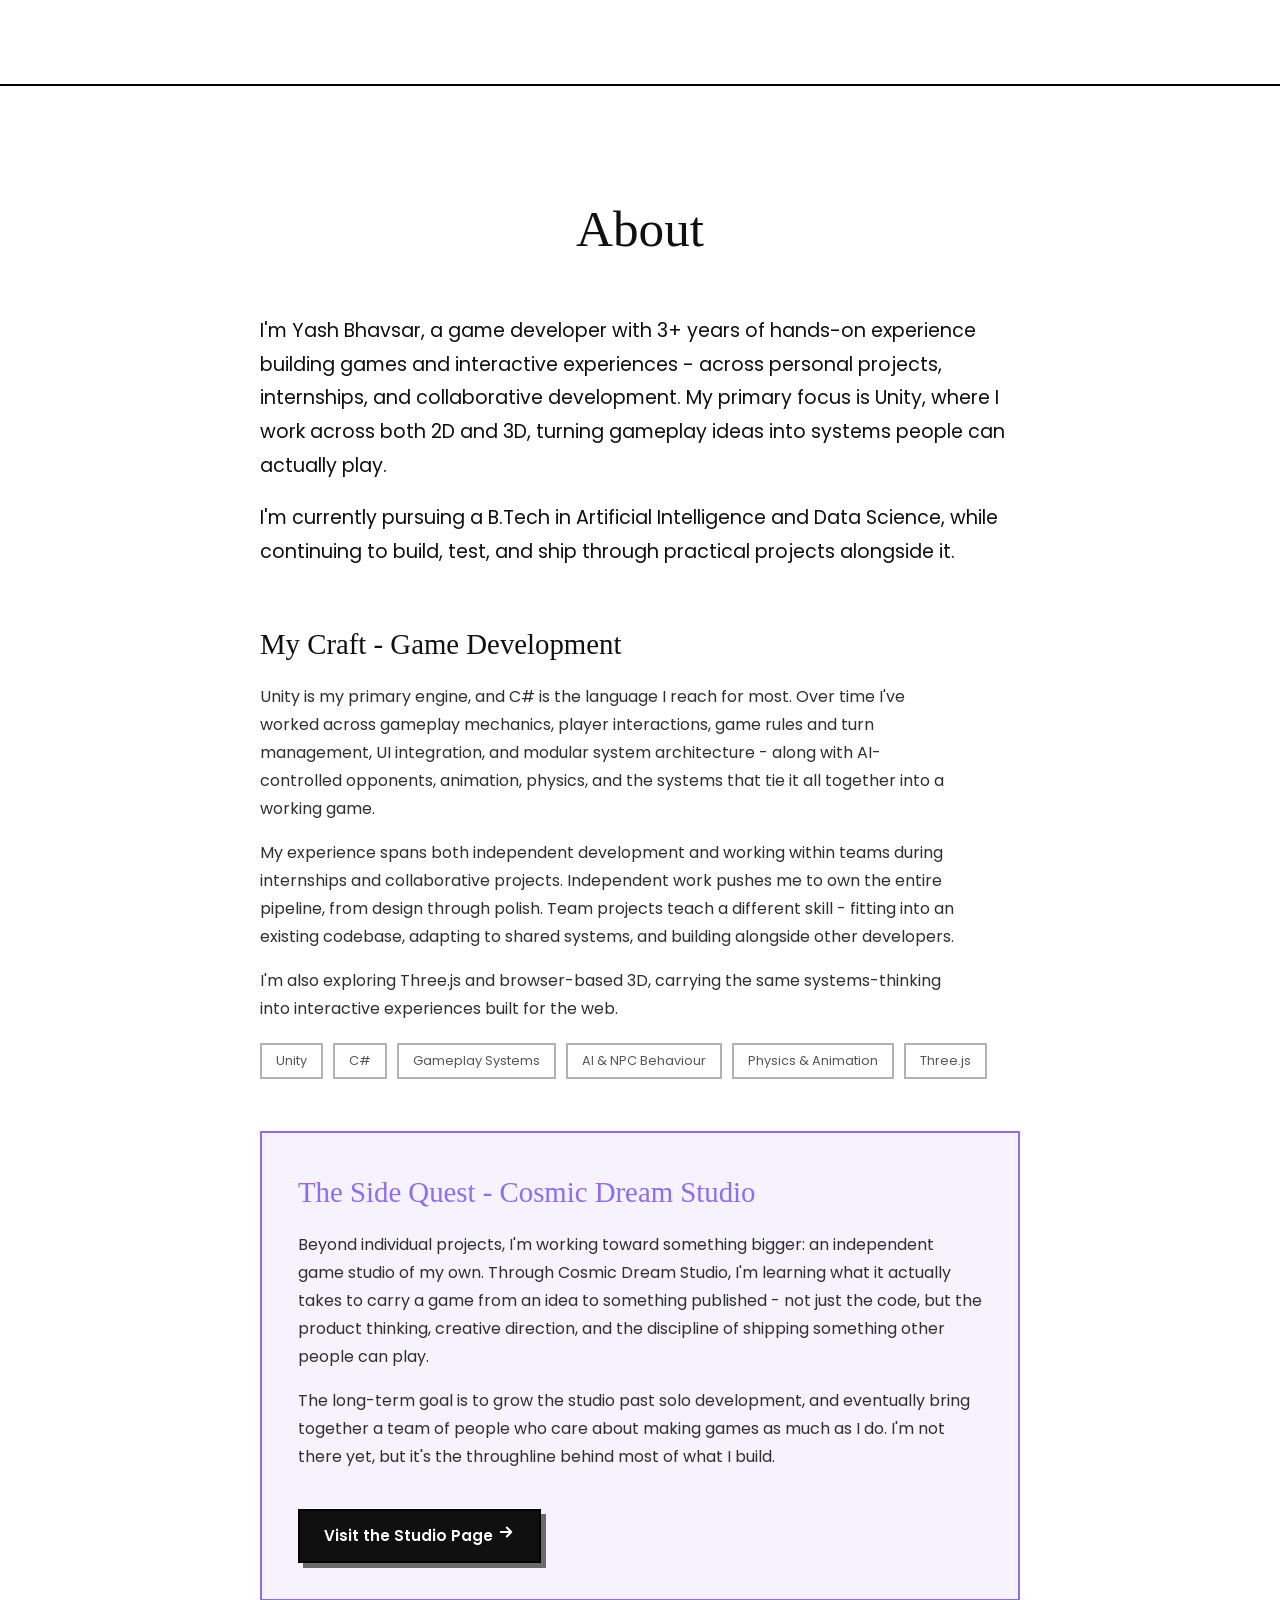
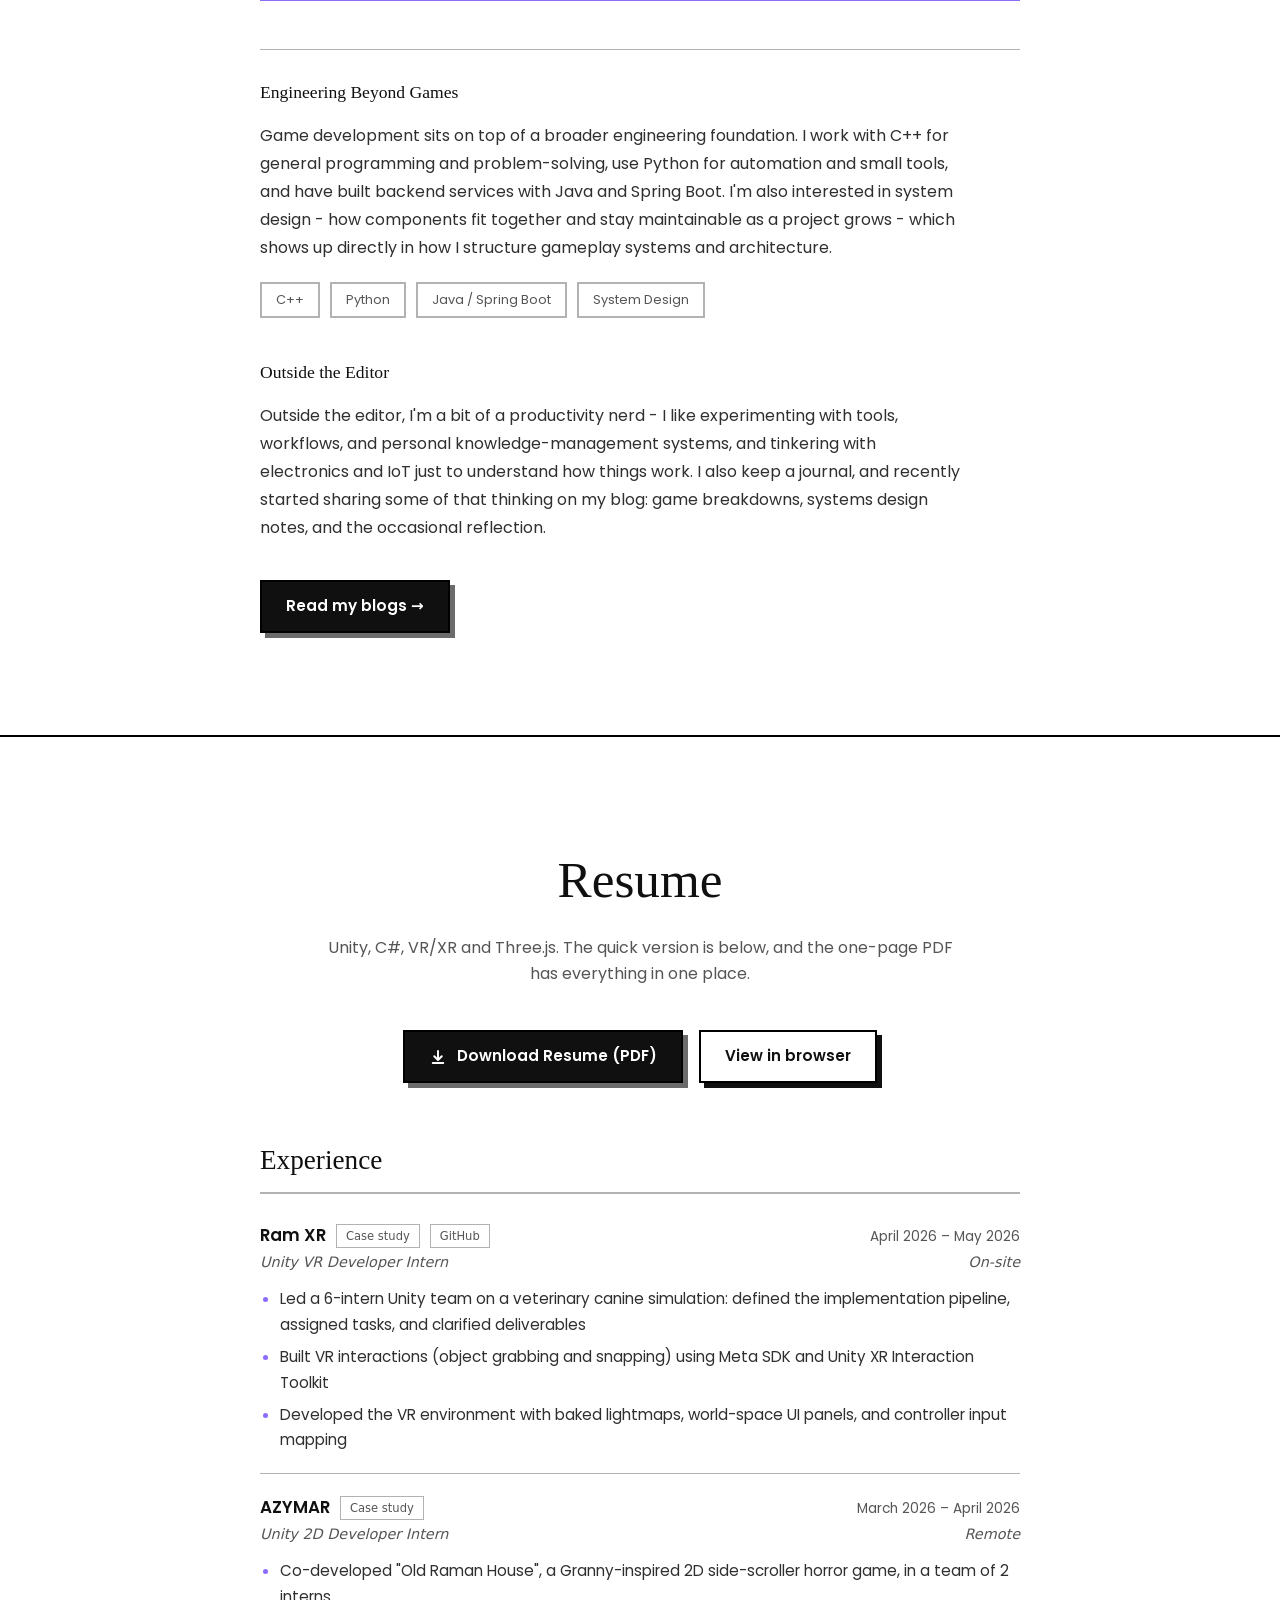
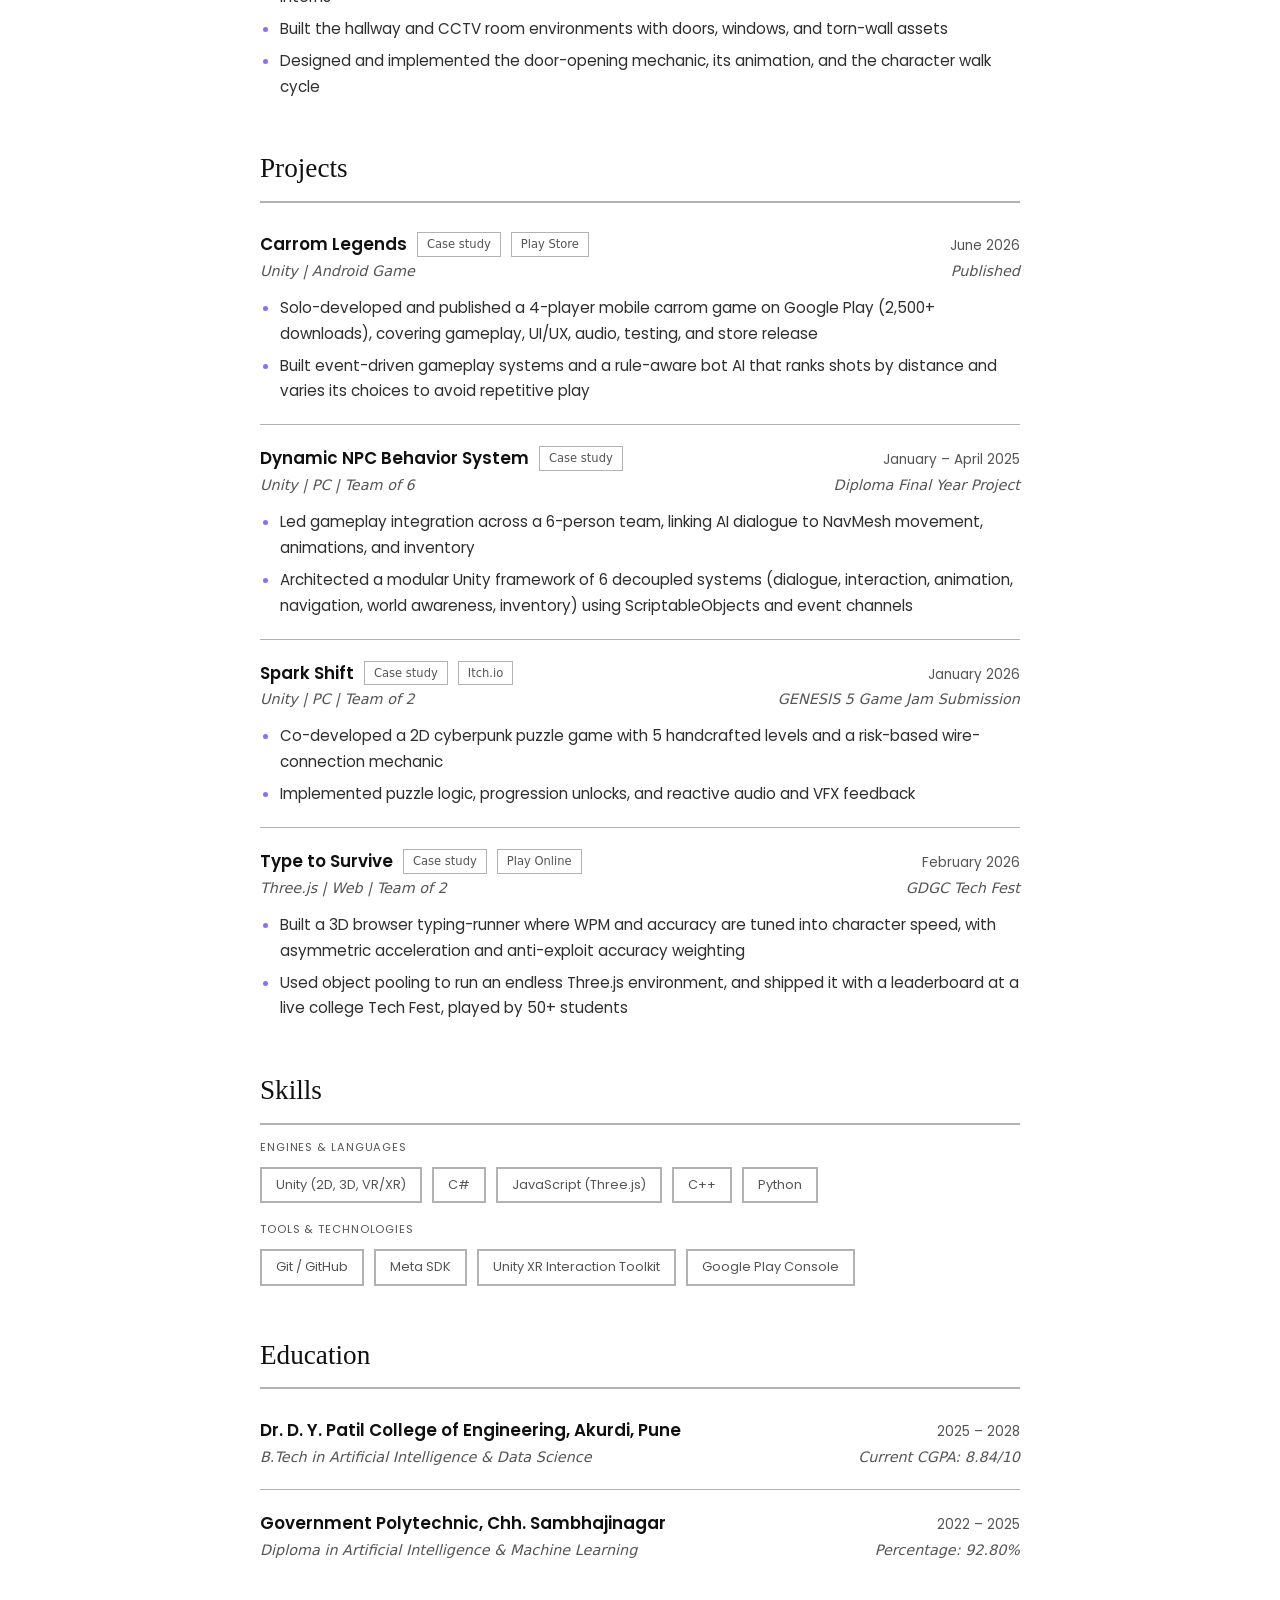
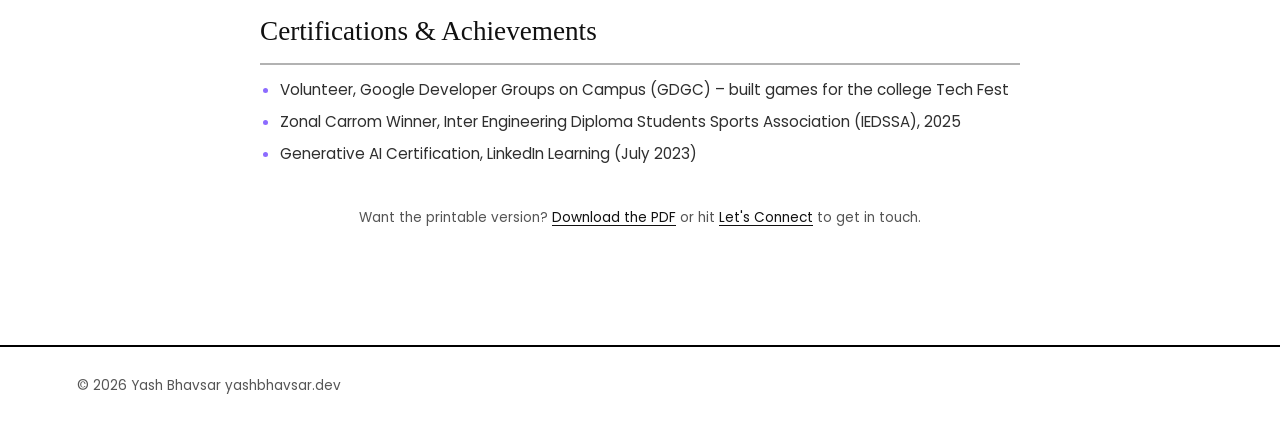
==== commit b92c496f: "Changed Theme Setting & Added blog site" ====
--- a/index.html
+++ b/index.html
@@ -1,6 +1,6 @@
 <!doctype html>
 <html lang="en"
-    data-theme="dark">
+    data-theme="light">
 
 <head>
     <meta charset="UTF-8" />
@@ -49,7 +49,8 @@
                     href=""
                     data-open-contact>Let's Connect</a>
                 <a class="btn"
-                    href="#blog">Read the blog</a>
+                    target="_blank"
+                    href="https://blog.yashbhavsar.in">Read the blog</a>
                 <a class="btn"
                     target="_blank"
                     href="https://www.cosmicdream.in/">Indie studio page</a>
@@ -558,7 +559,8 @@
                         occasional reflection.
                     </p>
                     <a class="btn btn-primary bio-cta"
-                        href="/blog">Read my blogs →</a>
+                        target="_blank"
+                        href="https://blog.yashbhavsar.in">Read my blogs →</a>
                 </div>
             </div>
         </section>
@@ -805,7 +807,6 @@
                         <li>Zonal Carrom Winner, Inter Engineering Diploma Students Sports Association (IEDSSA), 2025
                         </li>
                         <li>Generative AI Certification, LinkedIn Learning (July 2023)</li>
-                        <!-- TODO: link the credential on the line above if you want it public -->
                     </ul>
                 </div>
 
@@ -845,7 +846,6 @@
             </p>
 
             <ul class="contact-list">
-                <!-- TODO: replace the placeholder handles/URLs below with your real ones -->
                 <li>
                     <a class="contact-row contact-row--email"
                         href="mailto:yashbhavsar.dev2007@gmail.com">
@@ -993,4 +993,4 @@
     <script src="script.js"></script>
 </body>
 
-</html>+</html>
